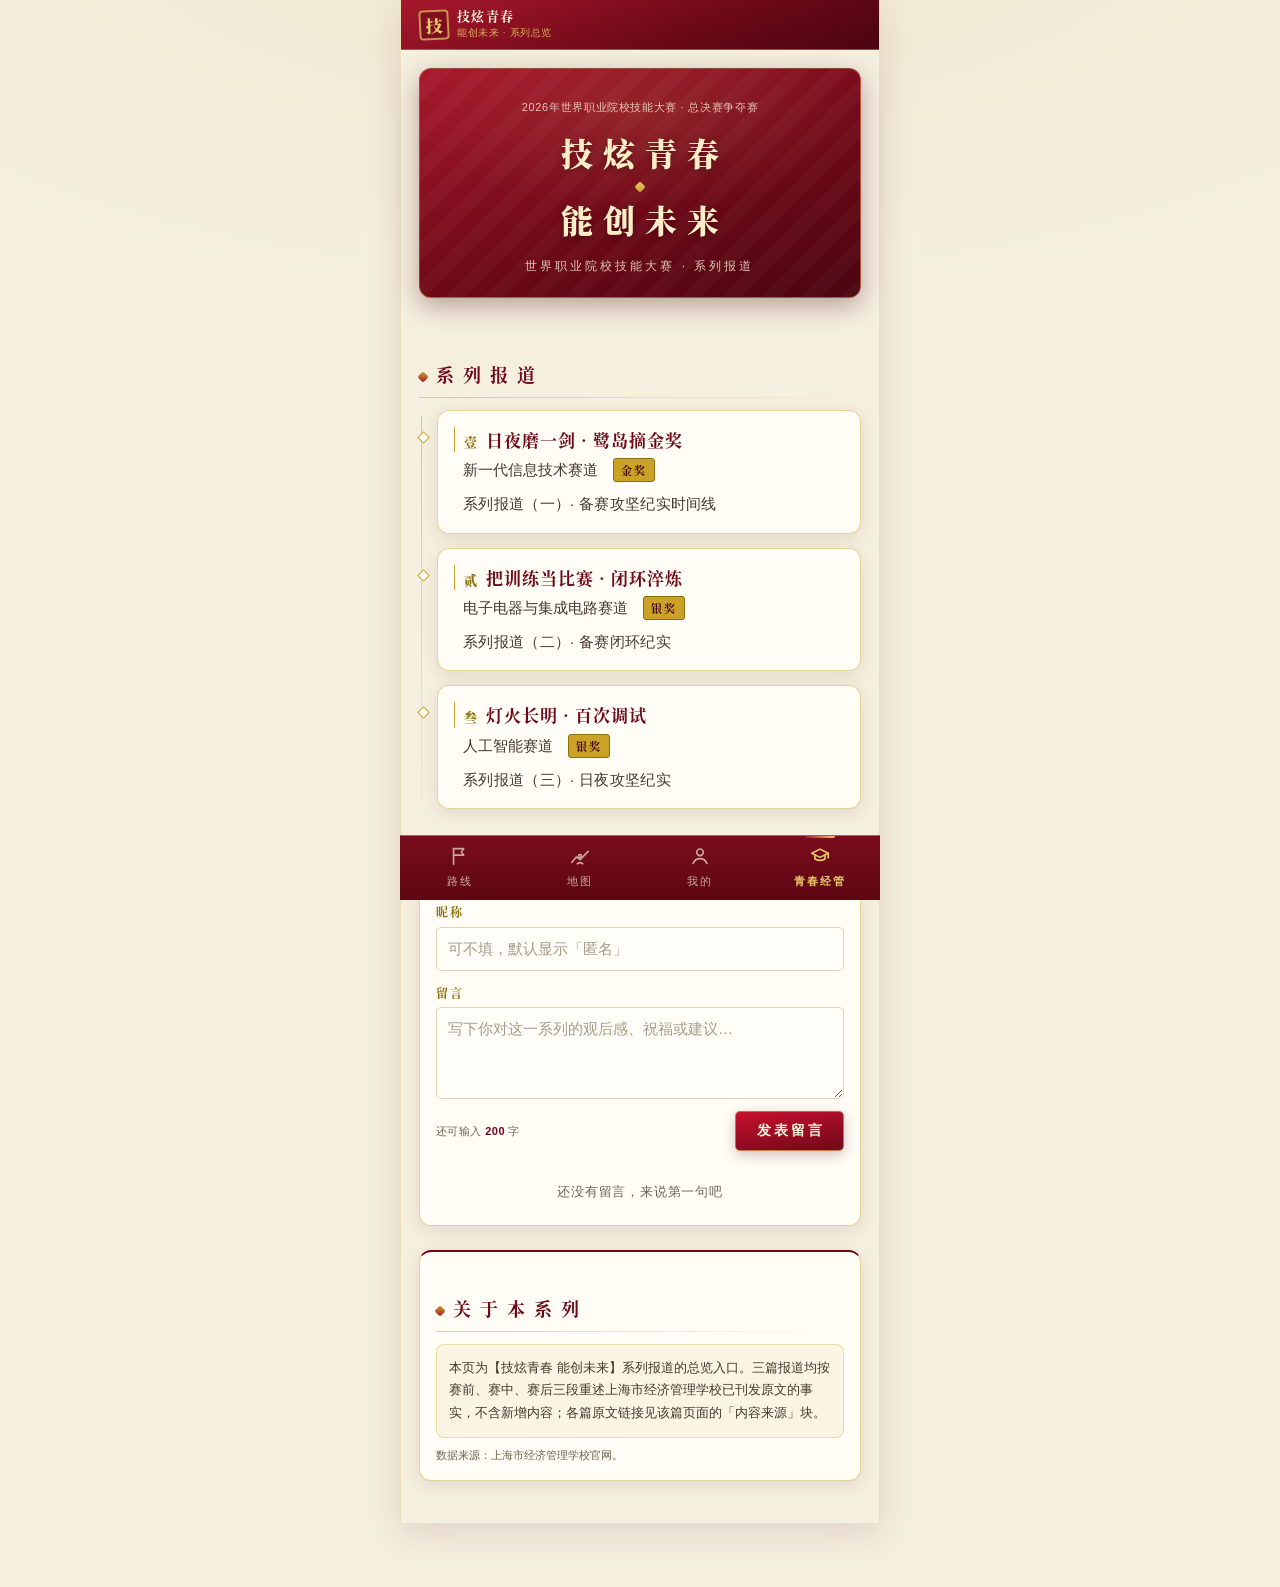
==== competition-timeline/index.html @ ea84a48a "content: 按文案组 Word 交付填充节点文案与题目，专题页补底部四栏导航 节点文案（8 个节点，按四渡赤水样例）： - 瑞金出发 / 湘江战役 / 遵义会议 / 巧渡金沙江 / 强渡大渡河 " ====
<!DOCTYPE html>
<html lang="zh-CN">
<head>
  <meta charset="UTF-8">
  <meta name="viewport" content="width=device-width, initial-scale=1, viewport-fit=cover">
  <meta name="theme-color" content="#6E0918">
  <meta name="description" content="技炫青春 能创未来 —— 世界职业院校技能大赛系列报道总览：新一代信息技术赛道金奖、电子电器与集成电路赛道银奖、人工智能赛道银奖三篇的时间线入口">
  <title>技炫青春 能创未来 · 系列报道总览（一）（二）（三）</title>
  <link rel="stylesheet" href="fonts/noto-serif-sc.css?v=4">
  <link rel="stylesheet" href="css/style.css">
  <link rel="stylesheet" href="css/series-3.css">
  <link rel="stylesheet" href="css/tabbar.css">
</head>
<body class="has-tabbar">

<div class="app">

  <!-- ============ 1. 顶部深红 shell ============ -->
  <header class="shell-bar">
    <div class="wrap shell-bar-inner">
      <a class="brand" href="#top">
        <span class="brand-seal" aria-hidden="true">技</span>
        <span class="brand-text">
          <strong>技炫青春</strong>
          <em>能创未来 · 系列总览</em>
        </span>
      </a>
    </div>
  </header>

  <!-- ============ 2. Hero ============ -->
  <section class="hero" id="top" aria-labelledby="hero-title">
    <div class="hero-glow" aria-hidden="true"></div>
    <div class="wrap hero-inner">
      <p class="hero-eyebrow">2026年世界职业院校技能大赛 · 总决赛争夺赛</p>

      <h1 class="hero-title" id="hero-title">
        <span class="hero-line">技炫青春</span>
        <span class="hero-orn" aria-hidden="true"></span>
        <span class="hero-line">能创未来</span>
      </h1>

      <p class="hero-sub">世界职业院校技能大赛 · 系列报道</p>
    </div>
  </section>

  <main class="page">
    <div class="wrap">

      <!-- ============ 3. 三篇系列报道入口 ============ -->
      <section class="series" id="list" aria-labelledby="list-title">
        <h2 class="block-title" id="list-title">系 列 报 道</h2>

        <ol class="steps series-list">
          <li>
            <a class="step series-card" href="series-1.html" id="series-1">
              <h3><span class="step-no" aria-hidden="true">壹</span>日夜磨一剑 · 鹭岛摘金奖</h3>
              <div class="step-body">
                <p>新一代信息技术赛道　<span class="badge badge-passed">金奖</span></p>
                <p class="series-note">系列报道（一）· 备赛攻坚纪实时间线</p>
              </div>
            </a>
          </li>

          <li>
            <a class="step series-card" href="series-2.html" id="series-2">
              <h3><span class="step-no" aria-hidden="true">贰</span>把训练当比赛 · 闭环淬炼</h3>
              <div class="step-body">
                <p>电子电器与集成电路赛道　<span class="badge badge-passed">银奖</span></p>
                <p class="series-note">系列报道（二）· 备赛闭环纪实</p>
              </div>
            </a>
          </li>

          <li>
            <a class="step series-card" href="series-3.html" id="series-3">
              <h3><span class="step-no" aria-hidden="true">叁</span>灯火长明 · 百次调试</h3>
              <div class="step-body">
                <p>人工智能赛道　<span class="badge badge-passed">银奖</span></p>
                <p class="series-note">系列报道（三）· 日夜攻坚纪实</p>
              </div>
            </a>
          </li>
        </ol>
      </section>

      <!-- ============ 4. 留言区（全站唯一：总览页汇总三篇的留言） ============ -->
      <section class="comments" id="comments" aria-labelledby="comments-title">
        <h2 class="block-title" id="comments-title">留 言 区</h2>

        <div class="cmt-panel">
          <form class="cmt-form" id="cmt-form" novalidate>
            <label class="field" for="cmt-name">
              <span class="field-label">昵称</span>
              <input class="cmt-input" id="cmt-name" name="name" type="text" maxlength="16"
                     placeholder="可不填，默认显示「匿名」" autocomplete="nickname">
            </label>

            <label class="field" for="cmt-text">
              <span class="field-label">留言</span>
              <textarea class="cmt-textarea" id="cmt-text" name="text" rows="3" maxlength="200"
                        placeholder="写下你对这一系列的观后感、祝福或建议…" required
                        aria-describedby="cmt-hint"></textarea>
            </label>

            <div class="cmt-actions">
              <span class="cmt-count">还可输入 <b id="cmt-left">200</b> 字</span>
              <button class="cmt-submit" type="submit">发表留言</button>
            </div>
          </form>

          <p class="cmt-hint" id="cmt-hint" role="status" aria-live="polite"></p>

          <ul class="cmt-list" id="cmt-list" aria-label="留言列表"></ul>
          <p class="cmt-empty" id="cmt-empty">还没有留言，来说第一句吧</p>
        </div>
      </section>

      <!-- ============ 5. 页脚：系列说明与数据来源 ============ -->
      <footer class="foot">
        <h2 class="block-title" id="about-title">关 于 本 系 列</h2>
        <p class="foot-note">本页为【技炫青春 能创未来】系列报道的总览入口。三篇报道均按赛前、赛中、赛后三段重述上海市经济管理学校已刊发原文的事实，不含新增内容；各篇原文链接见该篇页面的「内容来源」块。</p>
        <p class="small foot-links">数据来源：上海市经济管理学校官网。</p>
      </footer>

    </div>
  </main>

</div>

<script src="js/comments.js"></script>

  <!-- 底部四栏导航：与长征主站一致，保证随时能回到主站各栏目 -->
  <nav id="tabbar" aria-label="主导航">
    <a class="tab" href="../index.html#/">
      <svg class="ic" viewBox="0 0 24 24" aria-hidden="true"><path d="M5 21V4"/><path d="M5 4h11l-2.5 3.5L16 11H5"/></svg>
      <span class="tab-text">路线</span>
    </a>
    <a class="tab" href="../index.html#/map">
      <svg class="ic" viewBox="0 0 24 24" aria-hidden="true"><path d="M3 19l5-6 4 3 9-9"/><circle cx="12" cy="12" r="1.6"/><path d="M9 20.5l3-1.5 3 1.5"/></svg>
      <span class="tab-text">地图</span>
    </a>
    <a class="tab" href="../index.html#/profile">
      <svg class="ic" viewBox="0 0 24 24" aria-hidden="true"><circle cx="12" cy="8" r="3.6"/><path d="M4.5 20c1.5-3.6 4.4-5.2 7.5-5.2s6 1.6 7.5 5.2"/></svg>
      <span class="tab-text">我的</span>
    </a>
    <a class="tab tab-active" href="index.html" aria-current="page">
      <svg class="ic" viewBox="0 0 24 24" aria-hidden="true"><path d="M3 9l9-4.5L21 9l-9 4.5L3 9z"/><path d="M6.5 11v4.2c3.5 2 7.5 2 11 0V11"/><path d="M21 9v5"/></svg>
      <span class="tab-text">青春经管</span>
    </a>
  </nav>


  <!-- 保留查询参数（?demo=1 / ?live=1）：避免从专题页回主站时被路由守卫弹到登录页 -->
  <script>
  (function () {
    var q = location.search
    if (!q) return
    var links = document.querySelectorAll('#tabbar a[href*="index.html"]')
    for (var i = 0; i < links.length; i++) {
      var href = links[i].getAttribute('href')
      var parts = href.split('#')
      links[i].setAttribute('href', parts[0] + q + (parts[1] ? '#' + parts[1] : ''))
    }
  })()
  </script>

</body>
</html>
---- competition-timeline/fonts/noto-serif-sc.css ----
/* Noto Serif SC 子集（仅含站点实际用到的字符，fontTools 生成） */
@font-face {
  font-family: 'Noto Serif SC';
  font-style: normal;
  font-weight: 400;
  font-display: swap;
  src: url(noto-serif-sc-400.woff2?v=4) format('woff2');
}
@font-face {
  font-family: 'Noto Serif SC';
  font-style: normal;
  font-weight: 700;
  font-display: swap;
  src: url(noto-serif-sc-700.woff2?v=4) format('woff2');
}
@font-face {
  font-family: 'Noto Serif SC';
  font-style: normal;
  font-weight: 900;
  font-display: swap;
  src: url(noto-serif-sc-900.woff2?v=4) format('woff2');
}
---- competition-timeline/css/style.css ----
/* ============================================================
   日夜磨一剑 · 鹭岛摘金奖 —— 备赛攻坚纪实时间线
   严格对齐 changzheng-web-main/DESIGN.md 与 css/style.css 的尺寸体系：

   布局   #app  max-width 480px 居中；.page padding 18px；卡片间距 14px；区块间距 24px
   桌面   >520px：#app 金侧线 1px/18% + 深红落影 0 10px 36px；两侧露宣纸底
   字号   hero 32px(900/字距10px) / 页面大标 26px(900) / 区块标 18px(700/字距2px)
          正文 15px/1.65 / 辅助 12px / 微注 11px
   形状   倒角 12 / 8 / 5px；徽章 3px；印章 62px；金线 1px/45%
   签名   优秀留言 = 金印 cmt-stamp（stampIn 动画）
   ============================================================ */

:root {
  /* ---- 深红五阶 ---- */
  --red-deep: #4A0510;
  --red-dark: #6E0918;
  --red: #A8182C;
  --red-mid: #C8102E;
  --red-bright: #D43A4E;
  --red-bg: #FAEEEF;

  /* ---- 烫金三阶 ---- */
  --gold: #C9A227;
  --gold-light: #E8C86A;
  --gold-deep: #8F6E0B;
  --gold-pale: #F5E9C8;
  --gold-bg: #FAF4E2;
  --gold-border: 1px solid rgba(201, 162, 39, 0.45);

  /* ---- 宣纸与墨 ---- */
  --paper: #F5EFE0;
  --card: #FFFDF6;
  --ink: #33261A;
  --muted: #6E6350;
  --line: #E3D6B8;

  /* ---- 辅助 ---- */
  --green: #3E7C44;
  --gray-bg: #ECE7DA;

  /* ---- 字体 ---- */
  --font-title: "Noto Serif SC", "Songti SC", "SimSun", serif;
  --font-body: "PingFang SC", "Hiragino Sans GB", "Microsoft YaHei", sans-serif;

  /* ---- 形状 / 投影 ---- */
  --r-lg: 12px;
  --r-md: 8px;
  --r-sm: 5px;
  --shadow: 0 4px 18px rgba(74, 5, 16, 0.10);
  --shadow-hover: 0 6px 22px rgba(74, 5, 16, 0.14);
}

* { box-sizing: border-box; margin: 0; padding: 0; }

html {
  -webkit-text-size-adjust: 100%;
  text-size-adjust: 100%;
  scroll-behavior: smooth;
}

body {
  background: var(--paper);
  color: var(--ink);
  font-family: var(--font-body);
  font-size: 15px;
  line-height: 1.65;
  -webkit-font-smoothing: antialiased;
  overflow-x: hidden;
}

img { display: block; max-width: 100%; height: auto; }
a { color: var(--red-mid); text-decoration: none; }
a:focus-visible, button:focus-visible {
  outline: none;
  box-shadow: 0 0 0 3px rgba(201, 162, 39, 0.55);
  border-radius: 3px;
}

b, time, dd { font-variant-numeric: tabular-nums; }

.wrap { width: 100%; }

/* ============================================================
   布局骨架：480px 单列
   ============================================================ */
.app {
  max-width: 480px;
  margin: 0 auto;
  min-height: 100vh;
  background: var(--paper);
}

.page { padding: 18px 18px 28px; }

/* ============================================================
   顶部深红 shell（红底金文）
   ============================================================ */
.shell-bar {
  position: sticky;
  top: 0;
  z-index: 20;
  background: linear-gradient(160deg, var(--red) 0%, var(--red-dark) 58%, var(--red-deep) 100%);
  border-bottom: 1px solid rgba(232, 200, 106, 0.35);
  padding: 8px 18px;
}

.shell-bar-inner {
  display: flex;
  align-items: center;
  justify-content: space-between;
  gap: 8px;
}

.brand {
  display: flex;
  align-items: center;
  gap: 8px;
  min-width: 0;
  color: #FFF4DC;
}

.brand-seal {
  flex: none;
  display: grid;
  place-items: center;
  width: 30px;
  height: 30px;
  border: 2px solid rgba(232, 200, 106, 0.7);
  border-radius: 4px;
  color: var(--gold-light);
  font-family: var(--font-title);
  font-weight: 900;
  font-size: 17px;
  line-height: 1;
  background: rgba(74, 5, 16, 0.3);
  transform: rotate(-3deg);
}

.brand-text { display: flex; flex-direction: column; min-width: 0; }
.brand-text strong {
  font-family: var(--font-title);
  font-weight: 700;
  font-size: 13px;
  letter-spacing: 0.1em;
  line-height: 1.3;
  white-space: nowrap;
  overflow: hidden;
  text-overflow: ellipsis;
}
.brand-text em {
  font-style: normal;
  font-size: 10px;
  letter-spacing: 0.06em;
  color: rgba(232, 200, 106, 0.85);
}

.jump { display: flex; gap: 5px; flex: none; }
.jump a {
  display: grid;
  place-items: center;
  min-width: 44px;
  min-height: 30px;
  padding: 0 8px;
  border: 1px solid rgba(232, 200, 106, 0.4);
  border-radius: var(--r-sm);
  color: var(--gold-light);
  font-size: 12px;
  letter-spacing: 0.1em;
}
.jump a:hover, .jump a:active {
  background: rgba(245, 233, 200, 0.14);
  color: #FFF4DC;
}

/* ============================================================
   Hero：军旗式深红横幅（圆角卡片，非通栏）
   ============================================================ */
.hero {
  position: relative;
  overflow: hidden;
  background:
    repeating-linear-gradient(-45deg, rgba(255, 255, 255, 0.028) 0 14px, transparent 14px 28px),
    linear-gradient(160deg, #A8182C 0%, var(--red-dark) 58%, var(--red-deep) 100%);
  border: 1px solid rgba(232, 200, 106, 0.35);
  border-radius: var(--r-lg);
  color: #FFF4DC;
  padding: 30px 22px 20px;
  margin: 18px 18px 18px;
  text-align: center;
  box-shadow: 0 8px 26px rgba(74, 5, 16, 0.35);
}

.hero-glow {
  position: absolute;
  inset: -40% -20% auto;
  height: 120%;
  background: radial-gradient(closest-side, rgba(232, 200, 106, 0.10), transparent 72%);
  pointer-events: none;
}

.hero-inner { position: relative; }

.hero-eyebrow {
  font-size: 11px;
  line-height: 1.6;
  letter-spacing: 0.06em;
  color: rgba(255, 244, 220, 0.78);
  margin-bottom: 14px;
}

.hero-title {
  font-family: var(--font-title);
  font-weight: 900;
  font-size: 32px;
  line-height: 1.35;
  letter-spacing: 10px;
  text-indent: 10px;
  color: #FFEFC8;
  text-shadow: 0 2px 8px rgba(0, 0, 0, 0.35);
}
.hero-line { display: block; }

/* 菱形分隔（自绘几何，禁字形★）：两行主标之间的居中装饰 */
.hero-orn {
  display: block;
  width: 8px;
  height: 8px;
  margin: 9px auto 7px;
  background: linear-gradient(135deg, var(--gold-light), var(--gold));
  transform: rotate(45deg);
  border-radius: 2px;
}

/* 四格统计 */
.hero-stats {
  display: flex;
  margin-top: 20px;
  background: rgba(0, 0, 0, 0.16);
  border: 1px solid rgba(232, 200, 106, 0.22);
  border-radius: var(--r-md);
  padding: 14px 0;
}
.stat {
  flex: 1;
  text-align: center;
  min-width: 0;
}
.stat + .stat { border-left: 1px solid rgba(232, 200, 106, 0.25); }
.stat dt {
  font-size: 11px;
  letter-spacing: 2px;
  color: rgba(255, 244, 220, 0.82);
  margin-bottom: 3px;
}
.stat dd {
  font-family: var(--font-title);
  font-size: 24px;
  font-weight: 900;
  color: var(--gold-light);
  line-height: 1.2;
}
.stat dd b { font-weight: 900; }

.hero-sub {
  font-size: 12px;
  letter-spacing: 3px;
  color: rgba(255, 244, 220, 0.8);
  margin-top: 16px;
}
.hero-meta {
  font-size: 11px;
  letter-spacing: 0.04em;
  color: rgba(255, 244, 220, 0.62);
  margin-top: 8px;
}

/* ============================================================
   区块标题（铅印小节题：菱形起首 + 底部渐隐金线）
   ============================================================ */
.block-title {
  font-family: var(--font-title);
  font-size: 18px;
  font-weight: 700;
  letter-spacing: 2px;
  color: var(--red-dark);
  margin: 26px 0 12px;
  position: relative;
  padding-bottom: 8px;
}
.block-title::before {
  content: '';
  display: inline-block;
  width: 8px;
  height: 8px;
  background: linear-gradient(135deg, var(--gold), var(--red));
  transform: rotate(45deg);
  border-radius: 2px;
  margin-right: 9px;
  vertical-align: 1px;
}
.block-title::after {
  content: '';
  position: absolute;
  left: 0;
  right: 0;
  bottom: 0;
  height: 1px;
  background: linear-gradient(90deg, rgba(201, 162, 39, 0.5), transparent);
}

/* 引言 / 来源卡 */
.intro, .foot {
  background: var(--card);
  border: var(--gold-border);
  border-radius: var(--r-lg);
  box-shadow: var(--shadow);
  padding: 16px;
  margin-bottom: 14px;
}
.intro p { font-size: 15px; color: #453830; }
.intro p + p { margin-top: 10px; }
.intro strong { color: var(--red-dark); }
.intro-lead {
  border-top: 1px dashed var(--line);
  padding-top: 10px;
  color: var(--muted);
  font-size: 13px;
}

/* ============================================================
   阶段块（赛前 / 赛中 / 赛后）—— 区块间距 24px
   ============================================================ */
.phase { position: relative; margin-bottom: 24px; }

.phase::before {
  content: "";
  position: absolute;
  top: 58px;
  bottom: -12px;
  left: 3px;
  width: 1px;
  background: linear-gradient(180deg, rgba(201, 162, 39, 0.55), rgba(201, 162, 39, 0.12));
}

.phase-head {
  position: relative;
  display: flex;
  align-items: flex-start;
  gap: 10px;
  margin-bottom: 12px;
  padding-left: 18px;
  padding-bottom: 10px;
  border-bottom: 1px solid var(--line);
}

.phase-index {
  flex: none;
  display: grid;
  place-items: center;
  width: 38px;
  height: 38px;
  border-radius: var(--r-sm);
  background: linear-gradient(165deg, var(--red-mid), var(--red-dark));
  border: 1px solid rgba(232, 200, 106, 0.45);
  color: var(--gold-light);
  font-family: var(--font-title);
  font-weight: 900;
  font-size: 19px;
  line-height: 1;
  box-shadow: 0 4px 14px rgba(74, 5, 16, 0.18);
}

.phase-head::before {
  content: "";
  position: absolute;
  left: 0;
  top: 16px;
  width: 9px;
  height: 9px;
  background: linear-gradient(160deg, var(--gold-light), var(--gold-deep));
  transform: rotate(45deg);
  box-shadow: 0 0 0 3px var(--paper);
}

.phase-name {
  font-size: 11px;
  letter-spacing: 0.3em;
  color: var(--red);
  margin-bottom: 1px;
}

/* 页面大标：26px / 900 */
.phase-title {
  font-family: var(--font-title);
  font-weight: 900;
  font-size: 26px;
  line-height: 1.3;
  letter-spacing: 6px;
  text-indent: 6px;
  color: var(--red-dark);
}

.phase-sub {
  margin-top: 3px;
  font-size: 12px;
  color: var(--muted);
  letter-spacing: 0.02em;
}

/* ---- 照片 ---- */
.figure {
  margin: 0 0 14px 18px;
  background: var(--card);
  border: var(--gold-border);
  border-radius: var(--r-md);
  padding: 5px;
  box-shadow: var(--shadow);
}
.figure img { width: 100%; border-radius: 4px; background: var(--gray-bg); }
.figure figcaption {
  padding: 7px 5px 3px;
  font-size: 11px;
  line-height: 1.6;
  color: var(--muted);
  letter-spacing: 0.02em;
}

/* ============================================================
   步骤卡（时间轴子节点）
   ============================================================ */
.steps {
  list-style: none;
  margin-left: 18px;
  position: relative;
}

.step {
  position: relative;
  margin-bottom: 14px;
  background: var(--card);
  border: var(--gold-border);
  border-radius: var(--r-lg);
  box-shadow: var(--shadow);
  padding: 16px;
}

.step::before {
  content: "";
  position: absolute;
  left: -19px;
  top: 22px;
  width: 7px;
  height: 7px;
  background: var(--card);
  border: 1px solid var(--gold);
  transform: rotate(45deg);
}

.step h3 {
  font-family: var(--font-title);
  font-weight: 700;
  font-size: 17px;
  line-height: 1.5;
  letter-spacing: 1px;
  color: var(--red-dark);
  margin-bottom: 6px;
  padding-left: 9px;
  border-left: 1px solid var(--gold);
}

.step-body p { font-size: 15px; color: #453830; }
.step-body p + p { margin-top: 8px; }
.step-body strong { color: var(--red-dark); font-weight: 700; }

/* ---- 队员名册 ---- */
.roster {
  list-style: none;
  display: grid;
  grid-template-columns: repeat(2, 1fr);
  gap: 8px;
  margin: 12px 0;
}
.roster li {
  background: var(--gold-bg);
  border: 1px solid rgba(201, 162, 39, 0.3);
  border-radius: var(--r-sm);
  padding: 8px 10px;
  display: flex;
  flex-direction: column;
  gap: 1px;
}
.roster b {
  font-family: var(--font-title);
  font-weight: 700;
  font-size: 15px;
  letter-spacing: 1px;
  color: var(--red-dark);
}
.roster small { font-size: 11px; color: var(--muted); letter-spacing: 0.02em; }

.coach {
  display: block;              /* 行内排布：顿号按正常文字间距跟随姓名 */
  font-size: 12px;
  line-height: 1.9;
  color: var(--muted);
  border-top: 1px dashed var(--line);
  padding-top: 10px;
}
.coach b {
  display: inline-block;
  font-family: var(--font-title);
  font-weight: 700;
  font-size: 13px;
  letter-spacing: 1px;
  color: var(--ink);
  background: var(--gold-pale);
  border: 1px solid rgba(201, 162, 39, 0.4);
  border-radius: 3px;
  padding: 1px 7px;
  vertical-align: 1px;
}

/* 姓名之间的顿号（行内流，仅微调左右留白） */
.coach-sep {
  display: inline-block;
  margin: 0 0 0 -1px;
  color: var(--muted);
}

/* ---- 关键词（方角，非胶囊） ---- */
.tags {
  display: flex;
  flex-wrap: wrap;
  gap: 6px;
  margin-top: 12px;
}
.tags span {
  font-size: 12px;
  letter-spacing: 0.02em;
  color: var(--red-dark);
  background: var(--red-bg);
  border: 1px solid rgba(168, 24, 44, 0.28);
  border-radius: 3px;
  padding: 2px 8px;
}

/* ---- 赛中结果卡 ---- */
.step-result { background: var(--gold-bg); }

@keyframes stampIn {
  0%   { transform: scale(1.9) rotate(-14deg); opacity: 0; filter: blur(3px); }
  55%  { transform: scale(0.94) rotate(-2deg); opacity: 1; filter: blur(0); }
  75%  { transform: scale(1.05) rotate(-4deg); }
  100% { transform: scale(1) rotate(-3deg); opacity: 0.88; }
}

/* ============================================================
   时间线速览表
   ============================================================ */
.overview { margin-bottom: 14px; }

.table-box {
  background: var(--card);
  border: var(--gold-border);
  border-radius: var(--r-lg);
  box-shadow: var(--shadow);
  padding: 4px 16px;
}

/* 480px 单列内三列过窄 —— 采用堆叠式（阶段徽章 / 关键节点 / 核心内容逐行） */
table, thead, tbody, tr, th, td { display: block; }
thead { display: none; }

tbody tr {
  padding: 14px 0;
  border-top: 1px solid var(--line);
}
tbody tr:first-child { border-top: none; }

tbody th {
  padding: 0 0 8px;
  border: none;
  text-align: left;
}
tbody td {
  border: none;
  padding: 0;
  text-align: left;
  font-size: 15px;
  color: #453830;
  line-height: 1.65;
}
tbody td + td { margin-top: 8px; }

/* 列标签（替代表头） */
tbody td:nth-child(2)::before,
tbody td:nth-child(3)::before {
  display: block;
  font-family: var(--font-title);
  font-weight: 700;
  font-size: 11px;
  letter-spacing: 2px;
  color: var(--gold-deep);
  margin-bottom: 2px;
}
tbody td:nth-child(2)::before { content: '关键节点'; }
tbody td:nth-child(3)::before { content: '核心内容'; }

tbody td:nth-child(2) {
  font-size: 13px;
  color: var(--muted);
}

/* 徽章：方角 3px + 1px 同色描边 */
.badge {
  display: inline-block;
  font-family: var(--font-title);
  font-weight: 700;
  font-size: 11px;
  letter-spacing: 2px;
  padding: 2px 7px;
  border-radius: 3px;
  white-space: nowrap;
  background: #FFFFFF;
  color: var(--red);
  border: 1px solid var(--red);
}
.badge-checked {
  background: var(--red);
  color: #FFF4DC;
  border-color: var(--gold);
}
.badge-passed {
  background: var(--gold);
  color: var(--red-deep);
  border-color: var(--gold-deep);
}

/* ============================================================
   页脚来源
   ============================================================ */
.foot { border-top: 2px solid var(--red-dark); }
.foot p { font-size: 13px; color: #453830; }
.foot a { border-bottom: 1px solid rgba(201, 162, 39, 0.55); padding-bottom: 1px; }
.foot a:hover { color: var(--red-dark); background: var(--gold-pale); }
.foot .small {
  margin-top: 8px;
  font-size: 11px;
  line-height: 1.7;
  color: var(--muted);
}

/* ============================================================
   留言区
   ============================================================ */
.comments { margin-bottom: 24px; }

.cmt-panel {
  background: var(--card);
  border: var(--gold-border);
  border-radius: var(--r-lg);
  box-shadow: var(--shadow);
  padding: 16px;
}

/* ---- 表单 ---- */
.cmt-form { display: block; }

.field { display: block; margin-bottom: 12px; }

.field-label {
  display: block;
  font-family: var(--font-title);
  font-weight: 700;
  font-size: 12px;
  letter-spacing: 2px;
  color: var(--gold-deep);
  margin-bottom: 5px;
}

.cmt-input,
.cmt-textarea {
  display: block;
  width: 100%;
  font-family: var(--font-body);
  font-size: 15px;
  line-height: 1.6;
  color: var(--ink);
  background: #FFFDF8;
  border: 1px solid var(--line);
  border-radius: var(--r-sm);
  padding: 9px 11px;
  transition: border-color 0.2s ease, box-shadow 0.2s ease;
  -webkit-appearance: none;
  appearance: none;
}
.cmt-textarea { resize: vertical; min-height: 76px; }

.cmt-input::placeholder,
.cmt-textarea::placeholder { color: #A79B87; }

.cmt-input:focus,
.cmt-textarea:focus {
  outline: none;
  border-color: rgba(168, 24, 44, 0.55);
  box-shadow: 0 0 0 3px rgba(201, 162, 39, 0.22);
}

.cmt-input[aria-invalid="true"],
.cmt-textarea[aria-invalid="true"] {
  border-color: var(--red);
  box-shadow: 0 0 0 3px rgba(168, 24, 44, 0.12);
}

/* ---- 操作行 ---- */
.cmt-actions {
  display: flex;
  align-items: center;
  justify-content: space-between;
  gap: 10px;
  margin-top: 4px;
}

.cmt-count {
  font-size: 11px;
  letter-spacing: 0.04em;
  color: var(--muted);
}
.cmt-count b { font-weight: 700; color: var(--red-dark); }
.cmt-count.is-warn b { color: var(--red); }

.cmt-submit {
  flex: none;
  display: inline-flex;
  align-items: center;
  justify-content: center;
  min-width: 104px;
  min-height: 40px;
  padding: 0 18px;
  border: 1px solid rgba(232, 200, 106, 0.55);
  border-radius: var(--r-sm);
  background: linear-gradient(170deg, var(--red-mid), var(--red-dark));
  color: #FFF4DC;
  font-family: var(--font-body);
  font-size: 14px;
  font-weight: 600;
  letter-spacing: 3px;
  text-indent: 3px;
  cursor: pointer;
  box-shadow: 0 4px 14px rgba(74, 5, 16, 0.24);
  transition: filter 0.2s ease, transform 0.08s ease;
}
.cmt-submit:hover { filter: brightness(1.08); }
.cmt-submit:active { transform: scale(0.98); }
.cmt-submit:disabled { opacity: 0.5; cursor: not-allowed; filter: none; }

/* ---- 提示 / 空状态 ---- */
.cmt-hint {
  min-height: 0;
  margin-top: 10px;
  font-size: 12px;
  line-height: 1.6;
  color: var(--red);
}
.cmt-hint:empty { display: none; }
.cmt-hint.is-ok { color: var(--green); }

/* ---- 列表 ---- */
.cmt-list {
  list-style: none;
  margin: 4px 0 0;
  padding: 0;
}
.cmt-list:empty { display: none; }

.cmt-item {
  position: relative;
  border-top: 1px solid var(--line);
  padding: 14px 0 12px;
}
.cmt-item:first-child { border-top: none; }

/* 置顶（优秀留言）：金线包边 + 淡金底，留出印章位置 */
.cmt-item.is-pinned {
  margin: 0 -6px 12px;
  padding: 14px 80px 14px 10px;
  border-top: none;
  border: 1px solid rgba(201, 162, 39, 0.55);
  border-radius: var(--r-md);
  background: linear-gradient(170deg, rgba(250, 244, 226, 0.95), rgba(245, 233, 200, 0.55));
  box-shadow: 0 4px 18px rgba(74, 5, 16, 0.08);
}
.cmt-item.is-pinned + .cmt-item { border-top: none; }

/* ---- 优秀印章：严格对齐 DESIGN.md 的 .stamp / .stamp-gold 规范 ----
   方形 62px、2.5px 边框、6px 圆角、字距 3px/900、-3deg、0.88 透明度、径向斑驳噪点 */
.cmt-stamp {
  position: absolute;
  top: 14px;
  right: 10px;
  display: inline-flex;
  align-items: center;
  justify-content: center;
  width: 62px;
  height: 62px;
  border: 2.5px solid var(--gold-deep);
  border-radius: 6px;
  color: var(--gold-deep);
  font-family: var(--font-title);
  font-size: 18px;
  font-weight: 900;
  letter-spacing: 3px;
  text-indent: 3px;
  line-height: 1.25;
  text-align: center;
  transform: rotate(-3deg);
  opacity: 0.88;
  user-select: none;
  background:
    radial-gradient(circle at 20% 30%, rgba(143, 110, 11, 0.10) 0 1px, transparent 2px),
    radial-gradient(circle at 70% 65%, rgba(143, 110, 11, 0.08) 0 1px, transparent 2px),
    radial-gradient(circle at 45% 15%, rgba(143, 110, 11, 0.06) 0 1.5px, transparent 2.5px);
  background-size: 9px 9px, 11px 11px, 7px 7px;
  animation: stampIn 0.45s cubic-bezier(0.22, 1, 0.36, 1) both;
}

.cmt-head {
  display: flex;
  align-items: baseline;
  gap: 8px;
  margin-bottom: 6px;
}

.cmt-name {
  font-family: var(--font-title);
  font-weight: 700;
  font-size: 15px;
  letter-spacing: 1px;
  color: var(--red-dark);
  max-width: 12em;
  overflow: hidden;
  text-overflow: ellipsis;
  white-space: nowrap;
}

.cmt-time {
  font-size: 11px;
  letter-spacing: 0.02em;
  color: var(--muted);
  font-variant-numeric: tabular-nums;
}

.cmt-del {
  margin-left: auto;
  flex: none;
  min-width: 44px;
  min-height: 28px;
  padding: 0 8px;
  border: 1px solid rgba(168, 24, 44, 0.34);
  border-radius: 3px;
  background: transparent;
  color: var(--red);
  font-family: var(--font-body);
  font-size: 12px;
  letter-spacing: 1px;
  cursor: pointer;
  transition: background-color 0.2s ease, color 0.2s ease;
}
.cmt-del:hover {
  background: var(--red-bg);
  border-color: var(--red);
}
.cmt-del:active { transform: scale(0.97); }

.cmt-text {
  font-size: 15px;
  line-height: 1.7;
  color: #453830;
  white-space: pre-wrap;
  overflow-wrap: anywhere;
}

.cmt-empty {
  margin-top: 12px;
  padding: 18px 0 6px;
  text-align: center;
  font-size: 13px;
  letter-spacing: 0.06em;
  color: var(--muted);
}

.cmt-note {
  margin-top: 12px;
  padding-top: 10px;
  border-top: 1px dashed var(--line);
  font-size: 11px;
  line-height: 1.7;
  color: var(--muted);
}

/* ============================================================
   响应式
   ============================================================ */
@media (max-width: 380px) {
  .roster { grid-template-columns: 1fr; }
  .hero-title { font-size: 26px; letter-spacing: 6px; text-indent: 6px; }
  .hero { padding: 24px 16px 18px; }
  .jump a { min-width: 38px; padding: 0 6px; font-size: 11px; }
  .phase-title { font-size: 22px; letter-spacing: 4px; text-indent: 4px; }
  .figure { margin-left: 14px; }
  .steps { margin-left: 14px; }
  .step::before { left: -15px; }
  .phase-head { padding-left: 14px; }
  .stat dd { font-size: 20px; }
  .stat dt { letter-spacing: 1px; font-size: 10px; }
}

/* 桌面：480px 居中 + 金侧线 + 深红落影，两侧露出宣纸底 */
@media (min-width: 520px) {
  body {
    background:
      radial-gradient(1400px 600px at 50% -120px, rgba(201, 162, 39, 0.10), transparent 70%),
      var(--paper);
  }
  .app {
    border-left: 1px solid rgba(201, 162, 39, 0.18);
    border-right: 1px solid rgba(201, 162, 39, 0.18);
    box-shadow: 0 10px 36px rgba(74, 5, 16, 0.12);
  }
}

/* 减弱动效 */
@media (prefers-reduced-motion: reduce) {
  html { scroll-behavior: auto; }
  *, *::before, *::after {
    animation-duration: 0.001ms !important;
    animation-delay: 0ms !important;
    transition-duration: 0.001ms !important;
  }
}

/* 打印 */
@media print {
  .shell-bar, .jump { display: none; }
  body { background: #fff; }
  .app { max-width: none; border: none; box-shadow: none; }
  .hero { background: none; color: var(--ink); box-shadow: none; }
  .hero-title, .phase-title, .block-title { color: var(--red-dark); }
  .stat dt, .stat dd, .hero-sub, .hero-meta, .hero-eyebrow { color: var(--ink); }
  .step, .figure, .intro, .foot, .table-box { box-shadow: none; break-inside: avoid; }
}
---- competition-timeline/css/series-3.css ----
/* ============================================================
   【技炫青春 能创未来】系列报道（三）· 灯火长明 · 百次调试
   页面级样式（仅 series-3.html 使用，后置于 css/style.css）

   约定
   · 只复用 css/style.css 的既有令牌与组件（.shell-bar / .hero /
     .block-title / .phase / .step / .intro / .figure / .overview /
     .badge / .foot），不新增颜色变量，不改动 style.css；
   · 颜色只取 var(--*) 与既有令牌的 rgba 组合
     （金 201,162,39 / 亮金 232,200,106 / 深红 74,5,16 / 墨褐 110,99,80），
     本文件不出现任何十六进制色值；
   · 形状只取 3 / 4 / 6px 与 var(--r-sm) / var(--r-md) / var(--r-lg)，
     无胶囊形；投影一律带偏移并以深红 74,5,16 着色，无零偏移光晕；
   · 不写字体声明、无外部字体 / 图片 / 脚本、无 emoji、无星形字形；
   · 赛中结果卡仅保留底色与文字，不使用旋转印章等装饰性动效。
   ============================================================ */

/* ============================================================
   0. 锚点跳转：为吸顶栏留出占位，避免目标标题被深红顶栏压住
   .shell-bar 高度 = 内容行 33.4px（strong 13×1.3 = 16.9，
   em 10×1.65 = 16.5）+ 上下 padding 8 + 8 + 底边 1 = 50.4px；
   取整 51px 再加 8px 余量 → 59px，使滚动落点稳定停在顶栏下方，
   标题本身及其上沿留白都不被遮挡。
   ============================================================ */
html { scroll-padding-top: 59px; }

/* ============================================================
   1. 顶栏：只留品牌（印章 + 标题）
   原「赛前/赛中/赛后」锚点与「总览 / 系列（一）（二）」按钮
   已按用户要求删除；四页顶栏统一为品牌单行，阶段跳转改由
   页脚入口承担，相关 .shell-right / .jump-series 规则随之移除。
   ============================================================ */


/* Hero 副题：390px 下「实」字不再孤悬成行；不支持 balance 时
   退回 pretty（同样收掉短尾行），两者都不支持则保持原有的
   居中自动换行 —— 字号与对齐方式均不改动 */
.hero-sub {
  text-wrap: pretty;
  text-wrap: balance;
}

/* ============================================================
   3. 区块间距统一 24px（卡片间距仍为 14px）
   ============================================================ */
.intro,
.overview,
.sources { margin-bottom: 24px; }

/* ============================================================
   4. 图片：引言后的通栏横幅 / 阶段内的金框竖排
   ============================================================ */
.figure--full { margin-left: 0; }

/* ============================================================
   5. 步骤卡：序号 + 4 字小标题 + 单段正文
   ============================================================ */
.step-no {
  margin-right: 8px;
  font-family: var(--font-title);
  font-weight: 900;
  font-size: 13px;
  letter-spacing: 0.08em;
  color: var(--gold-deep);
  font-variant-numeric: tabular-nums;
}

/* 卡内金侧线与正文对齐 */
.step-body { padding-left: 9px; }


/* ============================================================
   7. 内容来源块
   ============================================================ */
.src-card {
  background: var(--card);
  border: var(--gold-border);
  border-radius: var(--r-lg);
  box-shadow: var(--shadow);
  padding: 16px;
}

.src-list { display: block; }

.src-row {
  display: grid;
  grid-template-columns: 60px 1fr;
  gap: 10px;
  padding: 9px 0;
  border-top: 1px dashed var(--line);
}

.src-row:first-child {
  padding-top: 0;
  border-top: 0;
}

.src-row dt {
  font-family: var(--font-title);
  font-weight: 700;
  font-size: 11px;
  line-height: 2;
  letter-spacing: 0.08em;
  color: var(--gold-deep);
}

.src-row dd {
  font-size: 13px;
  line-height: 1.7;
  color: var(--ink);
}

.src-link { overflow-wrap: anywhere; }

.src-note {
  margin-top: 12px;
  padding-top: 10px;
  border-top: 1px dashed var(--line);
  font-size: 12px;
  line-height: 1.7;
  color: var(--muted);
}

/* ============================================================
   8. 页脚系列归档说明
   ============================================================ */
.foot-note {
  padding: 12px;
  background: var(--gold-bg);
  border: 1px solid rgba(201, 162, 39, 0.3);
  border-radius: var(--r-md);
  font-size: 13px;
  line-height: 1.75;
  color: var(--ink);
}

.foot-links { margin-top: 10px; }

/* ============================================================
   9. 焦点环：统一深红（本页无 tabBar，不出现金环）
   ============================================================ */
a:focus-visible,
button:focus-visible {
  outline: 2px solid var(--red-dark);
  outline-offset: 2px;
  box-shadow: none;
  border-radius: 3px;
}

/* 深红 shell 内改为内描边，并提亮底衬保证深红环可见 */
.shell-bar a:focus-visible {
  outline-offset: -2px;
  background: rgba(245, 233, 200, 0.18);
}

/* ============================================================
   10. 响应式
   ============================================================ */
@media (max-width: 400px) {
  .src-row { grid-template-columns: 52px 1fr; }
}

@media (min-width: 520px) {
  .src-row { grid-template-columns: 68px 1fr; }
}

/* ============================================================
   11. 减弱动效
   ============================================================ */
@media (prefers-reduced-motion: reduce) {
  .step,
  .figure,
  .src-card,
  .foot-note {
    transition: none !important;
    animation: none !important;
  }

}

/* ============================================================
   12. 打印
   ============================================================ */
@media print {
  .step,
  .figure,
  .intro,
  .src-card,
  .foot,
  .table-box {
    box-shadow: none;
    break-inside: avoid;
  }


  .foot-note { background: none; }
  .src-link { color: var(--ink); }
}

/* ============================================================
   13. 系列总览页专用（仅 series.html 使用）
   卡片整体可点 + 列表左侧金线；不改动上述任何区块样式
   ============================================================ */
.series-list::before {
  content: "";
  position: absolute;
  top: 6px;
  bottom: 6px;
  left: -16px;
  width: 1px;
  background: linear-gradient(180deg, rgba(201, 162, 39, 0.55), rgba(201, 162, 39, 0.12));
}

.series-card {
  display: block;
  text-decoration: none;
}

.series-card:hover,
.series-card:active {
  border-color: rgba(201, 162, 39, 0.55);
  background: var(--gold-bg);
}

.hero-meta {
  text-wrap: pretty;
  text-wrap: balance;
}

.series-note {
  margin-top: 6px;
  font-size: 12px;
  line-height: 1.7;
  letter-spacing: 0.02em;
  color: var(--muted);
}
---- competition-timeline/css/tabbar.css ----
/* 专题页底部四栏导航：与主站 tabBar 一致，保证从「青春经管」能随时回到长征栏目 */
#tabbar {
  position: fixed;
  left: 0; right: 0; bottom: 0;
  background: linear-gradient(180deg, #7A0C1C, #5E0713);
  border-top: 1px solid rgba(232, 200, 106, 0.5);
  display: flex;
  max-width: 480px;
  margin: 0 auto;
  z-index: 100;
  padding-bottom: env(safe-area-inset-bottom, 0px);
}
#tabbar .tab {
  flex: 1;
  text-align: center;
  padding: 9px 0 7px;
  color: #C9A89E;
  display: block;
  position: relative;
  transition: color .15s;
  text-decoration: none;
}
#tabbar .tab .ic {
  width: 22px; height: 22px;
  display: block;
  margin: 0 auto 1px;
  fill: none;
  stroke: currentColor;
  stroke-width: 1.8;
  stroke-linecap: round;
  stroke-linejoin: round;
}
#tabbar .tab-text { font-size: 11px; letter-spacing: 2px; }
#tabbar .tab:active { opacity: 0.8; }
#tabbar .tab.tab-active { color: #E8C86A; font-weight: 700; }
#tabbar .tab.tab-active::before {
  content: '';
  position: absolute;
  top: 0; left: 50%;
  transform: translateX(-50%);
  width: 30px; height: 2px;
  border-radius: 0 0 2px 2px;
  background: linear-gradient(90deg, #A8182C, #E8C86A);
}
/* 焦点环：与主站一致，tabBar 内用金环 */
#tabbar .tab:focus-visible {
  outline: 2px solid #E8C86A;
  outline-offset: -3px;
  border-radius: 6px;
}
/* 给固定底栏留出空间，避免遮住页脚内容 */
body.has-tabbar { padding-bottom: calc(64px + env(safe-area-inset-bottom, 0px)); }
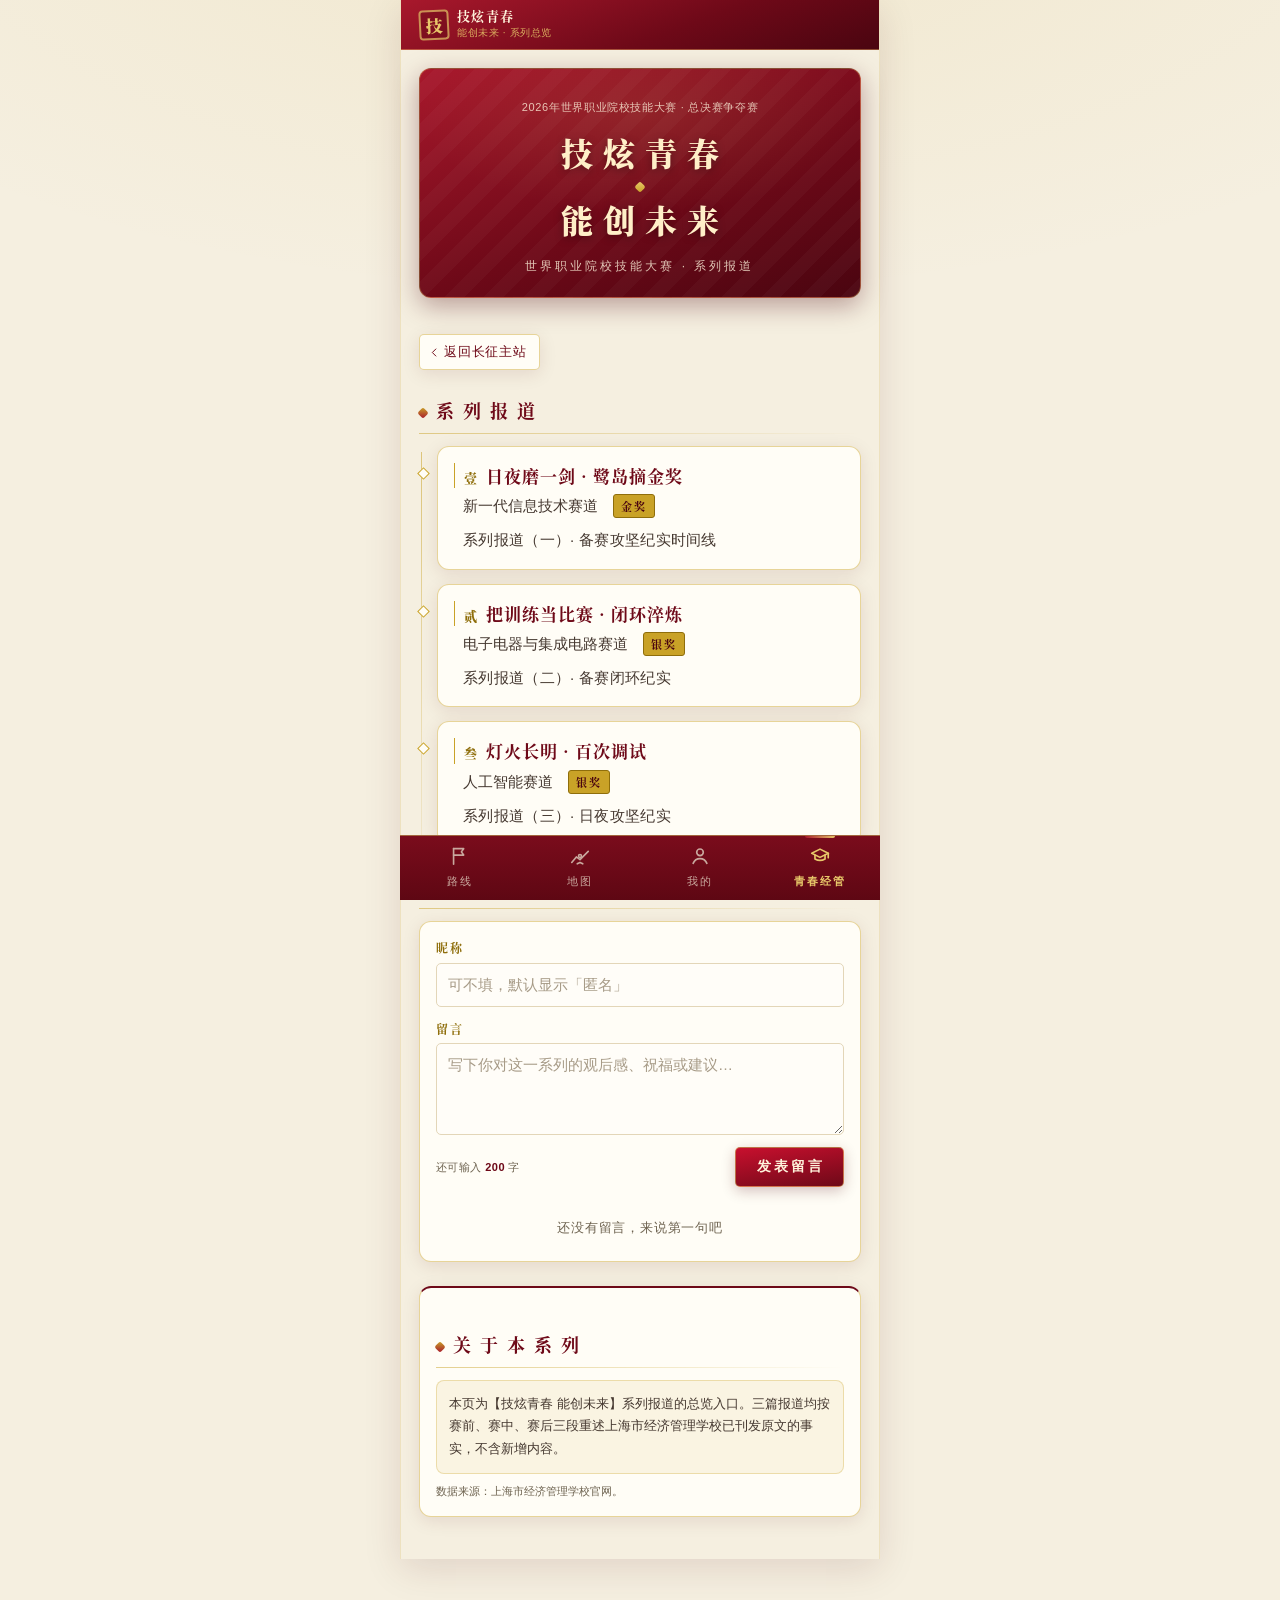
==== commit bc379b0d: "feat(competition-timeline): 专题页加页顶返回/页底下一篇导航，重建离线单文件并更新文档" ====
--- a/competition-timeline/index.html
+++ b/competition-timeline/index.html
@@ -46,6 +46,14 @@
 
   <main class="page">
     <div class="wrap">
+      <!-- 分页导航（页顶）：总览页的上一级是长征主站「路线」页；固定入口，不依赖浏览器历史栈 -->
+      <nav class="page-nav" aria-label="分页导航">
+        <a class="page-back" href="../index.html#/" data-keep-search>
+          <svg class="ic" viewBox="0 0 24 24" aria-hidden="true"><path d="M14.5 5.5 8 12l6.5 6.5"/></svg>
+          <span>返回长征主站</span>
+        </a>
+      </nav>
+
 
       <!-- ============ 3. 三篇系列报道入口 ============ -->
       <section class="series" id="list" aria-labelledby="list-title">
@@ -119,7 +127,7 @@
       <!-- ============ 5. 页脚：系列说明与数据来源 ============ -->
       <footer class="foot">
         <h2 class="block-title" id="about-title">关 于 本 系 列</h2>
-        <p class="foot-note">本页为【技炫青春 能创未来】系列报道的总览入口。三篇报道均按赛前、赛中、赛后三段重述上海市经济管理学校已刊发原文的事实，不含新增内容；各篇原文链接见该篇页面的「内容来源」块。</p>
+        <p class="foot-note">本页为【技炫青春 能创未来】系列报道的总览入口。三篇报道均按赛前、赛中、赛后三段重述上海市经济管理学校已刊发原文的事实，不含新增内容。</p>
         <p class="small foot-links">数据来源：上海市经济管理学校官网。</p>
       </footer>
 
@@ -151,17 +159,35 @@
   </nav>
 
 
-  <!-- 保留查询参数（?demo=1 / ?live=1）：避免从专题页回主站时被路由守卫弹到登录页 -->
+  <!-- 1) 保留查询参数（?demo=1 / ?live=1），避免回主站被路由守卫弹到登录页；
+        页内返回链同样带 data-keep-search，走同一段改写
+       2) 已在专题站内点「青春经管」不再重载当页（同页只滚回顶部），跨页（系列页→总览）仍照常跳转 -->
   <script>
   (function () {
     var q = location.search
-    if (!q) return
-    var links = document.querySelectorAll('#tabbar a[href*="index.html"]')
+    var links = document.querySelectorAll('#tabbar a[href*="index.html"], a[data-keep-search]')
     for (var i = 0; i < links.length; i++) {
       var href = links[i].getAttribute('href')
       var parts = href.split('#')
-      links[i].setAttribute('href', parts[0] + q + (parts[1] ? '#' + parts[1] : ''))
+      if (q) links[i].setAttribute('href', parts[0] + q + (parts[1] ? '#' + parts[1] : ''))
     }
+    // /dir/index.html 与 /dir/ 是同一页：按规范化后的路径判，避免凭写法差异漏判
+    function samePage(href) {
+      var norm = function (p) { return p.replace(/\/index\.html$/, '/') }
+      try {
+        return norm(new URL(href, location.href).pathname) === norm(location.pathname)
+      } catch (e) {
+        return false
+      }
+    }
+    var self = document.querySelector('#tabbar .tab[aria-current="page"]')
+    if (!self) return
+    self.addEventListener('click', function (e) {
+      if (!samePage(self.getAttribute('href'))) return
+      e.preventDefault()
+      var reduce = window.matchMedia && window.matchMedia('(prefers-reduced-motion: reduce)').matches
+      window.scrollTo({ top: 0, behavior: reduce ? 'auto' : 'smooth' })
+    })
   })()
   </script>
 
--- a/competition-timeline/css/style.css
+++ b/competition-timeline/css/style.css
@@ -899,6 +899,88 @@
 }
 
 /* ============================================================
+   分页导航：页内「返回」与页底「下一篇」
+   · 四个前台页（总览 + 系列一/二/三）统一，形成
+     总览 → 一 → 二 → 三 → 总览 的闭环；返回链固定在内容区顶部，
+     下一篇入口固定在页脚之后
+   · 尺寸沿用 .jump（36px 触控高度）与 .foot / .step 的卡片语言：
+     两枚入口都用浅色底，焦点环继续交给全局 a:focus-visible（深红），
+     不在深红底上放交互元素，就不需要为焦点环另开金环例外
+   ============================================================ */
+.page-nav { margin: 0 0 14px; }
+.page-nav-foot { margin: 20px 0 0; }
+
+.page-back {
+  display: inline-flex;
+  align-items: center;
+  gap: 3px;
+  min-height: 36px;
+  padding: 0 12px 0 8px;
+  border: var(--gold-border);
+  border-radius: var(--r-sm);
+  background: var(--card);
+  box-shadow: var(--shadow);
+  color: var(--red-dark);
+  font-size: 13px;
+  letter-spacing: 0.06em;
+}
+.page-back:hover { background: var(--gold-pale); }
+.page-back:active { transform: scale(0.985); }
+
+.page-next {
+  display: flex;
+  align-items: center;
+  gap: 10px;
+  padding: 14px 16px;
+  border: var(--gold-border);
+  border-radius: var(--r-lg);
+  background: var(--card);
+  box-shadow: var(--shadow);
+  color: var(--ink);
+  transition: box-shadow 0.2s ease, transform 0.08s ease;
+}
+.page-next:hover { box-shadow: var(--shadow-hover); }
+.page-next:active { transform: scale(0.995); }
+
+.page-next-body {
+  display: flex;
+  flex-direction: column;
+  gap: 2px;
+  min-width: 0;
+}
+.page-next-kicker {
+  font-size: 11px;
+  letter-spacing: 0.18em;
+  color: var(--gold-deep);
+}
+.page-next-title {
+  font-family: var(--font-title);
+  font-weight: 700;
+  font-size: 15px;
+  line-height: 1.45;
+  letter-spacing: 0.04em;
+  color: var(--red-dark);
+}
+
+/* 箭头：返回朝左、下一篇朝右，均用自绘 SVG（禁 emoji 与字形图标） */
+.page-back .ic,
+.page-next .ic {
+  flex: none;
+  fill: none;
+  stroke: currentColor;
+  stroke-width: 1.8;
+  stroke-linecap: round;
+  stroke-linejoin: round;
+}
+.page-back .ic { width: 13px; height: 13px; }
+.page-next .ic {
+  width: 16px;
+  height: 16px;
+  margin-left: auto;
+  color: var(--gold-deep);
+}
+
+/* ============================================================
    响应式
    ============================================================ */
 @media (max-width: 380px) {
@@ -941,7 +1023,7 @@
 
 /* 打印 */
 @media print {
-  .shell-bar, .jump { display: none; }
+  .shell-bar, .jump, .page-nav { display: none; }
   body { background: #fff; }
   .app { max-width: none; border: none; box-shadow: none; }
   .hero { background: none; color: var(--ink); box-shadow: none; }
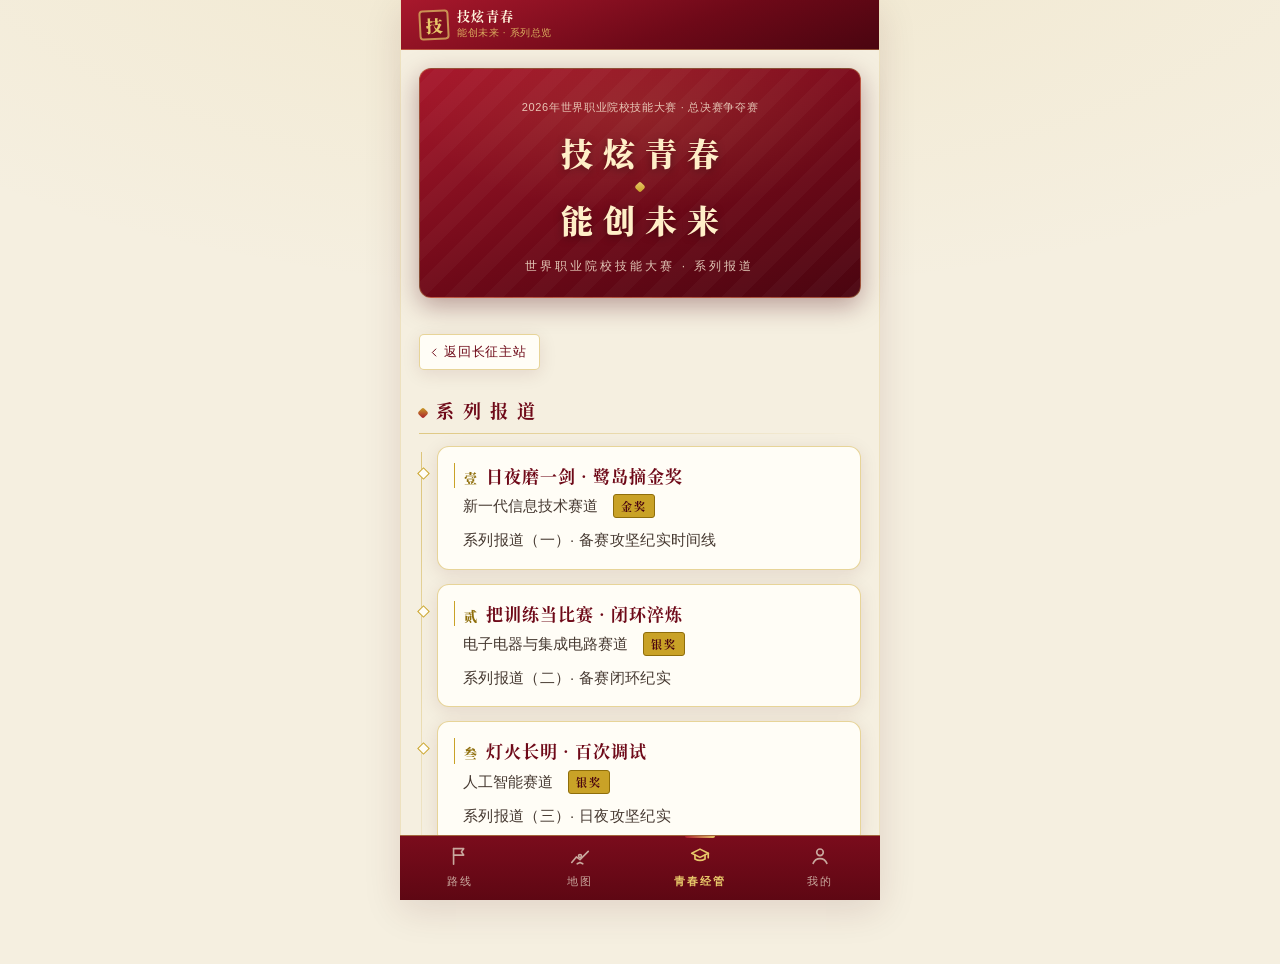
==== commit c63fd103: "feat(competition-timeline): 留言按篇隔离，总览页删掉「关于本系列」板块，tabBar 入口左移并更新文档" ====
--- a/competition-timeline/index.html
+++ b/competition-timeline/index.html
@@ -92,51 +92,10 @@
         </ol>
       </section>
 
-      <!-- ============ 4. 留言区（全站唯一：总览页汇总三篇的留言） ============ -->
-      <section class="comments" id="comments" aria-labelledby="comments-title">
-        <h2 class="block-title" id="comments-title">留 言 区</h2>
-
-        <div class="cmt-panel">
-          <form class="cmt-form" id="cmt-form" novalidate>
-            <label class="field" for="cmt-name">
-              <span class="field-label">昵称</span>
-              <input class="cmt-input" id="cmt-name" name="name" type="text" maxlength="16"
-                     placeholder="可不填，默认显示「匿名」" autocomplete="nickname">
-            </label>
-
-            <label class="field" for="cmt-text">
-              <span class="field-label">留言</span>
-              <textarea class="cmt-textarea" id="cmt-text" name="text" rows="3" maxlength="200"
-                        placeholder="写下你对这一系列的观后感、祝福或建议…" required
-                        aria-describedby="cmt-hint"></textarea>
-            </label>
-
-            <div class="cmt-actions">
-              <span class="cmt-count">还可输入 <b id="cmt-left">200</b> 字</span>
-              <button class="cmt-submit" type="submit">发表留言</button>
-            </div>
-          </form>
-
-          <p class="cmt-hint" id="cmt-hint" role="status" aria-live="polite"></p>
-
-          <ul class="cmt-list" id="cmt-list" aria-label="留言列表"></ul>
-          <p class="cmt-empty" id="cmt-empty">还没有留言，来说第一句吧</p>
-        </div>
-      </section>
-
-      <!-- ============ 5. 页脚：系列说明与数据来源 ============ -->
-      <footer class="foot">
-        <h2 class="block-title" id="about-title">关 于 本 系 列</h2>
-        <p class="foot-note">本页为【技炫青春 能创未来】系列报道的总览入口。三篇报道均按赛前、赛中、赛后三段重述上海市经济管理学校已刊发原文的事实，不含新增内容。</p>
-        <p class="small foot-links">数据来源：上海市经济管理学校官网。</p>
-      </footer>
-
     </div>
   </main>
 
 </div>
-
-<script src="js/comments.js"></script>
 
   <!-- 底部四栏导航：与长征主站一致，保证随时能回到主站各栏目 -->
   <nav id="tabbar" aria-label="主导航">
@@ -148,13 +107,13 @@
       <svg class="ic" viewBox="0 0 24 24" aria-hidden="true"><path d="M3 19l5-6 4 3 9-9"/><circle cx="12" cy="12" r="1.6"/><path d="M9 20.5l3-1.5 3 1.5"/></svg>
       <span class="tab-text">地图</span>
     </a>
+    <a class="tab tab-active" href="index.html" aria-current="page">
+      <svg class="ic" viewBox="0 0 24 24" aria-hidden="true"><path d="M3 9l9-4.5L21 9l-9 4.5L3 9z"/><path d="M6.5 11v4.2c3.5 2 7.5 2 11 0V11"/><path d="M21 9v5"/></svg>
+      <span class="tab-text">青春经管</span>
+    </a>
     <a class="tab" href="../index.html#/profile">
       <svg class="ic" viewBox="0 0 24 24" aria-hidden="true"><circle cx="12" cy="8" r="3.6"/><path d="M4.5 20c1.5-3.6 4.4-5.2 7.5-5.2s6 1.6 7.5 5.2"/></svg>
       <span class="tab-text">我的</span>
-    </a>
-    <a class="tab tab-active" href="index.html" aria-current="page">
-      <svg class="ic" viewBox="0 0 24 24" aria-hidden="true"><path d="M3 9l9-4.5L21 9l-9 4.5L3 9z"/><path d="M6.5 11v4.2c3.5 2 7.5 2 11 0V11"/><path d="M21 9v5"/></svg>
-      <span class="tab-text">青春经管</span>
     </a>
   </nav>
 
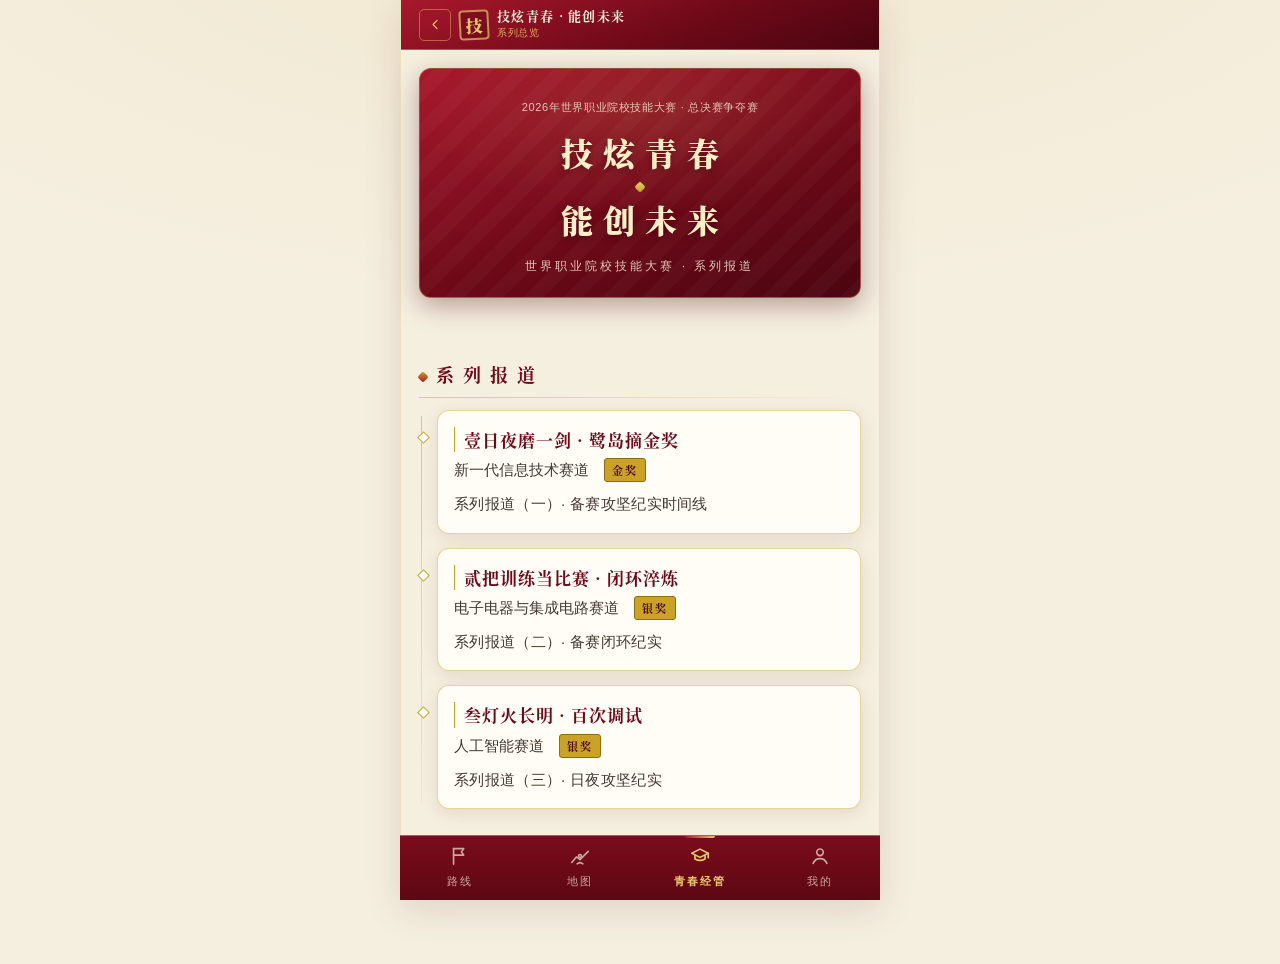
==== commit 9a1f8638: "refactor(competition-timeline): 总览页样式拆到 css/index.css，去掉 series-3.css 依赖并重建离线单文件" ====
--- a/competition-timeline/index.html
+++ b/competition-timeline/index.html
@@ -8,7 +8,7 @@
   <title>技炫青春 能创未来 · 系列报道总览（一）（二）（三）</title>
   <link rel="stylesheet" href="fonts/noto-serif-sc.css?v=4">
   <link rel="stylesheet" href="css/style.css">
-  <link rel="stylesheet" href="css/series-3.css">
+  <link rel="stylesheet" href="css/index.css">
   <link rel="stylesheet" href="css/tabbar.css">
 </head>
 <body class="has-tabbar">
@@ -18,11 +18,14 @@
   <!-- ============ 1. 顶部深红 shell ============ -->
   <header class="shell-bar">
     <div class="wrap shell-bar-inner">
+      <a class="shell-back" href="../index.html#/" data-keep-search aria-label="返回长征主站">
+        <svg class="ic" viewBox="0 0 24 24" aria-hidden="true"><path d="M14.5 5.5 8 12l6.5 6.5"/></svg>
+      </a>
       <a class="brand" href="#top">
         <span class="brand-seal" aria-hidden="true">技</span>
         <span class="brand-text">
-          <strong>技炫青春</strong>
-          <em>能创未来 · 系列总览</em>
+          <strong>技炫青春 · 能创未来</strong>
+          <em>系列总览</em>
         </span>
       </a>
     </div>
@@ -46,14 +49,6 @@
 
   <main class="page">
     <div class="wrap">
-      <!-- 分页导航（页顶）：总览页的上一级是长征主站「路线」页；固定入口，不依赖浏览器历史栈 -->
-      <nav class="page-nav" aria-label="分页导航">
-        <a class="page-back" href="../index.html#/" data-keep-search>
-          <svg class="ic" viewBox="0 0 24 24" aria-hidden="true"><path d="M14.5 5.5 8 12l6.5 6.5"/></svg>
-          <span>返回长征主站</span>
-        </a>
-      </nav>
-
 
       <!-- ============ 3. 三篇系列报道入口 ============ -->
       <section class="series" id="list" aria-labelledby="list-title">
--- a/competition-timeline/css/style.css
+++ b/competition-timeline/css/style.css
@@ -1,5 +1,5 @@
 /* ============================================================
-   日夜磨一剑 · 鹭岛摘金奖 —— 备赛攻坚纪实时间线
+   日夜磨一剑 · 鹭岛摘金奖 —— 备赛攻坚纪实
    严格对齐 changzheng-web-main/DESIGN.md 与 css/style.css 的尺寸体系：
 
    布局   #app  max-width 480px 居中；.page padding 18px；卡片间距 14px；区块间距 24px
@@ -899,33 +899,38 @@
 }
 
 /* ============================================================
-   分页导航：页内「返回」与页底「下一篇」
-   · 四个前台页（总览 + 系列一/二/三）统一，形成
-     总览 → 一 → 二 → 三 → 总览 的闭环；返回链固定在内容区顶部，
-     下一篇入口固定在页脚之后
-   · 尺寸沿用 .jump（36px 触控高度）与 .foot / .step 的卡片语言：
-     两枚入口都用浅色底，焦点环继续交给全局 a:focus-visible（深红），
-     不在深红底上放交互元素，就不需要为焦点环另开金环例外
-   ============================================================ */
-.page-nav { margin: 0 0 14px; }
+   分页导航：顶栏左上角的「返回」与留言区上方的「下一篇」
+   · 四个前台页（总览 + 系列一/二/三）统一：返回固定在吸顶顶栏最左侧，
+     滚动时始终可见；下一篇留在正文与留言区之间，形成
+     总览 → 一 → 二 → 三 → 总览 的闭环
+   · 返回只有图标（名称走 aria-label），32px 触控区沿用 .jump 的
+     金边浅描边语言，不挤压品牌（品牌本就 min-width:0 + 省略号兜底）
+   ============================================================ */
 .page-nav-foot { margin: 20px 0 0; }
 
-.page-back {
-  display: inline-flex;
-  align-items: center;
-  gap: 3px;
-  min-height: 36px;
-  padding: 0 12px 0 8px;
-  border: var(--gold-border);
+.shell-back {
+  flex: none;
+  display: grid;
+  place-items: center;
+  width: 32px;
+  height: 32px;
+  border: 1px solid rgba(232, 200, 106, 0.45);
   border-radius: var(--r-sm);
-  background: var(--card);
-  box-shadow: var(--shadow);
-  color: var(--red-dark);
-  font-size: 13px;
-  letter-spacing: 0.06em;
-}
-.page-back:hover { background: var(--gold-pale); }
-.page-back:active { transform: scale(0.985); }
+  color: var(--gold-light);
+  transition: background 0.15s ease, transform 0.08s ease;
+}
+.shell-back:hover,
+.shell-back:active { background: rgba(245, 233, 200, 0.16); color: #FFF4DC; }
+.shell-back:active { transform: scale(0.94); }
+
+/* 深红底上深红焦点环不可见：改浅纸色内描边，与顶栏既有高亮语言一致 */
+.shell-back:focus-visible {
+  outline: 2px solid rgba(245, 233, 200, 0.9);
+  outline-offset: -3px;
+}
+
+/* 顶栏是 space-between：返回占据左端后，让品牌吃掉余量，才不会把品牌推到右端 */
+.shell-back + .brand { flex: 1 1 auto; }
 
 .page-next {
   display: flex;
@@ -963,7 +968,7 @@
 }
 
 /* 箭头：返回朝左、下一篇朝右，均用自绘 SVG（禁 emoji 与字形图标） */
-.page-back .ic,
+.shell-back .ic,
 .page-next .ic {
   flex: none;
   fill: none;
@@ -972,7 +977,7 @@
   stroke-linecap: round;
   stroke-linejoin: round;
 }
-.page-back .ic { width: 13px; height: 13px; }
+.shell-back .ic { width: 15px; height: 15px; }
 .page-next .ic {
   width: 16px;
   height: 16px;
--- a/competition-timeline/css/index.css
+++ b/competition-timeline/css/index.css
@@ -0,0 +1,34 @@
+/* ============================================================
+   【技炫青春 能创未来】系列报道总览页（index.html）样式
+   页面级样式，后置于 css/style.css；总览页不再引用 css/series-3.css
+   ============================================================ */
+
+/* 系列卡片列表：整体可点 + 列表左侧金线（复用 .steps / .step 结构） */
+.series-list::before {
+  content: "";
+  position: absolute;
+  top: 6px;
+  bottom: 6px;
+  left: -16px;
+  width: 1px;
+  background: linear-gradient(180deg, rgba(201, 162, 39, 0.55), rgba(201, 162, 39, 0.12));
+}
+
+.series-card {
+  display: block;
+  text-decoration: none;
+}
+
+.series-card:hover,
+.series-card:active {
+  border-color: rgba(201, 162, 39, 0.55);
+  background: var(--gold-bg);
+}
+
+.series-note {
+  margin-top: 6px;
+  font-size: 12px;
+  line-height: 1.7;
+  letter-spacing: 0.02em;
+  color: var(--muted);
+}
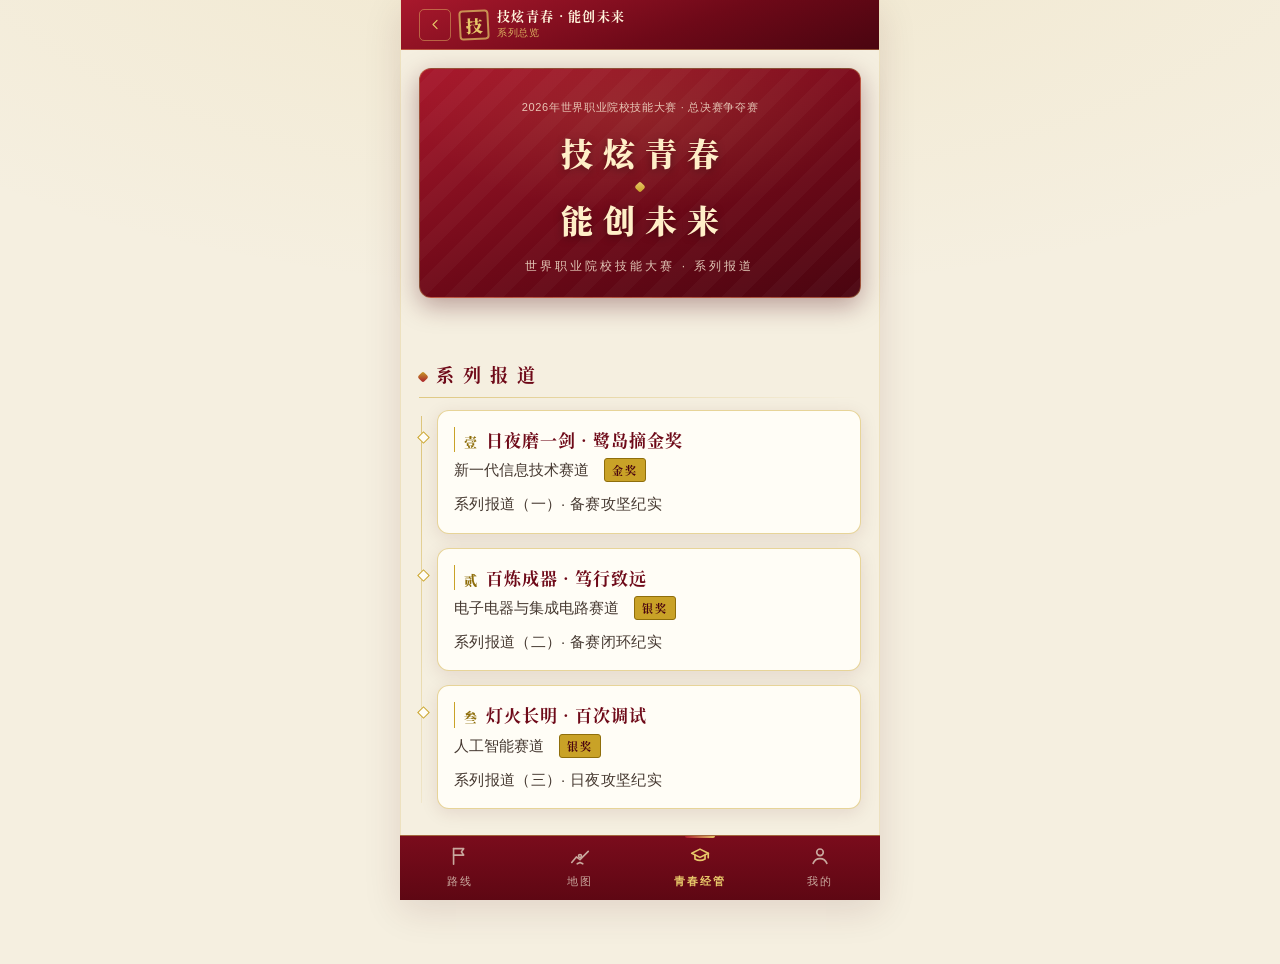
==== commit 321755df: "feat(competition-timeline): 加影像画廊（js/gallery.js + 5 张配图），字体子集重建并整篇排版调整" ====
--- a/competition-timeline/index.html
+++ b/competition-timeline/index.html
@@ -6,7 +6,7 @@
   <meta name="theme-color" content="#6E0918">
   <meta name="description" content="技炫青春 能创未来 —— 世界职业院校技能大赛系列报道总览：新一代信息技术赛道金奖、电子电器与集成电路赛道银奖、人工智能赛道银奖三篇的时间线入口">
   <title>技炫青春 能创未来 · 系列报道总览（一）（二）（三）</title>
-  <link rel="stylesheet" href="fonts/noto-serif-sc.css?v=4">
+  <link rel="stylesheet" href="fonts/noto-serif-sc.css?v=5">
   <link rel="stylesheet" href="css/style.css">
   <link rel="stylesheet" href="css/index.css">
   <link rel="stylesheet" href="css/tabbar.css">
@@ -60,14 +60,14 @@
               <h3><span class="step-no" aria-hidden="true">壹</span>日夜磨一剑 · 鹭岛摘金奖</h3>
               <div class="step-body">
                 <p>新一代信息技术赛道　<span class="badge badge-passed">金奖</span></p>
-                <p class="series-note">系列报道（一）· 备赛攻坚纪实时间线</p>
+                <p class="series-note">系列报道（一）· 备赛攻坚纪实</p>
               </div>
             </a>
           </li>
 
           <li>
             <a class="step series-card" href="series-2.html" id="series-2">
-              <h3><span class="step-no" aria-hidden="true">贰</span>把训练当比赛 · 闭环淬炼</h3>
+              <h3><span class="step-no" aria-hidden="true">贰</span>百炼成器 · 笃行致远</h3>
               <div class="step-body">
                 <p>电子电器与集成电路赛道　<span class="badge badge-passed">银奖</span></p>
                 <p class="series-note">系列报道（二）· 备赛闭环纪实</p>
--- a/competition-timeline/fonts/noto-serif-sc.css
+++ b/competition-timeline/fonts/noto-serif-sc.css
@@ -4,19 +4,19 @@
   font-style: normal;
   font-weight: 400;
   font-display: swap;
-  src: url(noto-serif-sc-400.woff2?v=4) format('woff2');
+  src: url(noto-serif-sc-400.woff2?v=5) format('woff2');
 }
 @font-face {
   font-family: 'Noto Serif SC';
   font-style: normal;
   font-weight: 700;
   font-display: swap;
-  src: url(noto-serif-sc-700.woff2?v=4) format('woff2');
+  src: url(noto-serif-sc-700.woff2?v=5) format('woff2');
 }
 @font-face {
   font-family: 'Noto Serif SC';
   font-style: normal;
   font-weight: 900;
   font-display: swap;
-  src: url(noto-serif-sc-900.woff2?v=4) format('woff2');
+  src: url(noto-serif-sc-900.woff2?v=5) format('woff2');
 }
--- a/competition-timeline/css/style.css
+++ b/competition-timeline/css/style.css
@@ -986,6 +986,188 @@
 }
 
 /* ============================================================
+   赛场图集（错落堆叠 · 悬停扶正放大）
+   —— 遵守设计系统：方形倒角、金线 1px/45%、投影一律带偏移且红调
+      （禁零偏移光晕）、不用胶囊、无 emoji。旋转仅作「相册摊开」的表达。
+   ============================================================ */
+.gallery { margin-bottom: 24px; }
+
+.gal-stage {
+  position: relative;
+  width: 100%;
+  aspect-ratio: 1 / 1.06;
+  margin-top: 20px;
+}
+
+.gal-card {
+  position: absolute;
+  margin: 0;
+  width: 46%;
+  padding: 4px;
+  background: var(--card);
+  border: 1px solid rgba(201, 162, 39, 0.45);
+  border-radius: var(--r-sm);
+  box-shadow: 0 10px 24px rgba(74, 5, 16, 0.18);
+  transform: rotate(var(--r, 0deg));
+  transform-origin: 50% 60%;
+  transition: transform 0.28s cubic-bezier(0.22, 1, 0.36, 1),
+              box-shadow 0.28s ease;
+  z-index: var(--z, 1);
+}
+
+.gal-card img {
+  display: block;
+  width: 100%;
+  height: auto;
+  border-radius: 3px;
+  background: var(--gray-bg);
+}
+
+/* 浅景深：远层轻微降清晰度与饱和，近层保持锐利 */
+.gal-stage .g1,
+.gal-stage .g2 { filter: saturate(0.94) blur(0.4px); }
+.gal-stage .g4,
+.gal-stage .g5 { filter: saturate(0.97); }
+
+/* 照片内缘暗角，模拟镜头收束（不改变页面配色令牌） */
+.gal-card::after {
+  content: "";
+  position: absolute;
+  inset: 4px;
+  border-radius: 3px;
+  background: radial-gradient(115% 95% at 50% 42%, transparent 58%, rgba(74, 5, 16, 0.16) 100%);
+  pointer-events: none;
+}
+
+/* 悬停 / 键盘聚焦：扶正并放大，置于最前 */
+.gal-card:hover,
+.gal-card:focus-visible {
+  transform: rotate(0deg) scale(1.07);
+  box-shadow: 0 16px 34px rgba(74, 5, 16, 0.26);
+  z-index: 30;
+  outline: none;
+  filter: none;
+}
+.gal-card:focus-visible {
+  box-shadow: 0 16px 34px rgba(74, 5, 16, 0.26),
+              0 0 0 3px rgba(201, 162, 39, 0.55);
+}
+
+/* 五张错落定位：上层两张、中心主图、下层两张，互相轻微叠压 */
+.g1 { left: 0;    top: 1%;   --r: -7deg;  --z: 3; width: 44%; }
+.g2 { left: 47%;  top: 4%;   --r: 6deg;   --z: 2; width: 50%; }
+.g3 { left: 21%;  top: 25%;  --r: -1.5deg; --z: 6; width: 55%; }
+.g4 { left: 1%;   top: 51%;  --r: 5deg;   --z: 4; width: 46%; }
+.g5 { left: 51%;  top: 55%;  --r: -5deg;  --z: 5; width: 47%; }
+
+/* 窄屏：整体收拢，旋转与位移减小，避免溢出 */
+@media (max-width: 420px) {
+  .gal-stage { aspect-ratio: 1 / 1.06; }
+  .g1 { --r: -6deg; width: 45%; }
+  .g2 { --r: 5deg;  width: 50%; left: 48%; }
+  .g3 { --r: -1deg; width: 56%; }
+  .g4 { --r: 4deg;  width: 47%; }
+  .g5 { --r: -4deg; width: 48%; }
+}
+
+/* 减弱动效：不位移不缩放，仅加描边提示 */
+@media (prefers-reduced-motion: reduce) {
+  .gal-card { transition: box-shadow 0.2s ease; }
+  .gal-card:hover,
+  .gal-card:focus-visible { transform: rotate(var(--r, 0deg)); }
+}
+
+/* 打印：摊平为单列，避免叠压 */
+@media print {
+  .gal-stage { aspect-ratio: auto; }
+  .gal-card {
+    position: static;
+    width: 100%;
+    margin-bottom: 10px;
+    transform: none;
+    box-shadow: none;
+    filter: none;
+  }
+}
+
+/* ---- 点击放大灯箱（层级需高于底部导航的 100） ---- */
+.gal-card { cursor: zoom-in; }
+
+.gal-modal {
+  position: fixed;
+  inset: 0;
+  z-index: 120;
+  display: none;
+}
+.gal-modal.is-open { display: block; }
+
+.gal-modal-scrim {
+  position: absolute;
+  inset: 0;
+  background: rgba(18, 5, 9, 0.88);
+  opacity: 0;
+}
+
+.gal-modal-figure {
+  position: absolute;
+  left: 50%;
+  top: 50%;
+  transform: translate(-50%, -50%);
+  margin: 0;
+}
+
+.gal-modal-img {
+  display: block;
+  width: auto;
+  height: auto;
+  max-width: 88vw;
+  max-height: 80vh;
+  border: 1px solid rgba(201, 162, 39, 0.45);
+  border-radius: 6px;
+  background: var(--card);
+  box-shadow: 0 24px 60px rgba(0, 0, 0, 0.5);
+  will-change: transform;
+  transform-origin: 50% 50%;
+  transition: border-color .28s ease, box-shadow .28s ease;
+}
+
+/* 唯一文字：关闭提示（辅助字号 12px，黑体栈，金调半透明） */
+.gal-modal-hint {
+  position: absolute;
+  left: 0;
+  right: 0;
+  bottom: calc(76px + env(safe-area-inset-bottom, 0px));
+  margin: 0;
+  padding: 0 18px;
+  text-align: center;
+  font-family: var(--font-body);
+  font-size: 12px;
+  line-height: 1.6;
+  letter-spacing: 0.08em;
+  color: rgba(232, 200, 106, 0.82);
+  opacity: 0;
+  transition: opacity 0.32s ease;
+  pointer-events: none;
+}
+.gal-modal.is-open .gal-modal-hint { opacity: 1; }
+
+/* 灯箱本身不显示焦点框（无按钮可聚焦，焦点仅用于接管键盘事件） */
+.gal-modal:focus { outline: none; }
+
+/* 收起最后阶段：淡掉金线相框与投影，与卡片画面无缝贴合 */
+.gal-modal.is-closing .gal-modal-img {
+  border-color: transparent;
+  box-shadow: none;
+}
+.gal-modal.is-closing .gal-modal-hint { opacity: 0; }
+
+/* 灯箱打开时锁住页面滚动 */
+html.gal-lock,
+html.gal-lock body { overflow: hidden; }
+
+@media print { .gal-modal { display: none !important; } }
+
+/* ============================================================
    响应式
    ============================================================ */
 @media (max-width: 380px) {
--- a/competition-timeline/css/index.css
+++ b/competition-timeline/css/index.css
@@ -32,3 +32,13 @@
   letter-spacing: 0.02em;
   color: var(--muted);
 }
+
+/* 步骤序号（壹/贰/叁）：金棕，区别于标题深红 */
+.step-no {
+  margin-right: 8px;
+  font-family: var(--font-title);
+  font-weight: 900;
+  font-size: 13px;
+  letter-spacing: 0.08em;
+  color: var(--gold-deep);
+}
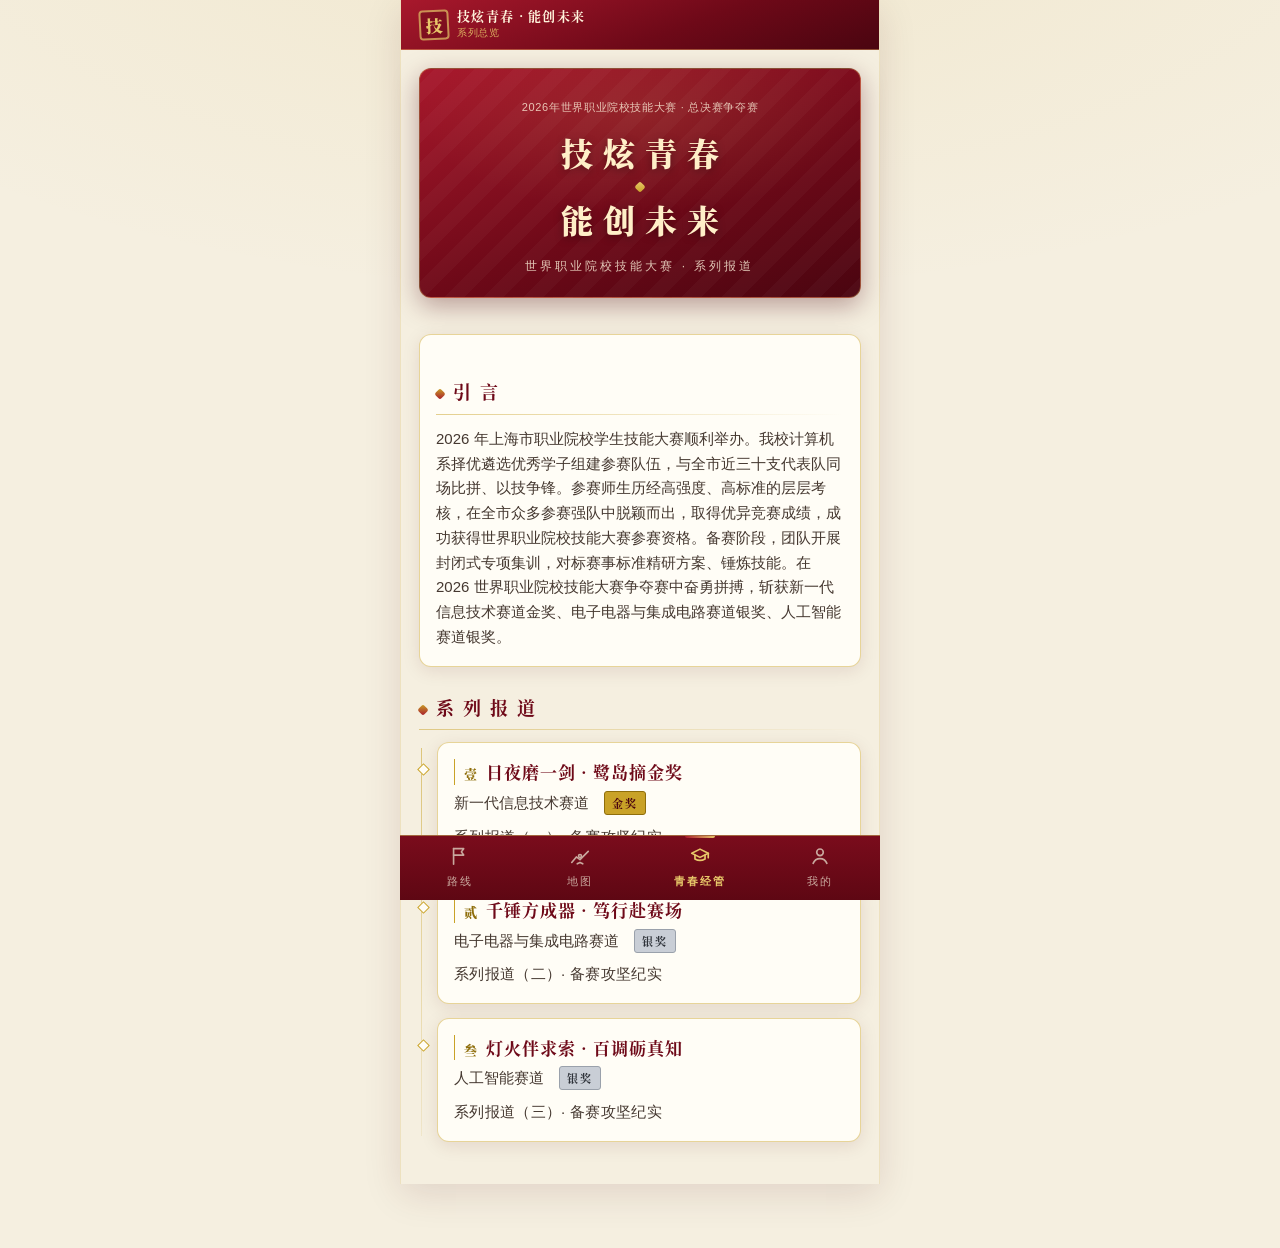
==== commit 7ddf5d9f: "feat(competition-timeline): 成员介绍与新闻配图入库，.mp4 支持 Range，字体子集重建至 ?v=14" ====
--- a/competition-timeline/index.html
+++ b/competition-timeline/index.html
@@ -6,7 +6,7 @@
   <meta name="theme-color" content="#6E0918">
   <meta name="description" content="技炫青春 能创未来 —— 世界职业院校技能大赛系列报道总览：新一代信息技术赛道金奖、电子电器与集成电路赛道银奖、人工智能赛道银奖三篇的时间线入口">
   <title>技炫青春 能创未来 · 系列报道总览（一）（二）（三）</title>
-  <link rel="stylesheet" href="fonts/noto-serif-sc.css?v=5">
+  <link rel="stylesheet" href="fonts/noto-serif-sc.css?v=14">
   <link rel="stylesheet" href="css/style.css">
   <link rel="stylesheet" href="css/index.css">
   <link rel="stylesheet" href="css/tabbar.css">
@@ -18,16 +18,14 @@
   <!-- ============ 1. 顶部深红 shell ============ -->
   <header class="shell-bar">
     <div class="wrap shell-bar-inner">
-      <a class="shell-back" href="../index.html#/" data-keep-search aria-label="返回长征主站">
-        <svg class="ic" viewBox="0 0 24 24" aria-hidden="true"><path d="M14.5 5.5 8 12l6.5 6.5"/></svg>
-      </a>
-      <a class="brand" href="#top">
+      <!-- 品牌条只做标识，不加交互：点击该区域不应触发跳转 -->
+      <div class="brand">
         <span class="brand-seal" aria-hidden="true">技</span>
         <span class="brand-text">
           <strong>技炫青春 · 能创未来</strong>
           <em>系列总览</em>
         </span>
-      </a>
+      </div>
     </div>
   </header>
 
@@ -50,6 +48,12 @@
   <main class="page">
     <div class="wrap">
 
+      <!-- ============ 2. 赛事综述（市赛 → 备赛 → 国赛，交代三篇的由来） ============ -->
+      <section class="intro" aria-labelledby="intro-title">
+        <h2 class="block-title" id="intro-title">引 言</h2>
+        <p>2026 年上海市职业院校学生技能大赛顺利举办。我校计算机系择优遴选优秀学子组建参赛队伍，与全市近三十支代表队同场比拼、以技争锋。参赛师生历经高强度、高标准的层层考核，在全市众多参赛强队中脱颖而出，取得优异竞赛成绩，成功获得世界职业院校技能大赛参赛资格。备赛阶段，团队开展封闭式专项集训，对标赛事标准精研方案、锤炼技能。在 2026 世界职业院校技能大赛争夺赛中奋勇拼搏，斩获新一代信息技术赛道金奖、电子电器与集成电路赛道银奖、人工智能赛道银奖。</p>
+      </section>
+
       <!-- ============ 3. 三篇系列报道入口 ============ -->
       <section class="series" id="list" aria-labelledby="list-title">
         <h2 class="block-title" id="list-title">系 列 报 道</h2>
@@ -67,20 +71,20 @@
 
           <li>
             <a class="step series-card" href="series-2.html" id="series-2">
-              <h3><span class="step-no" aria-hidden="true">贰</span>百炼成器 · 笃行致远</h3>
+              <h3><span class="step-no" aria-hidden="true">贰</span>千锤方成器 · 笃行赴赛场</h3>
               <div class="step-body">
-                <p>电子电器与集成电路赛道　<span class="badge badge-passed">银奖</span></p>
-                <p class="series-note">系列报道（二）· 备赛闭环纪实</p>
+                <p>电子电器与集成电路赛道　<span class="badge badge-silver">银奖</span></p>
+                <p class="series-note">系列报道（二）· 备赛攻坚纪实</p>
               </div>
             </a>
           </li>
 
           <li>
             <a class="step series-card" href="series-3.html" id="series-3">
-              <h3><span class="step-no" aria-hidden="true">叁</span>灯火长明 · 百次调试</h3>
+              <h3><span class="step-no" aria-hidden="true">叁</span>灯火伴求索 · 百调砺真知</h3>
               <div class="step-body">
-                <p>人工智能赛道　<span class="badge badge-passed">银奖</span></p>
-                <p class="series-note">系列报道（三）· 日夜攻坚纪实</p>
+                <p>人工智能赛道　<span class="badge badge-silver">银奖</span></p>
+                <p class="series-note">系列报道（三）· 备赛攻坚纪实</p>
               </div>
             </a>
           </li>
@@ -115,7 +119,7 @@
 
   <!-- 1) 保留查询参数（?demo=1 / ?live=1），避免回主站被路由守卫弹到登录页；
         页内返回链同样带 data-keep-search，走同一段改写
-       2) 已在专题站内点「青春经管」不再重载当页（同页只滚回顶部），跨页（系列页→总览）仍照常跳转 -->
+       2) 专题站内点「青春经管」一律不跳转：首页与系列页均原地不动 -->
   <script>
   (function () {
     var q = location.search
@@ -125,22 +129,10 @@
       var parts = href.split('#')
       if (q) links[i].setAttribute('href', parts[0] + q + (parts[1] ? '#' + parts[1] : ''))
     }
-    // /dir/index.html 与 /dir/ 是同一页：按规范化后的路径判，避免凭写法差异漏判
-    function samePage(href) {
-      var norm = function (p) { return p.replace(/\/index\.html$/, '/') }
-      try {
-        return norm(new URL(href, location.href).pathname) === norm(location.pathname)
-      } catch (e) {
-        return false
-      }
-    }
     var self = document.querySelector('#tabbar .tab[aria-current="page"]')
     if (!self) return
     self.addEventListener('click', function (e) {
-      if (!samePage(self.getAttribute('href'))) return
       e.preventDefault()
-      var reduce = window.matchMedia && window.matchMedia('(prefers-reduced-motion: reduce)').matches
-      window.scrollTo({ top: 0, behavior: reduce ? 'auto' : 'smooth' })
     })
   })()
   </script>
--- a/competition-timeline/fonts/noto-serif-sc.css
+++ b/competition-timeline/fonts/noto-serif-sc.css
@@ -4,19 +4,19 @@
   font-style: normal;
   font-weight: 400;
   font-display: swap;
-  src: url(noto-serif-sc-400.woff2?v=5) format('woff2');
+  src: url(noto-serif-sc-400.woff2?v=14) format('woff2');
 }
 @font-face {
   font-family: 'Noto Serif SC';
   font-style: normal;
   font-weight: 700;
   font-display: swap;
-  src: url(noto-serif-sc-700.woff2?v=5) format('woff2');
+  src: url(noto-serif-sc-700.woff2?v=14) format('woff2');
 }
 @font-face {
   font-family: 'Noto Serif SC';
   font-style: normal;
   font-weight: 900;
   font-display: swap;
-  src: url(noto-serif-sc-900.woff2?v=5) format('woff2');
+  src: url(noto-serif-sc-900.woff2?v=14) format('woff2');
 }
--- a/competition-timeline/css/style.css
+++ b/competition-timeline/css/style.css
@@ -370,6 +370,17 @@
   box-shadow: 0 4px 14px rgba(74, 5, 16, 0.18);
 }
 
+/* 只有一个大标题的分区头：序号与标题同一行居中，副标另起一行贴在标题下 */
+.phase-head--single {
+  display: grid;
+  grid-template-columns: auto 1fr;
+  align-items: center;
+  gap: 0 10px;
+}
+
+.phase-head--single .phase-index { grid-column: 1; grid-row: 1; }
+.phase-head--single .phase-title { grid-column: 2; grid-row: 1; }
+
 .phase-head::before {
   content: "";
   position: absolute;
@@ -469,6 +480,16 @@
 }
 
 .step-body p { font-size: 15px; color: #453830; }
+
+/* 步骤列表中夹带的图片项：不加卡片样式，只保留图片本身的相框 */
+.steps > .step-plain {
+  list-style: none;
+  margin-bottom: 14px;
+}
+
+.step-plain .figure { margin: 0; }
+
+
 .step-body p + p { margin-top: 8px; }
 .step-body strong { color: var(--red-dark); font-weight: 700; }
 
@@ -489,6 +510,33 @@
   flex-direction: column;
   gap: 1px;
 }
+
+/* 带证件照的名单（目前仅系列一）：左图右文 */
+.roster--photo li {
+  flex-direction: row;
+  align-items: center;
+  gap: 9px;
+  padding: 7px 8px;
+}
+
+/* 队员证件照：3:4 竖版，与卡片同高、贴左 */
+.roster-photo {
+  flex: 0 0 auto;
+  width: 42px;
+  height: 56px;
+  object-fit: cover;
+  object-position: 50% 25%;   /* 偏上取景，保证脸部完整 */
+  border: 1px solid rgba(201, 162, 39, 0.45);
+  border-radius: 3px;
+  background: var(--card);
+}
+
+.roster-text {
+  display: flex;
+  flex-direction: column;
+  gap: 1px;
+  min-width: 0;
+}
 .roster b {
   font-family: var(--font-title);
   font-weight: 700;
@@ -496,7 +544,27 @@
   letter-spacing: 1px;
   color: var(--red-dark);
 }
-.roster small { font-size: 11px; color: var(--muted); letter-spacing: 0.02em; }
+/* 「班主任 某某」整段不拆行 */
+.roster small .rt { white-space: nowrap; }
+
+/* 照片版名单的小字：班级与班主任各占一行 */
+.roster--photo small {
+  display: flex;
+  flex-direction: column;
+  font-size: 10px;
+  line-height: 1.5;
+  letter-spacing: 0;
+}
+
+/* 岗位介绍：名字下方一行，红色小字，最多两行 */
+.roster-role {
+  font-style: normal;
+  font-size: 10px;
+  line-height: 1.35;
+  letter-spacing: 0.01em;
+  color: var(--red);
+  margin-bottom: 1px;
+}
 
 .coach {
   display: block;              /* 行内排布：顿号按正常文字间距跟随姓名 */
--- a/competition-timeline/css/index.css
+++ b/competition-timeline/css/index.css
@@ -42,3 +42,10 @@
   letter-spacing: 0.08em;
   color: var(--gold-deep);
 }
+
+/* 银奖徽章：银灰底 + 深色字（金奖保持 badge-passed 金底原样） */
+.badge-silver {
+  background: #C9CED6;
+  color: #2F333A;
+  border-color: #9AA1AB;
+}
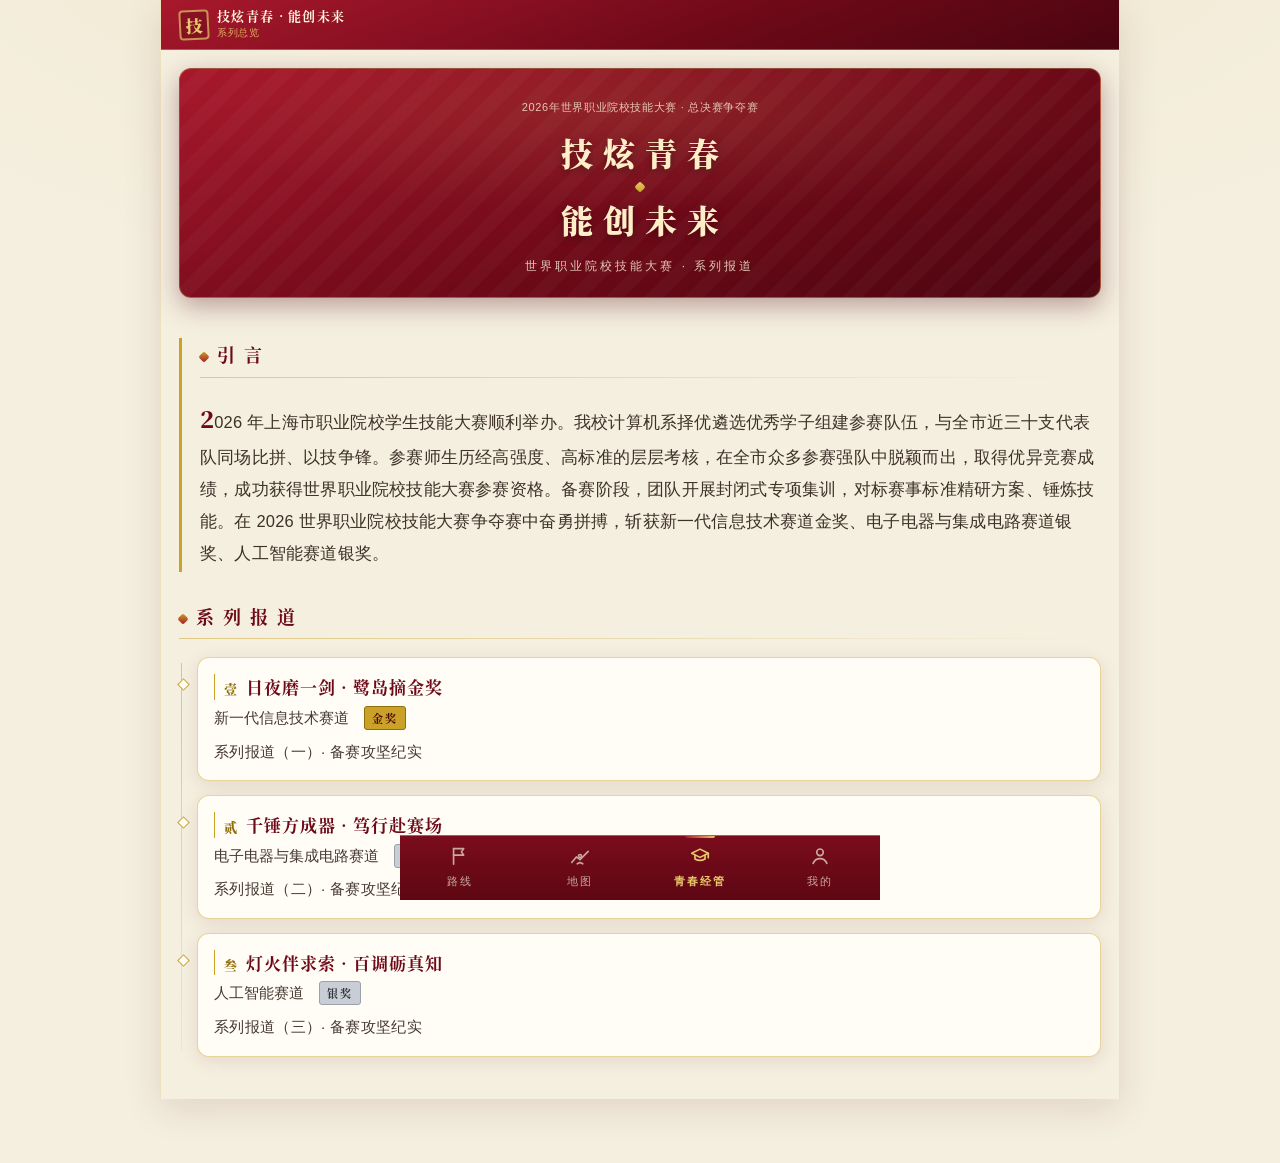
==== commit dfb8fe3a: "feat(competition-timeline): 三篇报道版式改造 + 侧边目录 + 留言区可收放 版式 - 引言去掉卡片，改成正文流：左侧金线、16.5px、行距 1.95、首字下沉 - 三篇" ====
--- a/competition-timeline/index.html
+++ b/competition-timeline/index.html
@@ -1,141 +1,141 @@
-<!DOCTYPE html>
-<html lang="zh-CN">
-<head>
-  <meta charset="UTF-8">
-  <meta name="viewport" content="width=device-width, initial-scale=1, viewport-fit=cover">
-  <meta name="theme-color" content="#6E0918">
-  <meta name="description" content="技炫青春 能创未来 —— 世界职业院校技能大赛系列报道总览：新一代信息技术赛道金奖、电子电器与集成电路赛道银奖、人工智能赛道银奖三篇的时间线入口">
-  <title>技炫青春 能创未来 · 系列报道总览（一）（二）（三）</title>
-  <link rel="stylesheet" href="fonts/noto-serif-sc.css?v=14">
-  <link rel="stylesheet" href="css/style.css">
-  <link rel="stylesheet" href="css/index.css">
-  <link rel="stylesheet" href="css/tabbar.css">
-</head>
-<body class="has-tabbar">
-
-<div class="app">
-
-  <!-- ============ 1. 顶部深红 shell ============ -->
-  <header class="shell-bar">
-    <div class="wrap shell-bar-inner">
-      <!-- 品牌条只做标识，不加交互：点击该区域不应触发跳转 -->
-      <div class="brand">
-        <span class="brand-seal" aria-hidden="true">技</span>
-        <span class="brand-text">
-          <strong>技炫青春 · 能创未来</strong>
-          <em>系列总览</em>
-        </span>
-      </div>
-    </div>
-  </header>
-
-  <!-- ============ 2. Hero ============ -->
-  <section class="hero" id="top" aria-labelledby="hero-title">
-    <div class="hero-glow" aria-hidden="true"></div>
-    <div class="wrap hero-inner">
-      <p class="hero-eyebrow">2026年世界职业院校技能大赛 · 总决赛争夺赛</p>
-
-      <h1 class="hero-title" id="hero-title">
-        <span class="hero-line">技炫青春</span>
-        <span class="hero-orn" aria-hidden="true"></span>
-        <span class="hero-line">能创未来</span>
-      </h1>
-
-      <p class="hero-sub">世界职业院校技能大赛 · 系列报道</p>
-    </div>
-  </section>
-
-  <main class="page">
-    <div class="wrap">
-
-      <!-- ============ 2. 赛事综述（市赛 → 备赛 → 国赛，交代三篇的由来） ============ -->
-      <section class="intro" aria-labelledby="intro-title">
-        <h2 class="block-title" id="intro-title">引 言</h2>
-        <p>2026 年上海市职业院校学生技能大赛顺利举办。我校计算机系择优遴选优秀学子组建参赛队伍，与全市近三十支代表队同场比拼、以技争锋。参赛师生历经高强度、高标准的层层考核，在全市众多参赛强队中脱颖而出，取得优异竞赛成绩，成功获得世界职业院校技能大赛参赛资格。备赛阶段，团队开展封闭式专项集训，对标赛事标准精研方案、锤炼技能。在 2026 世界职业院校技能大赛争夺赛中奋勇拼搏，斩获新一代信息技术赛道金奖、电子电器与集成电路赛道银奖、人工智能赛道银奖。</p>
-      </section>
-
-      <!-- ============ 3. 三篇系列报道入口 ============ -->
-      <section class="series" id="list" aria-labelledby="list-title">
-        <h2 class="block-title" id="list-title">系 列 报 道</h2>
-
-        <ol class="steps series-list">
-          <li>
-            <a class="step series-card" href="series-1.html" id="series-1">
-              <h3><span class="step-no" aria-hidden="true">壹</span>日夜磨一剑 · 鹭岛摘金奖</h3>
-              <div class="step-body">
-                <p>新一代信息技术赛道　<span class="badge badge-passed">金奖</span></p>
-                <p class="series-note">系列报道（一）· 备赛攻坚纪实</p>
-              </div>
-            </a>
-          </li>
-
-          <li>
-            <a class="step series-card" href="series-2.html" id="series-2">
-              <h3><span class="step-no" aria-hidden="true">贰</span>千锤方成器 · 笃行赴赛场</h3>
-              <div class="step-body">
-                <p>电子电器与集成电路赛道　<span class="badge badge-silver">银奖</span></p>
-                <p class="series-note">系列报道（二）· 备赛攻坚纪实</p>
-              </div>
-            </a>
-          </li>
-
-          <li>
-            <a class="step series-card" href="series-3.html" id="series-3">
-              <h3><span class="step-no" aria-hidden="true">叁</span>灯火伴求索 · 百调砺真知</h3>
-              <div class="step-body">
-                <p>人工智能赛道　<span class="badge badge-silver">银奖</span></p>
-                <p class="series-note">系列报道（三）· 备赛攻坚纪实</p>
-              </div>
-            </a>
-          </li>
-        </ol>
-      </section>
-
-    </div>
-  </main>
-
-</div>
-
-  <!-- 底部四栏导航：与长征主站一致，保证随时能回到主站各栏目 -->
-  <nav id="tabbar" aria-label="主导航">
-    <a class="tab" href="../index.html#/">
-      <svg class="ic" viewBox="0 0 24 24" aria-hidden="true"><path d="M5 21V4"/><path d="M5 4h11l-2.5 3.5L16 11H5"/></svg>
-      <span class="tab-text">路线</span>
-    </a>
-    <a class="tab" href="../index.html#/map">
-      <svg class="ic" viewBox="0 0 24 24" aria-hidden="true"><path d="M3 19l5-6 4 3 9-9"/><circle cx="12" cy="12" r="1.6"/><path d="M9 20.5l3-1.5 3 1.5"/></svg>
-      <span class="tab-text">地图</span>
-    </a>
-    <a class="tab tab-active" href="index.html" aria-current="page">
-      <svg class="ic" viewBox="0 0 24 24" aria-hidden="true"><path d="M3 9l9-4.5L21 9l-9 4.5L3 9z"/><path d="M6.5 11v4.2c3.5 2 7.5 2 11 0V11"/><path d="M21 9v5"/></svg>
-      <span class="tab-text">青春经管</span>
-    </a>
-    <a class="tab" href="../index.html#/profile">
-      <svg class="ic" viewBox="0 0 24 24" aria-hidden="true"><circle cx="12" cy="8" r="3.6"/><path d="M4.5 20c1.5-3.6 4.4-5.2 7.5-5.2s6 1.6 7.5 5.2"/></svg>
-      <span class="tab-text">我的</span>
-    </a>
-  </nav>
-
-
-  <!-- 1) 保留查询参数（?demo=1 / ?live=1），避免回主站被路由守卫弹到登录页；
-        页内返回链同样带 data-keep-search，走同一段改写
-       2) 专题站内点「青春经管」一律不跳转：首页与系列页均原地不动 -->
-  <script>
-  (function () {
-    var q = location.search
-    var links = document.querySelectorAll('#tabbar a[href*="index.html"], a[data-keep-search]')
-    for (var i = 0; i < links.length; i++) {
-      var href = links[i].getAttribute('href')
-      var parts = href.split('#')
-      if (q) links[i].setAttribute('href', parts[0] + q + (parts[1] ? '#' + parts[1] : ''))
-    }
-    var self = document.querySelector('#tabbar .tab[aria-current="page"]')
-    if (!self) return
-    self.addEventListener('click', function (e) {
-      e.preventDefault()
-    })
-  })()
-  </script>
-
-</body>
-</html>
+<!DOCTYPE html>
+<html lang="zh-CN">
+<head>
+  <meta charset="UTF-8">
+  <meta name="viewport" content="width=device-width, initial-scale=1, viewport-fit=cover">
+  <meta name="theme-color" content="#6E0918">
+  <meta name="description" content="技炫青春 能创未来 —— 世界职业院校技能大赛系列报道总览：新一代信息技术赛道金奖、电子电器与集成电路赛道银奖、人工智能赛道银奖三篇的时间线入口">
+  <title>技炫青春 能创未来 · 系列报道总览（一）（二）（三）</title>
+  <link rel="stylesheet" href="fonts/noto-serif-sc.css?v=15">
+  <link rel="stylesheet" href="css/style.css">
+  <link rel="stylesheet" href="css/index.css">
+  <link rel="stylesheet" href="css/tabbar.css">
+</head>
+<body class="has-tabbar">
+
+<div class="app">
+
+  <!-- ============ 1. 顶部深红 shell ============ -->
+  <header class="shell-bar">
+    <div class="wrap shell-bar-inner">
+      <!-- 品牌条只做标识，不加交互：点击该区域不应触发跳转 -->
+      <div class="brand">
+        <span class="brand-seal" aria-hidden="true">技</span>
+        <span class="brand-text">
+          <strong>技炫青春 · 能创未来</strong>
+          <em>系列总览</em>
+        </span>
+      </div>
+    </div>
+  </header>
+
+  <!-- ============ 2. Hero ============ -->
+  <section class="hero" id="top" aria-labelledby="hero-title">
+    <div class="hero-glow" aria-hidden="true"></div>
+    <div class="wrap hero-inner">
+      <p class="hero-eyebrow">2026年世界职业院校技能大赛 · 总决赛争夺赛</p>
+
+      <h1 class="hero-title" id="hero-title">
+        <span class="hero-line">技炫青春</span>
+        <span class="hero-orn" aria-hidden="true"></span>
+        <span class="hero-line">能创未来</span>
+      </h1>
+
+      <p class="hero-sub">世界职业院校技能大赛 · 系列报道</p>
+    </div>
+  </section>
+
+  <main class="page">
+    <div class="wrap">
+
+      <!-- ============ 2. 赛事综述（市赛 → 备赛 → 国赛，交代三篇的由来） ============ -->
+      <section class="intro" aria-labelledby="intro-title">
+        <h2 class="block-title" id="intro-title">引 言</h2>
+        <p>2026 年上海市职业院校学生技能大赛顺利举办。我校计算机系择优遴选优秀学子组建参赛队伍，与全市近三十支代表队同场比拼、以技争锋。参赛师生历经高强度、高标准的层层考核，在全市众多参赛强队中脱颖而出，取得优异竞赛成绩，成功获得世界职业院校技能大赛参赛资格。备赛阶段，团队开展封闭式专项集训，对标赛事标准精研方案、锤炼技能。在 2026 世界职业院校技能大赛争夺赛中奋勇拼搏，斩获新一代信息技术赛道金奖、电子电器与集成电路赛道银奖、人工智能赛道银奖。</p>
+      </section>
+
+      <!-- ============ 3. 三篇系列报道入口 ============ -->
+      <section class="series" id="list" aria-labelledby="list-title">
+        <h2 class="block-title" id="list-title">系 列 报 道</h2>
+
+        <ol class="steps series-list">
+          <li>
+            <a class="step series-card" href="series-1.html" id="series-1">
+              <h3><span class="step-no" aria-hidden="true">壹</span>日夜磨一剑 · 鹭岛摘金奖</h3>
+              <div class="step-body">
+                <p>新一代信息技术赛道　<span class="badge badge-passed">金奖</span></p>
+                <p class="series-note">系列报道（一）· 备赛攻坚纪实</p>
+              </div>
+            </a>
+          </li>
+
+          <li>
+            <a class="step series-card" href="series-2.html" id="series-2">
+              <h3><span class="step-no" aria-hidden="true">贰</span>千锤方成器 · 笃行赴赛场</h3>
+              <div class="step-body">
+                <p>电子电器与集成电路赛道　<span class="badge badge-silver">银奖</span></p>
+                <p class="series-note">系列报道（二）· 备赛攻坚纪实</p>
+              </div>
+            </a>
+          </li>
+
+          <li>
+            <a class="step series-card" href="series-3.html" id="series-3">
+              <h3><span class="step-no" aria-hidden="true">叁</span>灯火伴求索 · 百调砺真知</h3>
+              <div class="step-body">
+                <p>人工智能赛道　<span class="badge badge-silver">银奖</span></p>
+                <p class="series-note">系列报道（三）· 备赛攻坚纪实</p>
+              </div>
+            </a>
+          </li>
+        </ol>
+      </section>
+
+    </div>
+  </main>
+
+</div>
+
+  <!-- 底部四栏导航：与长征主站一致，保证随时能回到主站各栏目 -->
+  <nav id="tabbar" aria-label="主导航">
+    <a class="tab" href="../index.html#/">
+      <svg class="ic" viewBox="0 0 24 24" aria-hidden="true"><path d="M5 21V4"/><path d="M5 4h11l-2.5 3.5L16 11H5"/></svg>
+      <span class="tab-text">路线</span>
+    </a>
+    <a class="tab" href="../index.html#/map">
+      <svg class="ic" viewBox="0 0 24 24" aria-hidden="true"><path d="M3 19l5-6 4 3 9-9"/><circle cx="12" cy="12" r="1.6"/><path d="M9 20.5l3-1.5 3 1.5"/></svg>
+      <span class="tab-text">地图</span>
+    </a>
+    <a class="tab tab-active" href="index.html" aria-current="page">
+      <svg class="ic" viewBox="0 0 24 24" aria-hidden="true"><path d="M3 9l9-4.5L21 9l-9 4.5L3 9z"/><path d="M6.5 11v4.2c3.5 2 7.5 2 11 0V11"/><path d="M21 9v5"/></svg>
+      <span class="tab-text">青春经管</span>
+    </a>
+    <a class="tab" href="../index.html#/profile">
+      <svg class="ic" viewBox="0 0 24 24" aria-hidden="true"><circle cx="12" cy="8" r="3.6"/><path d="M4.5 20c1.5-3.6 4.4-5.2 7.5-5.2s6 1.6 7.5 5.2"/></svg>
+      <span class="tab-text">我的</span>
+    </a>
+  </nav>
+
+
+  <!-- 1) 保留查询参数（?demo=1 / ?live=1），避免回主站被路由守卫弹到登录页；
+        页内返回链同样带 data-keep-search，走同一段改写
+       2) 专题站内点「青春经管」一律不跳转：首页与系列页均原地不动 -->
+  <script>
+  (function () {
+    var q = location.search
+    var links = document.querySelectorAll('#tabbar a[href*="index.html"], a[data-keep-search]')
+    for (var i = 0; i < links.length; i++) {
+      var href = links[i].getAttribute('href')
+      var parts = href.split('#')
+      if (q) links[i].setAttribute('href', parts[0] + q + (parts[1] ? '#' + parts[1] : ''))
+    }
+    var self = document.querySelector('#tabbar .tab[aria-current="page"]')
+    if (!self) return
+    self.addEventListener('click', function (e) {
+      e.preventDefault()
+    })
+  })()
+  </script>
+
+</body>
+</html>
--- a/competition-timeline/fonts/noto-serif-sc.css
+++ b/competition-timeline/fonts/noto-serif-sc.css
@@ -1,22 +1,22 @@
-/* Noto Serif SC 子集（仅含站点实际用到的字符，fontTools 生成） */
-@font-face {
-  font-family: 'Noto Serif SC';
-  font-style: normal;
-  font-weight: 400;
-  font-display: swap;
-  src: url(noto-serif-sc-400.woff2?v=14) format('woff2');
-}
-@font-face {
-  font-family: 'Noto Serif SC';
-  font-style: normal;
-  font-weight: 700;
-  font-display: swap;
-  src: url(noto-serif-sc-700.woff2?v=14) format('woff2');
-}
-@font-face {
-  font-family: 'Noto Serif SC';
-  font-style: normal;
-  font-weight: 900;
-  font-display: swap;
-  src: url(noto-serif-sc-900.woff2?v=14) format('woff2');
-}
+/* Noto Serif SC 子集（仅含站点实际用到的字符，fontTools 生成） */
+@font-face {
+  font-family: 'Noto Serif SC';
+  font-style: normal;
+  font-weight: 400;
+  font-display: swap;
+  src: url(noto-serif-sc-400.woff2?v=15) format('woff2');
+}
+@font-face {
+  font-family: 'Noto Serif SC';
+  font-style: normal;
+  font-weight: 700;
+  font-display: swap;
+  src: url(noto-serif-sc-700.woff2?v=15) format('woff2');
+}
+@font-face {
+  font-family: 'Noto Serif SC';
+  font-style: normal;
+  font-weight: 900;
+  font-display: swap;
+  src: url(noto-serif-sc-900.woff2?v=15) format('woff2');
+}
--- a/competition-timeline/css/style.css
+++ b/competition-timeline/css/style.css
@@ -1,1288 +1,1635 @@
-/* ============================================================
-   日夜磨一剑 · 鹭岛摘金奖 —— 备赛攻坚纪实
-   严格对齐 changzheng-web-main/DESIGN.md 与 css/style.css 的尺寸体系：
-
-   布局   #app  max-width 480px 居中；.page padding 18px；卡片间距 14px；区块间距 24px
-   桌面   >520px：#app 金侧线 1px/18% + 深红落影 0 10px 36px；两侧露宣纸底
-   字号   hero 32px(900/字距10px) / 页面大标 26px(900) / 区块标 18px(700/字距2px)
-          正文 15px/1.65 / 辅助 12px / 微注 11px
-   形状   倒角 12 / 8 / 5px；徽章 3px；印章 62px；金线 1px/45%
-   签名   优秀留言 = 金印 cmt-stamp（stampIn 动画）
-   ============================================================ */
-
-:root {
-  /* ---- 深红五阶 ---- */
-  --red-deep: #4A0510;
-  --red-dark: #6E0918;
-  --red: #A8182C;
-  --red-mid: #C8102E;
-  --red-bright: #D43A4E;
-  --red-bg: #FAEEEF;
-
-  /* ---- 烫金三阶 ---- */
-  --gold: #C9A227;
-  --gold-light: #E8C86A;
-  --gold-deep: #8F6E0B;
-  --gold-pale: #F5E9C8;
-  --gold-bg: #FAF4E2;
-  --gold-border: 1px solid rgba(201, 162, 39, 0.45);
-
-  /* ---- 宣纸与墨 ---- */
-  --paper: #F5EFE0;
-  --card: #FFFDF6;
-  --ink: #33261A;
-  --muted: #6E6350;
-  --line: #E3D6B8;
-
-  /* ---- 辅助 ---- */
-  --green: #3E7C44;
-  --gray-bg: #ECE7DA;
-
-  /* ---- 字体 ---- */
-  --font-title: "Noto Serif SC", "Songti SC", "SimSun", serif;
-  --font-body: "PingFang SC", "Hiragino Sans GB", "Microsoft YaHei", sans-serif;
-
-  /* ---- 形状 / 投影 ---- */
-  --r-lg: 12px;
-  --r-md: 8px;
-  --r-sm: 5px;
-  --shadow: 0 4px 18px rgba(74, 5, 16, 0.10);
-  --shadow-hover: 0 6px 22px rgba(74, 5, 16, 0.14);
-}
-
-* { box-sizing: border-box; margin: 0; padding: 0; }
-
-html {
-  -webkit-text-size-adjust: 100%;
-  text-size-adjust: 100%;
-  scroll-behavior: smooth;
-}
-
-body {
-  background: var(--paper);
-  color: var(--ink);
-  font-family: var(--font-body);
-  font-size: 15px;
-  line-height: 1.65;
-  -webkit-font-smoothing: antialiased;
-  overflow-x: hidden;
-}
-
-img { display: block; max-width: 100%; height: auto; }
-a { color: var(--red-mid); text-decoration: none; }
-a:focus-visible, button:focus-visible {
-  outline: none;
-  box-shadow: 0 0 0 3px rgba(201, 162, 39, 0.55);
-  border-radius: 3px;
-}
-
-b, time, dd { font-variant-numeric: tabular-nums; }
-
-.wrap { width: 100%; }
-
-/* ============================================================
-   布局骨架：480px 单列
-   ============================================================ */
-.app {
-  max-width: 480px;
-  margin: 0 auto;
-  min-height: 100vh;
-  background: var(--paper);
-}
-
-.page { padding: 18px 18px 28px; }
-
-/* ============================================================
-   顶部深红 shell（红底金文）
-   ============================================================ */
-.shell-bar {
-  position: sticky;
-  top: 0;
-  z-index: 20;
-  background: linear-gradient(160deg, var(--red) 0%, var(--red-dark) 58%, var(--red-deep) 100%);
-  border-bottom: 1px solid rgba(232, 200, 106, 0.35);
-  padding: 8px 18px;
-}
-
-.shell-bar-inner {
-  display: flex;
-  align-items: center;
-  justify-content: space-between;
-  gap: 8px;
-}
-
-.brand {
-  display: flex;
-  align-items: center;
-  gap: 8px;
-  min-width: 0;
-  color: #FFF4DC;
-}
-
-.brand-seal {
-  flex: none;
-  display: grid;
-  place-items: center;
-  width: 30px;
-  height: 30px;
-  border: 2px solid rgba(232, 200, 106, 0.7);
-  border-radius: 4px;
-  color: var(--gold-light);
-  font-family: var(--font-title);
-  font-weight: 900;
-  font-size: 17px;
-  line-height: 1;
-  background: rgba(74, 5, 16, 0.3);
-  transform: rotate(-3deg);
-}
-
-.brand-text { display: flex; flex-direction: column; min-width: 0; }
-.brand-text strong {
-  font-family: var(--font-title);
-  font-weight: 700;
-  font-size: 13px;
-  letter-spacing: 0.1em;
-  line-height: 1.3;
-  white-space: nowrap;
-  overflow: hidden;
-  text-overflow: ellipsis;
-}
-.brand-text em {
-  font-style: normal;
-  font-size: 10px;
-  letter-spacing: 0.06em;
-  color: rgba(232, 200, 106, 0.85);
-}
-
-.jump { display: flex; gap: 5px; flex: none; }
-.jump a {
-  display: grid;
-  place-items: center;
-  min-width: 44px;
-  min-height: 30px;
-  padding: 0 8px;
-  border: 1px solid rgba(232, 200, 106, 0.4);
-  border-radius: var(--r-sm);
-  color: var(--gold-light);
-  font-size: 12px;
-  letter-spacing: 0.1em;
-}
-.jump a:hover, .jump a:active {
-  background: rgba(245, 233, 200, 0.14);
-  color: #FFF4DC;
-}
-
-/* ============================================================
-   Hero：军旗式深红横幅（圆角卡片，非通栏）
-   ============================================================ */
-.hero {
-  position: relative;
-  overflow: hidden;
-  background:
-    repeating-linear-gradient(-45deg, rgba(255, 255, 255, 0.028) 0 14px, transparent 14px 28px),
-    linear-gradient(160deg, #A8182C 0%, var(--red-dark) 58%, var(--red-deep) 100%);
-  border: 1px solid rgba(232, 200, 106, 0.35);
-  border-radius: var(--r-lg);
-  color: #FFF4DC;
-  padding: 30px 22px 20px;
-  margin: 18px 18px 18px;
-  text-align: center;
-  box-shadow: 0 8px 26px rgba(74, 5, 16, 0.35);
-}
-
-.hero-glow {
-  position: absolute;
-  inset: -40% -20% auto;
-  height: 120%;
-  background: radial-gradient(closest-side, rgba(232, 200, 106, 0.10), transparent 72%);
-  pointer-events: none;
-}
-
-.hero-inner { position: relative; }
-
-.hero-eyebrow {
-  font-size: 11px;
-  line-height: 1.6;
-  letter-spacing: 0.06em;
-  color: rgba(255, 244, 220, 0.78);
-  margin-bottom: 14px;
-}
-
-.hero-title {
-  font-family: var(--font-title);
-  font-weight: 900;
-  font-size: 32px;
-  line-height: 1.35;
-  letter-spacing: 10px;
-  text-indent: 10px;
-  color: #FFEFC8;
-  text-shadow: 0 2px 8px rgba(0, 0, 0, 0.35);
-}
-.hero-line { display: block; }
-
-/* 菱形分隔（自绘几何，禁字形★）：两行主标之间的居中装饰 */
-.hero-orn {
-  display: block;
-  width: 8px;
-  height: 8px;
-  margin: 9px auto 7px;
-  background: linear-gradient(135deg, var(--gold-light), var(--gold));
-  transform: rotate(45deg);
-  border-radius: 2px;
-}
-
-/* 四格统计 */
-.hero-stats {
-  display: flex;
-  margin-top: 20px;
-  background: rgba(0, 0, 0, 0.16);
-  border: 1px solid rgba(232, 200, 106, 0.22);
-  border-radius: var(--r-md);
-  padding: 14px 0;
-}
-.stat {
-  flex: 1;
-  text-align: center;
-  min-width: 0;
-}
-.stat + .stat { border-left: 1px solid rgba(232, 200, 106, 0.25); }
-.stat dt {
-  font-size: 11px;
-  letter-spacing: 2px;
-  color: rgba(255, 244, 220, 0.82);
-  margin-bottom: 3px;
-}
-.stat dd {
-  font-family: var(--font-title);
-  font-size: 24px;
-  font-weight: 900;
-  color: var(--gold-light);
-  line-height: 1.2;
-}
-.stat dd b { font-weight: 900; }
-
-.hero-sub {
-  font-size: 12px;
-  letter-spacing: 3px;
-  color: rgba(255, 244, 220, 0.8);
-  margin-top: 16px;
-}
-.hero-meta {
-  font-size: 11px;
-  letter-spacing: 0.04em;
-  color: rgba(255, 244, 220, 0.62);
-  margin-top: 8px;
-}
-
-/* ============================================================
-   区块标题（铅印小节题：菱形起首 + 底部渐隐金线）
-   ============================================================ */
-.block-title {
-  font-family: var(--font-title);
-  font-size: 18px;
-  font-weight: 700;
-  letter-spacing: 2px;
-  color: var(--red-dark);
-  margin: 26px 0 12px;
-  position: relative;
-  padding-bottom: 8px;
-}
-.block-title::before {
-  content: '';
-  display: inline-block;
-  width: 8px;
-  height: 8px;
-  background: linear-gradient(135deg, var(--gold), var(--red));
-  transform: rotate(45deg);
-  border-radius: 2px;
-  margin-right: 9px;
-  vertical-align: 1px;
-}
-.block-title::after {
-  content: '';
-  position: absolute;
-  left: 0;
-  right: 0;
-  bottom: 0;
-  height: 1px;
-  background: linear-gradient(90deg, rgba(201, 162, 39, 0.5), transparent);
-}
-
-/* 引言 / 来源卡 */
-.intro, .foot {
-  background: var(--card);
-  border: var(--gold-border);
-  border-radius: var(--r-lg);
-  box-shadow: var(--shadow);
-  padding: 16px;
-  margin-bottom: 14px;
-}
-.intro p { font-size: 15px; color: #453830; }
-.intro p + p { margin-top: 10px; }
-.intro strong { color: var(--red-dark); }
-.intro-lead {
-  border-top: 1px dashed var(--line);
-  padding-top: 10px;
-  color: var(--muted);
-  font-size: 13px;
-}
-
-/* ============================================================
-   阶段块（赛前 / 赛中 / 赛后）—— 区块间距 24px
-   ============================================================ */
-.phase { position: relative; margin-bottom: 24px; }
-
-.phase::before {
-  content: "";
-  position: absolute;
-  top: 58px;
-  bottom: -12px;
-  left: 3px;
-  width: 1px;
-  background: linear-gradient(180deg, rgba(201, 162, 39, 0.55), rgba(201, 162, 39, 0.12));
-}
-
-.phase-head {
-  position: relative;
-  display: flex;
-  align-items: flex-start;
-  gap: 10px;
-  margin-bottom: 12px;
-  padding-left: 18px;
-  padding-bottom: 10px;
-  border-bottom: 1px solid var(--line);
-}
-
-.phase-index {
-  flex: none;
-  display: grid;
-  place-items: center;
-  width: 38px;
-  height: 38px;
-  border-radius: var(--r-sm);
-  background: linear-gradient(165deg, var(--red-mid), var(--red-dark));
-  border: 1px solid rgba(232, 200, 106, 0.45);
-  color: var(--gold-light);
-  font-family: var(--font-title);
-  font-weight: 900;
-  font-size: 19px;
-  line-height: 1;
-  box-shadow: 0 4px 14px rgba(74, 5, 16, 0.18);
-}
-
-/* 只有一个大标题的分区头：序号与标题同一行居中，副标另起一行贴在标题下 */
-.phase-head--single {
-  display: grid;
-  grid-template-columns: auto 1fr;
-  align-items: center;
-  gap: 0 10px;
-}
-
-.phase-head--single .phase-index { grid-column: 1; grid-row: 1; }
-.phase-head--single .phase-title { grid-column: 2; grid-row: 1; }
-
-.phase-head::before {
-  content: "";
-  position: absolute;
-  left: 0;
-  top: 16px;
-  width: 9px;
-  height: 9px;
-  background: linear-gradient(160deg, var(--gold-light), var(--gold-deep));
-  transform: rotate(45deg);
-  box-shadow: 0 0 0 3px var(--paper);
-}
-
-.phase-name {
-  font-size: 11px;
-  letter-spacing: 0.3em;
-  color: var(--red);
-  margin-bottom: 1px;
-}
-
-/* 页面大标：26px / 900 */
-.phase-title {
-  font-family: var(--font-title);
-  font-weight: 900;
-  font-size: 26px;
-  line-height: 1.3;
-  letter-spacing: 6px;
-  text-indent: 6px;
-  color: var(--red-dark);
-}
-
-.phase-sub {
-  margin-top: 3px;
-  font-size: 12px;
-  color: var(--muted);
-  letter-spacing: 0.02em;
-}
-
-/* ---- 照片 ---- */
-.figure {
-  margin: 0 0 14px 18px;
-  background: var(--card);
-  border: var(--gold-border);
-  border-radius: var(--r-md);
-  padding: 5px;
-  box-shadow: var(--shadow);
-}
-.figure img { width: 100%; border-radius: 4px; background: var(--gray-bg); }
-.figure figcaption {
-  padding: 7px 5px 3px;
-  font-size: 11px;
-  line-height: 1.6;
-  color: var(--muted);
-  letter-spacing: 0.02em;
-}
-
-/* ============================================================
-   步骤卡（时间轴子节点）
-   ============================================================ */
-.steps {
-  list-style: none;
-  margin-left: 18px;
-  position: relative;
-}
-
-.step {
-  position: relative;
-  margin-bottom: 14px;
-  background: var(--card);
-  border: var(--gold-border);
-  border-radius: var(--r-lg);
-  box-shadow: var(--shadow);
-  padding: 16px;
-}
-
-.step::before {
-  content: "";
-  position: absolute;
-  left: -19px;
-  top: 22px;
-  width: 7px;
-  height: 7px;
-  background: var(--card);
-  border: 1px solid var(--gold);
-  transform: rotate(45deg);
-}
-
-.step h3 {
-  font-family: var(--font-title);
-  font-weight: 700;
-  font-size: 17px;
-  line-height: 1.5;
-  letter-spacing: 1px;
-  color: var(--red-dark);
-  margin-bottom: 6px;
-  padding-left: 9px;
-  border-left: 1px solid var(--gold);
-}
-
-.step-body p { font-size: 15px; color: #453830; }
-
-/* 步骤列表中夹带的图片项：不加卡片样式，只保留图片本身的相框 */
-.steps > .step-plain {
-  list-style: none;
-  margin-bottom: 14px;
-}
-
-.step-plain .figure { margin: 0; }
-
-
-.step-body p + p { margin-top: 8px; }
-.step-body strong { color: var(--red-dark); font-weight: 700; }
-
-/* ---- 队员名册 ---- */
-.roster {
-  list-style: none;
-  display: grid;
-  grid-template-columns: repeat(2, 1fr);
-  gap: 8px;
-  margin: 12px 0;
-}
-.roster li {
-  background: var(--gold-bg);
-  border: 1px solid rgba(201, 162, 39, 0.3);
-  border-radius: var(--r-sm);
-  padding: 8px 10px;
-  display: flex;
-  flex-direction: column;
-  gap: 1px;
-}
-
-/* 带证件照的名单（目前仅系列一）：左图右文 */
-.roster--photo li {
-  flex-direction: row;
-  align-items: center;
-  gap: 9px;
-  padding: 7px 8px;
-}
-
-/* 队员证件照：3:4 竖版，与卡片同高、贴左 */
-.roster-photo {
-  flex: 0 0 auto;
-  width: 42px;
-  height: 56px;
-  object-fit: cover;
-  object-position: 50% 25%;   /* 偏上取景，保证脸部完整 */
-  border: 1px solid rgba(201, 162, 39, 0.45);
-  border-radius: 3px;
-  background: var(--card);
-}
-
-.roster-text {
-  display: flex;
-  flex-direction: column;
-  gap: 1px;
-  min-width: 0;
-}
-.roster b {
-  font-family: var(--font-title);
-  font-weight: 700;
-  font-size: 15px;
-  letter-spacing: 1px;
-  color: var(--red-dark);
-}
-/* 「班主任 某某」整段不拆行 */
-.roster small .rt { white-space: nowrap; }
-
-/* 照片版名单的小字：班级与班主任各占一行 */
-.roster--photo small {
-  display: flex;
-  flex-direction: column;
-  font-size: 10px;
-  line-height: 1.5;
-  letter-spacing: 0;
-}
-
-/* 岗位介绍：名字下方一行，红色小字，最多两行 */
-.roster-role {
-  font-style: normal;
-  font-size: 10px;
-  line-height: 1.35;
-  letter-spacing: 0.01em;
-  color: var(--red);
-  margin-bottom: 1px;
-}
-
-.coach {
-  display: block;              /* 行内排布：顿号按正常文字间距跟随姓名 */
-  font-size: 12px;
-  line-height: 1.9;
-  color: var(--muted);
-  border-top: 1px dashed var(--line);
-  padding-top: 10px;
-}
-.coach b {
-  display: inline-block;
-  font-family: var(--font-title);
-  font-weight: 700;
-  font-size: 13px;
-  letter-spacing: 1px;
-  color: var(--ink);
-  background: var(--gold-pale);
-  border: 1px solid rgba(201, 162, 39, 0.4);
-  border-radius: 3px;
-  padding: 1px 7px;
-  vertical-align: 1px;
-}
-
-/* 姓名之间的顿号（行内流，仅微调左右留白） */
-.coach-sep {
-  display: inline-block;
-  margin: 0 0 0 -1px;
-  color: var(--muted);
-}
-
-/* ---- 关键词（方角，非胶囊） ---- */
-.tags {
-  display: flex;
-  flex-wrap: wrap;
-  gap: 6px;
-  margin-top: 12px;
-}
-.tags span {
-  font-size: 12px;
-  letter-spacing: 0.02em;
-  color: var(--red-dark);
-  background: var(--red-bg);
-  border: 1px solid rgba(168, 24, 44, 0.28);
-  border-radius: 3px;
-  padding: 2px 8px;
-}
-
-/* ---- 赛中结果卡 ---- */
-.step-result { background: var(--gold-bg); }
-
-@keyframes stampIn {
-  0%   { transform: scale(1.9) rotate(-14deg); opacity: 0; filter: blur(3px); }
-  55%  { transform: scale(0.94) rotate(-2deg); opacity: 1; filter: blur(0); }
-  75%  { transform: scale(1.05) rotate(-4deg); }
-  100% { transform: scale(1) rotate(-3deg); opacity: 0.88; }
-}
-
-/* ============================================================
-   时间线速览表
-   ============================================================ */
-.overview { margin-bottom: 14px; }
-
-.table-box {
-  background: var(--card);
-  border: var(--gold-border);
-  border-radius: var(--r-lg);
-  box-shadow: var(--shadow);
-  padding: 4px 16px;
-}
-
-/* 480px 单列内三列过窄 —— 采用堆叠式（阶段徽章 / 关键节点 / 核心内容逐行） */
-table, thead, tbody, tr, th, td { display: block; }
-thead { display: none; }
-
-tbody tr {
-  padding: 14px 0;
-  border-top: 1px solid var(--line);
-}
-tbody tr:first-child { border-top: none; }
-
-tbody th {
-  padding: 0 0 8px;
-  border: none;
-  text-align: left;
-}
-tbody td {
-  border: none;
-  padding: 0;
-  text-align: left;
-  font-size: 15px;
-  color: #453830;
-  line-height: 1.65;
-}
-tbody td + td { margin-top: 8px; }
-
-/* 列标签（替代表头） */
-tbody td:nth-child(2)::before,
-tbody td:nth-child(3)::before {
-  display: block;
-  font-family: var(--font-title);
-  font-weight: 700;
-  font-size: 11px;
-  letter-spacing: 2px;
-  color: var(--gold-deep);
-  margin-bottom: 2px;
-}
-tbody td:nth-child(2)::before { content: '关键节点'; }
-tbody td:nth-child(3)::before { content: '核心内容'; }
-
-tbody td:nth-child(2) {
-  font-size: 13px;
-  color: var(--muted);
-}
-
-/* 徽章：方角 3px + 1px 同色描边 */
-.badge {
-  display: inline-block;
-  font-family: var(--font-title);
-  font-weight: 700;
-  font-size: 11px;
-  letter-spacing: 2px;
-  padding: 2px 7px;
-  border-radius: 3px;
-  white-space: nowrap;
-  background: #FFFFFF;
-  color: var(--red);
-  border: 1px solid var(--red);
-}
-.badge-checked {
-  background: var(--red);
-  color: #FFF4DC;
-  border-color: var(--gold);
-}
-.badge-passed {
-  background: var(--gold);
-  color: var(--red-deep);
-  border-color: var(--gold-deep);
-}
-
-/* ============================================================
-   页脚来源
-   ============================================================ */
-.foot { border-top: 2px solid var(--red-dark); }
-.foot p { font-size: 13px; color: #453830; }
-.foot a { border-bottom: 1px solid rgba(201, 162, 39, 0.55); padding-bottom: 1px; }
-.foot a:hover { color: var(--red-dark); background: var(--gold-pale); }
-.foot .small {
-  margin-top: 8px;
-  font-size: 11px;
-  line-height: 1.7;
-  color: var(--muted);
-}
-
-/* ============================================================
-   留言区
-   ============================================================ */
-.comments { margin-bottom: 24px; }
-
-.cmt-panel {
-  background: var(--card);
-  border: var(--gold-border);
-  border-radius: var(--r-lg);
-  box-shadow: var(--shadow);
-  padding: 16px;
-}
-
-/* ---- 表单 ---- */
-.cmt-form { display: block; }
-
-.field { display: block; margin-bottom: 12px; }
-
-.field-label {
-  display: block;
-  font-family: var(--font-title);
-  font-weight: 700;
-  font-size: 12px;
-  letter-spacing: 2px;
-  color: var(--gold-deep);
-  margin-bottom: 5px;
-}
-
-.cmt-input,
-.cmt-textarea {
-  display: block;
-  width: 100%;
-  font-family: var(--font-body);
-  font-size: 15px;
-  line-height: 1.6;
-  color: var(--ink);
-  background: #FFFDF8;
-  border: 1px solid var(--line);
-  border-radius: var(--r-sm);
-  padding: 9px 11px;
-  transition: border-color 0.2s ease, box-shadow 0.2s ease;
-  -webkit-appearance: none;
-  appearance: none;
-}
-.cmt-textarea { resize: vertical; min-height: 76px; }
-
-.cmt-input::placeholder,
-.cmt-textarea::placeholder { color: #A79B87; }
-
-.cmt-input:focus,
-.cmt-textarea:focus {
-  outline: none;
-  border-color: rgba(168, 24, 44, 0.55);
-  box-shadow: 0 0 0 3px rgba(201, 162, 39, 0.22);
-}
-
-.cmt-input[aria-invalid="true"],
-.cmt-textarea[aria-invalid="true"] {
-  border-color: var(--red);
-  box-shadow: 0 0 0 3px rgba(168, 24, 44, 0.12);
-}
-
-/* ---- 操作行 ---- */
-.cmt-actions {
-  display: flex;
-  align-items: center;
-  justify-content: space-between;
-  gap: 10px;
-  margin-top: 4px;
-}
-
-.cmt-count {
-  font-size: 11px;
-  letter-spacing: 0.04em;
-  color: var(--muted);
-}
-.cmt-count b { font-weight: 700; color: var(--red-dark); }
-.cmt-count.is-warn b { color: var(--red); }
-
-.cmt-submit {
-  flex: none;
-  display: inline-flex;
-  align-items: center;
-  justify-content: center;
-  min-width: 104px;
-  min-height: 40px;
-  padding: 0 18px;
-  border: 1px solid rgba(232, 200, 106, 0.55);
-  border-radius: var(--r-sm);
-  background: linear-gradient(170deg, var(--red-mid), var(--red-dark));
-  color: #FFF4DC;
-  font-family: var(--font-body);
-  font-size: 14px;
-  font-weight: 600;
-  letter-spacing: 3px;
-  text-indent: 3px;
-  cursor: pointer;
-  box-shadow: 0 4px 14px rgba(74, 5, 16, 0.24);
-  transition: filter 0.2s ease, transform 0.08s ease;
-}
-.cmt-submit:hover { filter: brightness(1.08); }
-.cmt-submit:active { transform: scale(0.98); }
-.cmt-submit:disabled { opacity: 0.5; cursor: not-allowed; filter: none; }
-
-/* ---- 提示 / 空状态 ---- */
-.cmt-hint {
-  min-height: 0;
-  margin-top: 10px;
-  font-size: 12px;
-  line-height: 1.6;
-  color: var(--red);
-}
-.cmt-hint:empty { display: none; }
-.cmt-hint.is-ok { color: var(--green); }
-
-/* ---- 列表 ---- */
-.cmt-list {
-  list-style: none;
-  margin: 4px 0 0;
-  padding: 0;
-}
-.cmt-list:empty { display: none; }
-
-.cmt-item {
-  position: relative;
-  border-top: 1px solid var(--line);
-  padding: 14px 0 12px;
-}
-.cmt-item:first-child { border-top: none; }
-
-/* 置顶（优秀留言）：金线包边 + 淡金底，留出印章位置 */
-.cmt-item.is-pinned {
-  margin: 0 -6px 12px;
-  padding: 14px 80px 14px 10px;
-  border-top: none;
-  border: 1px solid rgba(201, 162, 39, 0.55);
-  border-radius: var(--r-md);
-  background: linear-gradient(170deg, rgba(250, 244, 226, 0.95), rgba(245, 233, 200, 0.55));
-  box-shadow: 0 4px 18px rgba(74, 5, 16, 0.08);
-}
-.cmt-item.is-pinned + .cmt-item { border-top: none; }
-
-/* ---- 优秀印章：严格对齐 DESIGN.md 的 .stamp / .stamp-gold 规范 ----
-   方形 62px、2.5px 边框、6px 圆角、字距 3px/900、-3deg、0.88 透明度、径向斑驳噪点 */
-.cmt-stamp {
-  position: absolute;
-  top: 14px;
-  right: 10px;
-  display: inline-flex;
-  align-items: center;
-  justify-content: center;
-  width: 62px;
-  height: 62px;
-  border: 2.5px solid var(--gold-deep);
-  border-radius: 6px;
-  color: var(--gold-deep);
-  font-family: var(--font-title);
-  font-size: 18px;
-  font-weight: 900;
-  letter-spacing: 3px;
-  text-indent: 3px;
-  line-height: 1.25;
-  text-align: center;
-  transform: rotate(-3deg);
-  opacity: 0.88;
-  user-select: none;
-  background:
-    radial-gradient(circle at 20% 30%, rgba(143, 110, 11, 0.10) 0 1px, transparent 2px),
-    radial-gradient(circle at 70% 65%, rgba(143, 110, 11, 0.08) 0 1px, transparent 2px),
-    radial-gradient(circle at 45% 15%, rgba(143, 110, 11, 0.06) 0 1.5px, transparent 2.5px);
-  background-size: 9px 9px, 11px 11px, 7px 7px;
-  animation: stampIn 0.45s cubic-bezier(0.22, 1, 0.36, 1) both;
-}
-
-.cmt-head {
-  display: flex;
-  align-items: baseline;
-  gap: 8px;
-  margin-bottom: 6px;
-}
-
-.cmt-name {
-  font-family: var(--font-title);
-  font-weight: 700;
-  font-size: 15px;
-  letter-spacing: 1px;
-  color: var(--red-dark);
-  max-width: 12em;
-  overflow: hidden;
-  text-overflow: ellipsis;
-  white-space: nowrap;
-}
-
-.cmt-time {
-  font-size: 11px;
-  letter-spacing: 0.02em;
-  color: var(--muted);
-  font-variant-numeric: tabular-nums;
-}
-
-.cmt-del {
-  margin-left: auto;
-  flex: none;
-  min-width: 44px;
-  min-height: 28px;
-  padding: 0 8px;
-  border: 1px solid rgba(168, 24, 44, 0.34);
-  border-radius: 3px;
-  background: transparent;
-  color: var(--red);
-  font-family: var(--font-body);
-  font-size: 12px;
-  letter-spacing: 1px;
-  cursor: pointer;
-  transition: background-color 0.2s ease, color 0.2s ease;
-}
-.cmt-del:hover {
-  background: var(--red-bg);
-  border-color: var(--red);
-}
-.cmt-del:active { transform: scale(0.97); }
-
-.cmt-text {
-  font-size: 15px;
-  line-height: 1.7;
-  color: #453830;
-  white-space: pre-wrap;
-  overflow-wrap: anywhere;
-}
-
-.cmt-empty {
-  margin-top: 12px;
-  padding: 18px 0 6px;
-  text-align: center;
-  font-size: 13px;
-  letter-spacing: 0.06em;
-  color: var(--muted);
-}
-
-.cmt-note {
-  margin-top: 12px;
-  padding-top: 10px;
-  border-top: 1px dashed var(--line);
-  font-size: 11px;
-  line-height: 1.7;
-  color: var(--muted);
-}
-
-/* ============================================================
-   分页导航：顶栏左上角的「返回」与留言区上方的「下一篇」
-   · 四个前台页（总览 + 系列一/二/三）统一：返回固定在吸顶顶栏最左侧，
-     滚动时始终可见；下一篇留在正文与留言区之间，形成
-     总览 → 一 → 二 → 三 → 总览 的闭环
-   · 返回只有图标（名称走 aria-label），32px 触控区沿用 .jump 的
-     金边浅描边语言，不挤压品牌（品牌本就 min-width:0 + 省略号兜底）
-   ============================================================ */
-.page-nav-foot { margin: 20px 0 0; }
-
-.shell-back {
-  flex: none;
-  display: grid;
-  place-items: center;
-  width: 32px;
-  height: 32px;
-  border: 1px solid rgba(232, 200, 106, 0.45);
-  border-radius: var(--r-sm);
-  color: var(--gold-light);
-  transition: background 0.15s ease, transform 0.08s ease;
-}
-.shell-back:hover,
-.shell-back:active { background: rgba(245, 233, 200, 0.16); color: #FFF4DC; }
-.shell-back:active { transform: scale(0.94); }
-
-/* 深红底上深红焦点环不可见：改浅纸色内描边，与顶栏既有高亮语言一致 */
-.shell-back:focus-visible {
-  outline: 2px solid rgba(245, 233, 200, 0.9);
-  outline-offset: -3px;
-}
-
-/* 顶栏是 space-between：返回占据左端后，让品牌吃掉余量，才不会把品牌推到右端 */
-.shell-back + .brand { flex: 1 1 auto; }
-
-.page-next {
-  display: flex;
-  align-items: center;
-  gap: 10px;
-  padding: 14px 16px;
-  border: var(--gold-border);
-  border-radius: var(--r-lg);
-  background: var(--card);
-  box-shadow: var(--shadow);
-  color: var(--ink);
-  transition: box-shadow 0.2s ease, transform 0.08s ease;
-}
-.page-next:hover { box-shadow: var(--shadow-hover); }
-.page-next:active { transform: scale(0.995); }
-
-.page-next-body {
-  display: flex;
-  flex-direction: column;
-  gap: 2px;
-  min-width: 0;
-}
-.page-next-kicker {
-  font-size: 11px;
-  letter-spacing: 0.18em;
-  color: var(--gold-deep);
-}
-.page-next-title {
-  font-family: var(--font-title);
-  font-weight: 700;
-  font-size: 15px;
-  line-height: 1.45;
-  letter-spacing: 0.04em;
-  color: var(--red-dark);
-}
-
-/* 箭头：返回朝左、下一篇朝右，均用自绘 SVG（禁 emoji 与字形图标） */
-.shell-back .ic,
-.page-next .ic {
-  flex: none;
-  fill: none;
-  stroke: currentColor;
-  stroke-width: 1.8;
-  stroke-linecap: round;
-  stroke-linejoin: round;
-}
-.shell-back .ic { width: 15px; height: 15px; }
-.page-next .ic {
-  width: 16px;
-  height: 16px;
-  margin-left: auto;
-  color: var(--gold-deep);
-}
-
-/* ============================================================
-   赛场图集（错落堆叠 · 悬停扶正放大）
-   —— 遵守设计系统：方形倒角、金线 1px/45%、投影一律带偏移且红调
-      （禁零偏移光晕）、不用胶囊、无 emoji。旋转仅作「相册摊开」的表达。
-   ============================================================ */
-.gallery { margin-bottom: 24px; }
-
-.gal-stage {
-  position: relative;
-  width: 100%;
-  aspect-ratio: 1 / 1.06;
-  margin-top: 20px;
-}
-
-.gal-card {
-  position: absolute;
-  margin: 0;
-  width: 46%;
-  padding: 4px;
-  background: var(--card);
-  border: 1px solid rgba(201, 162, 39, 0.45);
-  border-radius: var(--r-sm);
-  box-shadow: 0 10px 24px rgba(74, 5, 16, 0.18);
-  transform: rotate(var(--r, 0deg));
-  transform-origin: 50% 60%;
-  transition: transform 0.28s cubic-bezier(0.22, 1, 0.36, 1),
-              box-shadow 0.28s ease;
-  z-index: var(--z, 1);
-}
-
-.gal-card img {
-  display: block;
-  width: 100%;
-  height: auto;
-  border-radius: 3px;
-  background: var(--gray-bg);
-}
-
-/* 浅景深：远层轻微降清晰度与饱和，近层保持锐利 */
-.gal-stage .g1,
-.gal-stage .g2 { filter: saturate(0.94) blur(0.4px); }
-.gal-stage .g4,
-.gal-stage .g5 { filter: saturate(0.97); }
-
-/* 照片内缘暗角，模拟镜头收束（不改变页面配色令牌） */
-.gal-card::after {
-  content: "";
-  position: absolute;
-  inset: 4px;
-  border-radius: 3px;
-  background: radial-gradient(115% 95% at 50% 42%, transparent 58%, rgba(74, 5, 16, 0.16) 100%);
-  pointer-events: none;
-}
-
-/* 悬停 / 键盘聚焦：扶正并放大，置于最前 */
-.gal-card:hover,
-.gal-card:focus-visible {
-  transform: rotate(0deg) scale(1.07);
-  box-shadow: 0 16px 34px rgba(74, 5, 16, 0.26);
-  z-index: 30;
-  outline: none;
-  filter: none;
-}
-.gal-card:focus-visible {
-  box-shadow: 0 16px 34px rgba(74, 5, 16, 0.26),
-              0 0 0 3px rgba(201, 162, 39, 0.55);
-}
-
-/* 五张错落定位：上层两张、中心主图、下层两张，互相轻微叠压 */
-.g1 { left: 0;    top: 1%;   --r: -7deg;  --z: 3; width: 44%; }
-.g2 { left: 47%;  top: 4%;   --r: 6deg;   --z: 2; width: 50%; }
-.g3 { left: 21%;  top: 25%;  --r: -1.5deg; --z: 6; width: 55%; }
-.g4 { left: 1%;   top: 51%;  --r: 5deg;   --z: 4; width: 46%; }
-.g5 { left: 51%;  top: 55%;  --r: -5deg;  --z: 5; width: 47%; }
-
-/* 窄屏：整体收拢，旋转与位移减小，避免溢出 */
-@media (max-width: 420px) {
-  .gal-stage { aspect-ratio: 1 / 1.06; }
-  .g1 { --r: -6deg; width: 45%; }
-  .g2 { --r: 5deg;  width: 50%; left: 48%; }
-  .g3 { --r: -1deg; width: 56%; }
-  .g4 { --r: 4deg;  width: 47%; }
-  .g5 { --r: -4deg; width: 48%; }
-}
-
-/* 减弱动效：不位移不缩放，仅加描边提示 */
-@media (prefers-reduced-motion: reduce) {
-  .gal-card { transition: box-shadow 0.2s ease; }
-  .gal-card:hover,
-  .gal-card:focus-visible { transform: rotate(var(--r, 0deg)); }
-}
-
-/* 打印：摊平为单列，避免叠压 */
-@media print {
-  .gal-stage { aspect-ratio: auto; }
-  .gal-card {
-    position: static;
-    width: 100%;
-    margin-bottom: 10px;
-    transform: none;
-    box-shadow: none;
-    filter: none;
-  }
-}
-
-/* ---- 点击放大灯箱（层级需高于底部导航的 100） ---- */
-.gal-card { cursor: zoom-in; }
-
-.gal-modal {
-  position: fixed;
-  inset: 0;
-  z-index: 120;
-  display: none;
-}
-.gal-modal.is-open { display: block; }
-
-.gal-modal-scrim {
-  position: absolute;
-  inset: 0;
-  background: rgba(18, 5, 9, 0.88);
-  opacity: 0;
-}
-
-.gal-modal-figure {
-  position: absolute;
-  left: 50%;
-  top: 50%;
-  transform: translate(-50%, -50%);
-  margin: 0;
-}
-
-.gal-modal-img {
-  display: block;
-  width: auto;
-  height: auto;
-  max-width: 88vw;
-  max-height: 80vh;
-  border: 1px solid rgba(201, 162, 39, 0.45);
-  border-radius: 6px;
-  background: var(--card);
-  box-shadow: 0 24px 60px rgba(0, 0, 0, 0.5);
-  will-change: transform;
-  transform-origin: 50% 50%;
-  transition: border-color .28s ease, box-shadow .28s ease;
-}
-
-/* 唯一文字：关闭提示（辅助字号 12px，黑体栈，金调半透明） */
-.gal-modal-hint {
-  position: absolute;
-  left: 0;
-  right: 0;
-  bottom: calc(76px + env(safe-area-inset-bottom, 0px));
-  margin: 0;
-  padding: 0 18px;
-  text-align: center;
-  font-family: var(--font-body);
-  font-size: 12px;
-  line-height: 1.6;
-  letter-spacing: 0.08em;
-  color: rgba(232, 200, 106, 0.82);
-  opacity: 0;
-  transition: opacity 0.32s ease;
-  pointer-events: none;
-}
-.gal-modal.is-open .gal-modal-hint { opacity: 1; }
-
-/* 灯箱本身不显示焦点框（无按钮可聚焦，焦点仅用于接管键盘事件） */
-.gal-modal:focus { outline: none; }
-
-/* 收起最后阶段：淡掉金线相框与投影，与卡片画面无缝贴合 */
-.gal-modal.is-closing .gal-modal-img {
-  border-color: transparent;
-  box-shadow: none;
-}
-.gal-modal.is-closing .gal-modal-hint { opacity: 0; }
-
-/* 灯箱打开时锁住页面滚动 */
-html.gal-lock,
-html.gal-lock body { overflow: hidden; }
-
-@media print { .gal-modal { display: none !important; } }
-
-/* ============================================================
-   响应式
-   ============================================================ */
-@media (max-width: 380px) {
-  .roster { grid-template-columns: 1fr; }
-  .hero-title { font-size: 26px; letter-spacing: 6px; text-indent: 6px; }
-  .hero { padding: 24px 16px 18px; }
-  .jump a { min-width: 38px; padding: 0 6px; font-size: 11px; }
-  .phase-title { font-size: 22px; letter-spacing: 4px; text-indent: 4px; }
-  .figure { margin-left: 14px; }
-  .steps { margin-left: 14px; }
-  .step::before { left: -15px; }
-  .phase-head { padding-left: 14px; }
-  .stat dd { font-size: 20px; }
-  .stat dt { letter-spacing: 1px; font-size: 10px; }
-}
-
-/* 桌面：480px 居中 + 金侧线 + 深红落影，两侧露出宣纸底 */
-@media (min-width: 520px) {
-  body {
-    background:
-      radial-gradient(1400px 600px at 50% -120px, rgba(201, 162, 39, 0.10), transparent 70%),
-      var(--paper);
-  }
-  .app {
-    border-left: 1px solid rgba(201, 162, 39, 0.18);
-    border-right: 1px solid rgba(201, 162, 39, 0.18);
-    box-shadow: 0 10px 36px rgba(74, 5, 16, 0.12);
-  }
-}
-
-/* 减弱动效 */
-@media (prefers-reduced-motion: reduce) {
-  html { scroll-behavior: auto; }
-  *, *::before, *::after {
-    animation-duration: 0.001ms !important;
-    animation-delay: 0ms !important;
-    transition-duration: 0.001ms !important;
-  }
-}
-
-/* 打印 */
-@media print {
-  .shell-bar, .jump, .page-nav { display: none; }
-  body { background: #fff; }
-  .app { max-width: none; border: none; box-shadow: none; }
-  .hero { background: none; color: var(--ink); box-shadow: none; }
-  .hero-title, .phase-title, .block-title { color: var(--red-dark); }
-  .stat dt, .stat dd, .hero-sub, .hero-meta, .hero-eyebrow { color: var(--ink); }
-  .step, .figure, .intro, .foot, .table-box { box-shadow: none; break-inside: avoid; }
-}
+/* ============================================================
+   日夜磨一剑 · 鹭岛摘金奖 —— 备赛攻坚纪实
+   严格对齐 changzheng-web-main/DESIGN.md 与 css/style.css 的尺寸体系：
+
+   布局   #app  max-width 480px 居中；.page padding 18px；卡片间距 14px；区块间距 24px
+   桌面   >520px：#app 金侧线 1px/18% + 深红落影 0 10px 36px；两侧露宣纸底
+   字号   hero 32px(900/字距10px) / 页面大标 26px(900) / 区块标 18px(700/字距2px)
+          正文 15px/1.65 / 辅助 12px / 微注 11px
+   形状   倒角 12 / 8 / 5px；徽章 3px；印章 62px；金线 1px/45%
+   签名   优秀留言 = 金印 cmt-stamp（stampIn 动画）
+   ============================================================ */
+
+:root {
+  /* ---- 深红五阶 ---- */
+  --red-deep: #4A0510;
+  --red-dark: #6E0918;
+  --red: #A8182C;
+  --red-mid: #C8102E;
+  --red-bright: #D43A4E;
+  --red-bg: #FAEEEF;
+
+  /* ---- 烫金三阶 ---- */
+  --gold: #C9A227;
+  --gold-light: #E8C86A;
+  --gold-deep: #8F6E0B;
+  --gold-pale: #F5E9C8;
+  --gold-bg: #FAF4E2;
+  --gold-border: 1px solid rgba(201, 162, 39, 0.45);
+
+  /* ---- 宣纸与墨 ---- */
+  --paper: #F5EFE0;
+  --card: #FFFDF6;
+  --ink: #33261A;
+  --muted: #6E6350;
+  --line: #E3D6B8;
+
+  /* ---- 辅助 ---- */
+  --green: #3E7C44;
+  --gray-bg: #ECE7DA;
+
+  /* ---- 字体 ---- */
+  --font-title: "Noto Serif SC", "Songti SC", "SimSun", serif;
+  --font-body: "PingFang SC", "Hiragino Sans GB", "Microsoft YaHei", sans-serif;
+
+  /* ---- 形状 / 投影 ---- */
+  --r-lg: 12px;
+  --r-md: 8px;
+  --r-sm: 5px;
+  --shadow: 0 4px 18px rgba(74, 5, 16, 0.10);
+  --shadow-hover: 0 6px 22px rgba(74, 5, 16, 0.14);
+}
+
+* { box-sizing: border-box; margin: 0; padding: 0; }
+
+html {
+  -webkit-text-size-adjust: 100%;
+  text-size-adjust: 100%;
+  scroll-behavior: smooth;
+}
+
+body {
+  background: var(--paper);
+  color: var(--ink);
+  font-family: var(--font-body);
+  font-size: 15px;
+  line-height: 1.65;
+  -webkit-font-smoothing: antialiased;
+  overflow-x: hidden;
+}
+
+img { display: block; max-width: 100%; height: auto; }
+a { color: var(--red-mid); text-decoration: none; }
+a:focus-visible, button:focus-visible {
+  outline: none;
+  box-shadow: 0 0 0 3px rgba(201, 162, 39, 0.55);
+  border-radius: 3px;
+}
+
+b, time, dd { font-variant-numeric: tabular-nums; }
+
+.wrap { width: 100%; }
+
+/* ============================================================
+   布局骨架：480px 单列
+   ============================================================ */
+.app {
+  max-width: 480px;
+  margin: 0 auto;
+  min-height: 100vh;
+  background: var(--paper);
+}
+
+.page { padding: 18px 18px 28px; }
+
+/* ============================================================
+   顶部深红 shell（红底金文）
+   ============================================================ */
+.shell-bar {
+  position: sticky;
+  top: 0;
+  z-index: 20;
+  background: linear-gradient(160deg, var(--red) 0%, var(--red-dark) 58%, var(--red-deep) 100%);
+  border-bottom: 1px solid rgba(232, 200, 106, 0.35);
+  padding: 8px 18px;
+}
+
+.shell-bar-inner {
+  display: flex;
+  align-items: center;
+  justify-content: space-between;
+  gap: 8px;
+}
+
+.brand {
+  display: flex;
+  align-items: center;
+  gap: 8px;
+  min-width: 0;
+  color: #FFF4DC;
+}
+
+.brand-seal {
+  flex: none;
+  display: grid;
+  place-items: center;
+  width: 30px;
+  height: 30px;
+  border: 2px solid rgba(232, 200, 106, 0.7);
+  border-radius: 4px;
+  color: var(--gold-light);
+  font-family: var(--font-title);
+  font-weight: 900;
+  font-size: 17px;
+  line-height: 1;
+  background: rgba(74, 5, 16, 0.3);
+  transform: rotate(-3deg);
+}
+
+.brand-text { display: flex; flex-direction: column; min-width: 0; }
+.brand-text strong {
+  font-family: var(--font-title);
+  font-weight: 700;
+  font-size: 13px;
+  letter-spacing: 0.1em;
+  line-height: 1.3;
+  white-space: nowrap;
+  overflow: hidden;
+  text-overflow: ellipsis;
+}
+.brand-text em {
+  font-style: normal;
+  font-size: 10px;
+  letter-spacing: 0.06em;
+  color: rgba(232, 200, 106, 0.85);
+}
+
+.jump { display: flex; gap: 5px; flex: none; }
+.jump a {
+  display: grid;
+  place-items: center;
+  min-width: 44px;
+  min-height: 30px;
+  padding: 0 8px;
+  border: 1px solid rgba(232, 200, 106, 0.4);
+  border-radius: var(--r-sm);
+  color: var(--gold-light);
+  font-size: 12px;
+  letter-spacing: 0.1em;
+}
+.jump a:hover, .jump a:active {
+  background: rgba(245, 233, 200, 0.14);
+  color: #FFF4DC;
+}
+
+/* ============================================================
+   Hero：军旗式深红横幅（圆角卡片，非通栏）
+   ============================================================ */
+.hero {
+  position: relative;
+  overflow: hidden;
+  background:
+    repeating-linear-gradient(-45deg, rgba(255, 255, 255, 0.028) 0 14px, transparent 14px 28px),
+    linear-gradient(160deg, #A8182C 0%, var(--red-dark) 58%, var(--red-deep) 100%);
+  border: 1px solid rgba(232, 200, 106, 0.35);
+  border-radius: var(--r-lg);
+  color: #FFF4DC;
+  padding: 30px 22px 20px;
+  margin: 18px 18px 18px;
+  text-align: center;
+  box-shadow: 0 8px 26px rgba(74, 5, 16, 0.35);
+}
+
+.hero-glow {
+  position: absolute;
+  inset: -40% -20% auto;
+  height: 120%;
+  background: radial-gradient(closest-side, rgba(232, 200, 106, 0.10), transparent 72%);
+  pointer-events: none;
+}
+
+.hero-inner { position: relative; }
+
+.hero-eyebrow {
+  font-size: 11px;
+  line-height: 1.6;
+  letter-spacing: 0.06em;
+  color: rgba(255, 244, 220, 0.78);
+  margin-bottom: 14px;
+}
+
+.hero-title {
+  font-family: var(--font-title);
+  font-weight: 900;
+  font-size: 32px;
+  line-height: 1.35;
+  letter-spacing: 10px;
+  text-indent: 10px;
+  color: #FFEFC8;
+  text-shadow: 0 2px 8px rgba(0, 0, 0, 0.35);
+}
+.hero-line { display: block; }
+
+/* 菱形分隔（自绘几何，禁字形★）：两行主标之间的居中装饰 */
+.hero-orn {
+  display: block;
+  width: 8px;
+  height: 8px;
+  margin: 9px auto 7px;
+  background: linear-gradient(135deg, var(--gold-light), var(--gold));
+  transform: rotate(45deg);
+  border-radius: 2px;
+}
+
+/* 四格统计 */
+.hero-stats {
+  display: flex;
+  margin-top: 20px;
+  background: rgba(0, 0, 0, 0.16);
+  border: 1px solid rgba(232, 200, 106, 0.22);
+  border-radius: var(--r-md);
+  padding: 14px 0;
+}
+.stat {
+  flex: 1;
+  text-align: center;
+  min-width: 0;
+}
+.stat + .stat { border-left: 1px solid rgba(232, 200, 106, 0.25); }
+.stat dt {
+  font-size: 11px;
+  letter-spacing: 2px;
+  color: rgba(255, 244, 220, 0.82);
+  margin-bottom: 3px;
+}
+.stat dd {
+  font-family: var(--font-title);
+  font-size: 24px;
+  font-weight: 900;
+  color: var(--gold-light);
+  line-height: 1.2;
+}
+.stat dd b { font-weight: 900; }
+
+.hero-sub {
+  font-size: 12px;
+  letter-spacing: 3px;
+  color: rgba(255, 244, 220, 0.8);
+  margin-top: 16px;
+}
+.hero-meta {
+  font-size: 11px;
+  letter-spacing: 0.04em;
+  color: rgba(255, 244, 220, 0.62);
+  margin-top: 8px;
+}
+
+/* ============================================================
+   区块标题（铅印小节题：菱形起首 + 底部渐隐金线）
+   ============================================================ */
+.block-title {
+  font-family: var(--font-title);
+  font-size: 18px;
+  font-weight: 700;
+  letter-spacing: 2px;
+  color: var(--red-dark);
+  margin: 26px 0 12px;
+  position: relative;
+  padding-bottom: 8px;
+}
+.block-title::before {
+  content: '';
+  display: inline-block;
+  width: 8px;
+  height: 8px;
+  background: linear-gradient(135deg, var(--gold), var(--red));
+  transform: rotate(45deg);
+  border-radius: 2px;
+  margin-right: 9px;
+  vertical-align: 1px;
+}
+.block-title::after {
+  content: '';
+  position: absolute;
+  left: 0;
+  right: 0;
+  bottom: 0;
+  height: 1px;
+  background: linear-gradient(90deg, rgba(201, 162, 39, 0.5), transparent);
+}
+
+/* 引言 / 来源卡 */
+/* 页脚仍保留卡片样式 */
+.foot {
+  background: var(--card);
+  border: var(--gold-border);
+  border-radius: var(--r-lg);
+  box-shadow: var(--shadow);
+  padding: 16px;
+  margin-bottom: 14px;
+}
+
+/* 引言：去掉卡片，做成正文流（红色 hero 之下的留白区） */
+.intro {
+  position: relative;
+  margin: 4px 0 34px;
+  padding: 2px 0 2px 18px;
+  border-left: 3px solid var(--gold);
+}
+.intro .block-title { margin-top: 0; }
+.intro p {
+  font-size: 16.5px;
+  line-height: 1.95;
+  color: #3E3128;
+  letter-spacing: 0.2px;
+}
+.intro p + p { margin-top: 14px; }
+.intro p:first-of-type::first-letter {
+  font-family: var(--font-title);
+  font-size: 1.4em;
+  font-weight: 900;
+  color: var(--red-dark);
+}
+.intro strong { color: var(--red-dark); }
+.intro-lead {
+  border-top: 1px dashed var(--line);
+  padding-top: 10px;
+  color: var(--muted);
+  font-size: 13px;
+}
+
+/* ============================================================
+   阶段块（赛前 / 赛中 / 赛后）—— 区块间距 24px
+   ============================================================ */
+.phase { position: relative; margin-bottom: 24px; }
+
+.phase::before {
+  content: "";
+  position: absolute;
+  top: 58px;
+  bottom: -12px;
+  left: 3px;
+  width: 1px;
+  background: linear-gradient(180deg, rgba(201, 162, 39, 0.55), rgba(201, 162, 39, 0.12));
+}
+
+.phase-head {
+  position: relative;
+  display: flex;
+  align-items: flex-start;
+  gap: 10px;
+  margin-bottom: 12px;
+  padding-left: 18px;
+  padding-bottom: 10px;
+  border-bottom: 1px solid var(--line);
+}
+
+.phase-index {
+  flex: none;
+  display: grid;
+  place-items: center;
+  width: 38px;
+  height: 38px;
+  border-radius: var(--r-sm);
+  background: linear-gradient(165deg, var(--red-mid), var(--red-dark));
+  border: 1px solid rgba(232, 200, 106, 0.45);
+  color: var(--gold-light);
+  font-family: var(--font-title);
+  font-weight: 900;
+  font-size: 19px;
+  line-height: 1;
+  box-shadow: 0 4px 14px rgba(74, 5, 16, 0.18);
+}
+
+/* 只有一个大标题的分区头：序号与标题同一行居中，副标另起一行贴在标题下 */
+.phase-head--single {
+  display: grid;
+  grid-template-columns: auto 1fr;
+  align-items: center;
+  gap: 0 10px;
+}
+
+.phase-head--single .phase-index { grid-column: 1; grid-row: 1; }
+.phase-head--single .phase-title { grid-column: 2; grid-row: 1; }
+
+.phase-head::before {
+  content: "";
+  position: absolute;
+  left: 0;
+  top: 16px;
+  width: 9px;
+  height: 9px;
+  background: linear-gradient(160deg, var(--gold-light), var(--gold-deep));
+  transform: rotate(45deg);
+  box-shadow: 0 0 0 3px var(--paper);
+}
+
+.phase-name {
+  font-size: 11px;
+  letter-spacing: 0.3em;
+  color: var(--red);
+  margin-bottom: 1px;
+}
+
+/* 页面大标：26px / 900 */
+.phase-title {
+  font-family: var(--font-title);
+  font-weight: 900;
+  font-size: 26px;
+  line-height: 1.3;
+  letter-spacing: 6px;
+  text-indent: 6px;
+  color: var(--red-dark);
+}
+
+.phase-sub {
+  margin-top: 3px;
+  font-size: 12px;
+  color: var(--muted);
+  letter-spacing: 0.02em;
+}
+
+/* ---- 照片 ---- */
+.figure {
+  margin: 0 0 14px 18px;
+  background: var(--card);
+  border: var(--gold-border);
+  border-radius: var(--r-md);
+  padding: 5px;
+  box-shadow: var(--shadow);
+}
+.figure img { width: 100%; border-radius: 4px; background: var(--gray-bg); }
+.figure figcaption {
+  padding: 7px 5px 3px;
+  font-size: 11px;
+  line-height: 1.6;
+  color: var(--muted);
+  letter-spacing: 0.02em;
+}
+
+/* ============================================================
+   步骤卡（时间轴子节点）
+   ============================================================ */
+.steps {
+  list-style: none;
+  margin-left: 18px;
+  position: relative;
+}
+
+.step {
+  position: relative;
+  margin-bottom: 14px;
+  background: var(--card);
+  border: var(--gold-border);
+  border-radius: var(--r-lg);
+  box-shadow: var(--shadow);
+  padding: 16px;
+}
+
+.step::before {
+  content: "";
+  position: absolute;
+  left: -19px;
+  top: 22px;
+  width: 7px;
+  height: 7px;
+  background: var(--card);
+  border: 1px solid var(--gold);
+  transform: rotate(45deg);
+}
+
+.step h3 {
+  font-family: var(--font-title);
+  font-weight: 700;
+  font-size: 17px;
+  line-height: 1.5;
+  letter-spacing: 1px;
+  color: var(--red-dark);
+  margin-bottom: 6px;
+  padding-left: 9px;
+  border-left: 1px solid var(--gold);
+}
+
+.step-body p { font-size: 15px; color: #453830; }
+
+/* 步骤列表中夹带的图片项：不加卡片样式，只保留图片本身的相框 */
+.steps > .step-plain {
+  list-style: none;
+  margin-bottom: 14px;
+}
+
+.step-plain .figure { margin: 0; }
+
+
+.step-body p + p { margin-top: 8px; }
+.step-body strong { color: var(--red-dark); font-weight: 700; }
+
+/* ---- 队员名册 ---- */
+.roster {
+  list-style: none;
+  display: grid;
+  grid-template-columns: repeat(2, 1fr);
+  gap: 8px;
+  margin: 12px 0;
+}
+.roster li {
+  background: var(--gold-bg);
+  border: 1px solid rgba(201, 162, 39, 0.3);
+  border-radius: var(--r-sm);
+  padding: 8px 10px;
+  display: flex;
+  flex-direction: column;
+  gap: 1px;
+}
+
+/* 带证件照的名单（目前仅系列一）：左图右文 */
+.roster--photo li {
+  flex-direction: row;
+  align-items: center;
+  gap: 9px;
+  padding: 7px 8px;
+}
+
+/* 队员证件照：3:4 竖版，与卡片同高、贴左 */
+.roster-photo {
+  flex: 0 0 auto;
+  width: 42px;
+  height: 56px;
+  object-fit: cover;
+  object-position: 50% 25%;   /* 偏上取景，保证脸部完整 */
+  border: 1px solid rgba(201, 162, 39, 0.45);
+  border-radius: 3px;
+  background: var(--card);
+}
+
+.roster-text {
+  display: flex;
+  flex-direction: column;
+  gap: 1px;
+  min-width: 0;
+}
+.roster b {
+  font-family: var(--font-title);
+  font-weight: 700;
+  font-size: 15px;
+  letter-spacing: 1px;
+  color: var(--red-dark);
+}
+/* 「班主任 某某」整段不拆行 */
+.roster small .rt { white-space: nowrap; }
+
+/* 照片版名单的小字：班级与班主任各占一行 */
+.roster--photo small {
+  display: flex;
+  flex-direction: column;
+  font-size: 10px;
+  line-height: 1.5;
+  letter-spacing: 0;
+}
+
+/* 岗位介绍：名字下方一行，红色小字，最多两行 */
+.roster-role {
+  font-style: normal;
+  font-size: 10px;
+  line-height: 1.35;
+  letter-spacing: 0.01em;
+  color: var(--red);
+  margin-bottom: 1px;
+}
+
+.coach {
+  display: block;              /* 行内排布：顿号按正常文字间距跟随姓名 */
+  font-size: 12px;
+  line-height: 1.9;
+  color: var(--muted);
+  border-top: 1px dashed var(--line);
+  padding-top: 10px;
+}
+.coach b {
+  display: inline-block;
+  font-family: var(--font-title);
+  font-weight: 700;
+  font-size: 13px;
+  letter-spacing: 1px;
+  color: var(--ink);
+  background: var(--gold-pale);
+  border: 1px solid rgba(201, 162, 39, 0.4);
+  border-radius: 3px;
+  padding: 1px 7px;
+  vertical-align: 1px;
+}
+
+/* 姓名之间的顿号（行内流，仅微调左右留白） */
+.coach-sep {
+  display: inline-block;
+  margin: 0 0 0 -1px;
+  color: var(--muted);
+}
+
+/* ---- 关键词（方角，非胶囊） ---- */
+.tags {
+  display: flex;
+  flex-wrap: wrap;
+  gap: 6px;
+  margin-top: 12px;
+}
+.tags span {
+  font-size: 12px;
+  letter-spacing: 0.02em;
+  color: var(--red-dark);
+  background: var(--red-bg);
+  border: 1px solid rgba(168, 24, 44, 0.28);
+  border-radius: 3px;
+  padding: 2px 8px;
+}
+
+/* ---- 赛中结果卡 ---- */
+.step-result { background: var(--gold-bg); }
+
+@keyframes stampIn {
+  0%   { transform: scale(1.9) rotate(-14deg); opacity: 0; filter: blur(3px); }
+  55%  { transform: scale(0.94) rotate(-2deg); opacity: 1; filter: blur(0); }
+  75%  { transform: scale(1.05) rotate(-4deg); }
+  100% { transform: scale(1) rotate(-3deg); opacity: 0.88; }
+}
+
+/* ============================================================
+   时间线速览表
+   ============================================================ */
+.overview { margin-bottom: 14px; }
+
+.table-box {
+  background: var(--card);
+  border: var(--gold-border);
+  border-radius: var(--r-lg);
+  box-shadow: var(--shadow);
+  padding: 4px 16px;
+}
+
+/* 480px 单列内三列过窄 —— 采用堆叠式（阶段徽章 / 关键节点 / 核心内容逐行） */
+table, thead, tbody, tr, th, td { display: block; }
+thead { display: none; }
+
+tbody tr {
+  padding: 14px 0;
+  border-top: 1px solid var(--line);
+}
+tbody tr:first-child { border-top: none; }
+
+tbody th {
+  padding: 0 0 8px;
+  border: none;
+  text-align: left;
+}
+tbody td {
+  border: none;
+  padding: 0;
+  text-align: left;
+  font-size: 15px;
+  color: #453830;
+  line-height: 1.65;
+}
+tbody td + td { margin-top: 8px; }
+
+/* 列标签（替代表头） */
+tbody td:nth-child(2)::before,
+tbody td:nth-child(3)::before {
+  display: block;
+  font-family: var(--font-title);
+  font-weight: 700;
+  font-size: 11px;
+  letter-spacing: 2px;
+  color: var(--gold-deep);
+  margin-bottom: 2px;
+}
+tbody td:nth-child(2)::before { content: '关键节点'; }
+tbody td:nth-child(3)::before { content: '核心内容'; }
+
+tbody td:nth-child(2) {
+  font-size: 13px;
+  color: var(--muted);
+}
+
+/* 徽章：方角 3px + 1px 同色描边 */
+.badge {
+  display: inline-block;
+  font-family: var(--font-title);
+  font-weight: 700;
+  font-size: 11px;
+  letter-spacing: 2px;
+  padding: 2px 7px;
+  border-radius: 3px;
+  white-space: nowrap;
+  background: #FFFFFF;
+  color: var(--red);
+  border: 1px solid var(--red);
+}
+.badge-checked {
+  background: var(--red);
+  color: #FFF4DC;
+  border-color: var(--gold);
+}
+.badge-passed {
+  background: var(--gold);
+  color: var(--red-deep);
+  border-color: var(--gold-deep);
+}
+
+/* ============================================================
+   页脚来源
+   ============================================================ */
+.foot { border-top: 2px solid var(--red-dark); }
+.foot p { font-size: 13px; color: #453830; }
+.foot a { border-bottom: 1px solid rgba(201, 162, 39, 0.55); padding-bottom: 1px; }
+.foot a:hover { color: var(--red-dark); background: var(--gold-pale); }
+.foot .small {
+  margin-top: 8px;
+  font-size: 11px;
+  line-height: 1.7;
+  color: var(--muted);
+}
+
+/* ============================================================
+   留言区
+   ============================================================ */
+.comments { margin-bottom: 24px; }
+
+.cmt-panel {
+  background: var(--card);
+  border: var(--gold-border);
+  border-radius: var(--r-lg);
+  box-shadow: var(--shadow);
+  padding: 16px;
+}
+
+/* ---- 表单 ---- */
+.cmt-form { display: block; }
+
+.field { display: block; margin-bottom: 12px; }
+
+.field-label {
+  display: block;
+  font-family: var(--font-title);
+  font-weight: 700;
+  font-size: 12px;
+  letter-spacing: 2px;
+  color: var(--gold-deep);
+  margin-bottom: 5px;
+}
+
+.cmt-input,
+.cmt-textarea {
+  display: block;
+  width: 100%;
+  font-family: var(--font-body);
+  font-size: 15px;
+  line-height: 1.6;
+  color: var(--ink);
+  background: #FFFDF8;
+  border: 1px solid var(--line);
+  border-radius: var(--r-sm);
+  padding: 9px 11px;
+  transition: border-color 0.2s ease, box-shadow 0.2s ease;
+  -webkit-appearance: none;
+  appearance: none;
+}
+.cmt-textarea { resize: vertical; min-height: 76px; }
+
+.cmt-input::placeholder,
+.cmt-textarea::placeholder { color: #A79B87; }
+
+.cmt-input:focus,
+.cmt-textarea:focus {
+  outline: none;
+  border-color: rgba(168, 24, 44, 0.55);
+  box-shadow: 0 0 0 3px rgba(201, 162, 39, 0.22);
+}
+
+.cmt-input[aria-invalid="true"],
+.cmt-textarea[aria-invalid="true"] {
+  border-color: var(--red);
+  box-shadow: 0 0 0 3px rgba(168, 24, 44, 0.12);
+}
+
+/* ---- 操作行 ---- */
+.cmt-actions {
+  display: flex;
+  align-items: center;
+  justify-content: space-between;
+  gap: 10px;
+  margin-top: 4px;
+}
+
+.cmt-count {
+  font-size: 11px;
+  letter-spacing: 0.04em;
+  color: var(--muted);
+}
+.cmt-count b { font-weight: 700; color: var(--red-dark); }
+.cmt-count.is-warn b { color: var(--red); }
+
+.cmt-submit {
+  flex: none;
+  display: inline-flex;
+  align-items: center;
+  justify-content: center;
+  min-width: 104px;
+  min-height: 40px;
+  padding: 0 18px;
+  border: 1px solid rgba(232, 200, 106, 0.55);
+  border-radius: var(--r-sm);
+  background: linear-gradient(170deg, var(--red-mid), var(--red-dark));
+  color: #FFF4DC;
+  font-family: var(--font-body);
+  font-size: 14px;
+  font-weight: 600;
+  letter-spacing: 3px;
+  text-indent: 3px;
+  cursor: pointer;
+  box-shadow: 0 4px 14px rgba(74, 5, 16, 0.24);
+  transition: filter 0.2s ease, transform 0.08s ease;
+}
+.cmt-submit:hover { filter: brightness(1.08); }
+.cmt-submit:active { transform: scale(0.98); }
+.cmt-submit:disabled { opacity: 0.5; cursor: not-allowed; filter: none; }
+
+/* ---- 提示 / 空状态 ---- */
+.cmt-hint {
+  min-height: 0;
+  margin-top: 10px;
+  font-size: 12px;
+  line-height: 1.6;
+  color: var(--red);
+}
+.cmt-hint:empty { display: none; }
+.cmt-hint.is-ok { color: var(--green); }
+
+/* ---- 列表 ---- */
+.cmt-list {
+  list-style: none;
+  margin: 4px 0 0;
+  padding: 0;
+}
+.cmt-list:empty { display: none; }
+
+.cmt-item {
+  position: relative;
+  border-top: 1px solid var(--line);
+  padding: 14px 0 12px;
+}
+.cmt-item:first-child { border-top: none; }
+
+/* 置顶（优秀留言）：金线包边 + 淡金底，留出印章位置 */
+.cmt-item.is-pinned {
+  margin: 0 -6px 12px;
+  padding: 14px 80px 14px 10px;
+  border-top: none;
+  border: 1px solid rgba(201, 162, 39, 0.55);
+  border-radius: var(--r-md);
+  background: linear-gradient(170deg, rgba(250, 244, 226, 0.95), rgba(245, 233, 200, 0.55));
+  box-shadow: 0 4px 18px rgba(74, 5, 16, 0.08);
+}
+.cmt-item.is-pinned + .cmt-item { border-top: none; }
+
+/* ---- 优秀印章：严格对齐 DESIGN.md 的 .stamp / .stamp-gold 规范 ----
+   方形 62px、2.5px 边框、6px 圆角、字距 3px/900、-3deg、0.88 透明度、径向斑驳噪点 */
+.cmt-stamp {
+  position: absolute;
+  top: 14px;
+  right: 10px;
+  display: inline-flex;
+  align-items: center;
+  justify-content: center;
+  width: 62px;
+  height: 62px;
+  border: 2.5px solid var(--gold-deep);
+  border-radius: 6px;
+  color: var(--gold-deep);
+  font-family: var(--font-title);
+  font-size: 18px;
+  font-weight: 900;
+  letter-spacing: 3px;
+  text-indent: 3px;
+  line-height: 1.25;
+  text-align: center;
+  transform: rotate(-3deg);
+  opacity: 0.88;
+  user-select: none;
+  background:
+    radial-gradient(circle at 20% 30%, rgba(143, 110, 11, 0.10) 0 1px, transparent 2px),
+    radial-gradient(circle at 70% 65%, rgba(143, 110, 11, 0.08) 0 1px, transparent 2px),
+    radial-gradient(circle at 45% 15%, rgba(143, 110, 11, 0.06) 0 1.5px, transparent 2.5px);
+  background-size: 9px 9px, 11px 11px, 7px 7px;
+  animation: stampIn 0.45s cubic-bezier(0.22, 1, 0.36, 1) both;
+}
+
+.cmt-head {
+  display: flex;
+  align-items: baseline;
+  gap: 8px;
+  margin-bottom: 6px;
+}
+
+.cmt-name {
+  font-family: var(--font-title);
+  font-weight: 700;
+  font-size: 15px;
+  letter-spacing: 1px;
+  color: var(--red-dark);
+  max-width: 12em;
+  overflow: hidden;
+  text-overflow: ellipsis;
+  white-space: nowrap;
+}
+
+.cmt-time {
+  font-size: 11px;
+  letter-spacing: 0.02em;
+  color: var(--muted);
+  font-variant-numeric: tabular-nums;
+}
+
+.cmt-del {
+  margin-left: auto;
+  flex: none;
+  min-width: 44px;
+  min-height: 28px;
+  padding: 0 8px;
+  border: 1px solid rgba(168, 24, 44, 0.34);
+  border-radius: 3px;
+  background: transparent;
+  color: var(--red);
+  font-family: var(--font-body);
+  font-size: 12px;
+  letter-spacing: 1px;
+  cursor: pointer;
+  transition: background-color 0.2s ease, color 0.2s ease;
+}
+.cmt-del:hover {
+  background: var(--red-bg);
+  border-color: var(--red);
+}
+.cmt-del:active { transform: scale(0.97); }
+
+.cmt-text {
+  font-size: 15px;
+  line-height: 1.7;
+  color: #453830;
+  white-space: pre-wrap;
+  overflow-wrap: anywhere;
+}
+
+.cmt-empty {
+  margin-top: 12px;
+  padding: 18px 0 6px;
+  text-align: center;
+  font-size: 13px;
+  letter-spacing: 0.06em;
+  color: var(--muted);
+}
+
+.cmt-note {
+  margin-top: 12px;
+  padding-top: 10px;
+  border-top: 1px dashed var(--line);
+  font-size: 11px;
+  line-height: 1.7;
+  color: var(--muted);
+}
+
+/* ============================================================
+   分页导航：顶栏左上角的「返回」与留言区上方的「下一篇」
+   · 四个前台页（总览 + 系列一/二/三）统一：返回固定在吸顶顶栏最左侧，
+     滚动时始终可见；下一篇留在正文与留言区之间，形成
+     总览 → 一 → 二 → 三 → 总览 的闭环
+   · 返回只有图标（名称走 aria-label），32px 触控区沿用 .jump 的
+     金边浅描边语言，不挤压品牌（品牌本就 min-width:0 + 省略号兜底）
+   ============================================================ */
+.page-nav-foot { margin: 20px 0 0; }
+
+.shell-back {
+  flex: none;
+  display: grid;
+  place-items: center;
+  width: 32px;
+  height: 32px;
+  border: 1px solid rgba(232, 200, 106, 0.45);
+  border-radius: var(--r-sm);
+  color: var(--gold-light);
+  transition: background 0.15s ease, transform 0.08s ease;
+}
+.shell-back:hover,
+.shell-back:active { background: rgba(245, 233, 200, 0.16); color: #FFF4DC; }
+.shell-back:active { transform: scale(0.94); }
+
+/* 深红底上深红焦点环不可见：改浅纸色内描边，与顶栏既有高亮语言一致 */
+.shell-back:focus-visible {
+  outline: 2px solid rgba(245, 233, 200, 0.9);
+  outline-offset: -3px;
+}
+
+/* 顶栏是 space-between：返回占据左端后，让品牌吃掉余量，才不会把品牌推到右端 */
+.shell-back + .brand { flex: 1 1 auto; }
+
+.page-next {
+  display: flex;
+  align-items: center;
+  gap: 10px;
+  padding: 14px 16px;
+  border: var(--gold-border);
+  border-radius: var(--r-lg);
+  background: var(--card);
+  box-shadow: var(--shadow);
+  color: var(--ink);
+  transition: box-shadow 0.2s ease, transform 0.08s ease;
+}
+.page-next:hover { box-shadow: var(--shadow-hover); }
+.page-next:active { transform: scale(0.995); }
+
+.page-next-body {
+  display: flex;
+  flex-direction: column;
+  gap: 2px;
+  min-width: 0;
+}
+.page-next-kicker {
+  font-size: 11px;
+  letter-spacing: 0.18em;
+  color: var(--gold-deep);
+}
+.page-next-title {
+  font-family: var(--font-title);
+  font-weight: 700;
+  font-size: 15px;
+  line-height: 1.45;
+  letter-spacing: 0.04em;
+  color: var(--red-dark);
+}
+
+/* 箭头：返回朝左、下一篇朝右，均用自绘 SVG（禁 emoji 与字形图标） */
+.shell-back .ic,
+.page-next .ic {
+  flex: none;
+  fill: none;
+  stroke: currentColor;
+  stroke-width: 1.8;
+  stroke-linecap: round;
+  stroke-linejoin: round;
+}
+.shell-back .ic { width: 15px; height: 15px; }
+.page-next .ic {
+  width: 16px;
+  height: 16px;
+  margin-left: auto;
+  color: var(--gold-deep);
+}
+
+/* ============================================================
+   赛场图集（错落堆叠 · 悬停扶正放大）
+   —— 遵守设计系统：方形倒角、金线 1px/45%、投影一律带偏移且红调
+      （禁零偏移光晕）、不用胶囊、无 emoji。旋转仅作「相册摊开」的表达。
+   ============================================================ */
+.gallery { margin-bottom: 24px; }
+
+.gal-stage {
+  position: relative;
+  width: 100%;
+  aspect-ratio: 1 / 1.06;
+  margin-top: 20px;
+}
+
+.gal-card {
+  position: absolute;
+  margin: 0;
+  width: 46%;
+  padding: 4px;
+  background: var(--card);
+  border: 1px solid rgba(201, 162, 39, 0.45);
+  border-radius: var(--r-sm);
+  box-shadow: 0 10px 24px rgba(74, 5, 16, 0.18);
+  transform: rotate(var(--r, 0deg));
+  transform-origin: 50% 60%;
+  transition: transform 0.28s cubic-bezier(0.22, 1, 0.36, 1),
+              box-shadow 0.28s ease;
+  z-index: var(--z, 1);
+}
+
+.gal-card img {
+  display: block;
+  width: 100%;
+  height: auto;
+  border-radius: 3px;
+  background: var(--gray-bg);
+}
+
+/* 浅景深：远层轻微降清晰度与饱和，近层保持锐利 */
+.gal-stage .g1,
+.gal-stage .g2 { filter: saturate(0.94) blur(0.4px); }
+.gal-stage .g4,
+.gal-stage .g5 { filter: saturate(0.97); }
+
+/* 照片内缘暗角，模拟镜头收束（不改变页面配色令牌） */
+.gal-card::after {
+  content: "";
+  position: absolute;
+  inset: 4px;
+  border-radius: 3px;
+  background: radial-gradient(115% 95% at 50% 42%, transparent 58%, rgba(74, 5, 16, 0.16) 100%);
+  pointer-events: none;
+}
+
+/* 悬停 / 键盘聚焦：扶正并放大，置于最前 */
+.gal-card:hover,
+.gal-card:focus-visible {
+  transform: rotate(0deg) scale(1.07);
+  box-shadow: 0 16px 34px rgba(74, 5, 16, 0.26);
+  z-index: 30;
+  outline: none;
+  filter: none;
+}
+.gal-card:focus-visible {
+  box-shadow: 0 16px 34px rgba(74, 5, 16, 0.26),
+              0 0 0 3px rgba(201, 162, 39, 0.55);
+}
+
+/* 五张错落定位：上层两张、中心主图、下层两张，互相轻微叠压 */
+.g1 { left: 0;    top: 1%;   --r: -7deg;  --z: 3; width: 44%; }
+.g2 { left: 47%;  top: 4%;   --r: 6deg;   --z: 2; width: 50%; }
+.g3 { left: 21%;  top: 25%;  --r: -1.5deg; --z: 6; width: 55%; }
+.g4 { left: 1%;   top: 51%;  --r: 5deg;   --z: 4; width: 46%; }
+.g5 { left: 51%;  top: 55%;  --r: -5deg;  --z: 5; width: 47%; }
+
+/* 窄屏：整体收拢，旋转与位移减小，避免溢出 */
+@media (max-width: 420px) {
+  .gal-stage { aspect-ratio: 1 / 1.06; }
+  .g1 { --r: -6deg; width: 45%; }
+  .g2 { --r: 5deg;  width: 50%; left: 48%; }
+  .g3 { --r: -1deg; width: 56%; }
+  .g4 { --r: 4deg;  width: 47%; }
+  .g5 { --r: -4deg; width: 48%; }
+}
+
+/* 减弱动效：不位移不缩放，仅加描边提示 */
+@media (prefers-reduced-motion: reduce) {
+  .gal-card { transition: box-shadow 0.2s ease; }
+  .gal-card:hover,
+  .gal-card:focus-visible { transform: rotate(var(--r, 0deg)); }
+}
+
+/* 打印：摊平为单列，避免叠压 */
+@media print {
+  .gal-stage { aspect-ratio: auto; }
+  .gal-card {
+    position: static;
+    width: 100%;
+    margin-bottom: 10px;
+    transform: none;
+    box-shadow: none;
+    filter: none;
+  }
+}
+
+/* ---- 点击放大灯箱（层级需高于底部导航的 100） ---- */
+.gal-card { cursor: zoom-in; }
+
+.gal-modal {
+  position: fixed;
+  inset: 0;
+  z-index: 120;
+  display: none;
+}
+.gal-modal.is-open { display: block; }
+
+.gal-modal-scrim {
+  position: absolute;
+  inset: 0;
+  background: rgba(18, 5, 9, 0.88);
+  opacity: 0;
+}
+
+.gal-modal-figure {
+  position: absolute;
+  left: 50%;
+  top: 50%;
+  transform: translate(-50%, -50%);
+  margin: 0;
+}
+
+.gal-modal-img {
+  display: block;
+  width: auto;
+  height: auto;
+  max-width: 88vw;
+  max-height: 80vh;
+  border: 1px solid rgba(201, 162, 39, 0.45);
+  border-radius: 6px;
+  background: var(--card);
+  box-shadow: 0 24px 60px rgba(0, 0, 0, 0.5);
+  will-change: transform;
+  transform-origin: 50% 50%;
+  transition: border-color .28s ease, box-shadow .28s ease;
+}
+
+/* 唯一文字：关闭提示（辅助字号 12px，黑体栈，金调半透明） */
+.gal-modal-hint {
+  position: absolute;
+  left: 0;
+  right: 0;
+  bottom: calc(76px + env(safe-area-inset-bottom, 0px));
+  margin: 0;
+  padding: 0 18px;
+  text-align: center;
+  font-family: var(--font-body);
+  font-size: 12px;
+  line-height: 1.6;
+  letter-spacing: 0.08em;
+  color: rgba(232, 200, 106, 0.82);
+  opacity: 0;
+  transition: opacity 0.32s ease;
+  pointer-events: none;
+}
+.gal-modal.is-open .gal-modal-hint { opacity: 1; }
+
+/* 灯箱本身不显示焦点框（无按钮可聚焦，焦点仅用于接管键盘事件） */
+.gal-modal:focus { outline: none; }
+
+/* 收起最后阶段：淡掉金线相框与投影，与卡片画面无缝贴合 */
+.gal-modal.is-closing .gal-modal-img {
+  border-color: transparent;
+  box-shadow: none;
+}
+.gal-modal.is-closing .gal-modal-hint { opacity: 0; }
+
+/* 灯箱打开时锁住页面滚动 */
+html.gal-lock,
+html.gal-lock body { overflow: hidden; }
+
+@media print { .gal-modal { display: none !important; } }
+
+/* ============================================================
+   响应式
+   ============================================================ */
+@media (max-width: 380px) {
+  .roster { grid-template-columns: 1fr; }
+  .hero-title { font-size: 26px; letter-spacing: 6px; text-indent: 6px; }
+  .hero { padding: 24px 16px 18px; }
+  .jump a { min-width: 38px; padding: 0 6px; font-size: 11px; }
+  .phase-title { font-size: 22px; letter-spacing: 4px; text-indent: 4px; }
+  .figure { margin-left: 14px; }
+  .steps { margin-left: 14px; }
+  .step::before { left: -15px; }
+  .phase-head { padding-left: 14px; }
+  .stat dd { font-size: 20px; }
+  .stat dt { letter-spacing: 1px; font-size: 10px; }
+}
+
+/* 桌面：480px 居中 + 金侧线 + 深红落影，两侧露出宣纸底 */
+@media (min-width: 520px) {
+  body {
+    background:
+      radial-gradient(1400px 600px at 50% -120px, rgba(201, 162, 39, 0.10), transparent 70%),
+      var(--paper);
+  }
+  .app {
+    border-left: 1px solid rgba(201, 162, 39, 0.18);
+    border-right: 1px solid rgba(201, 162, 39, 0.18);
+    box-shadow: 0 10px 36px rgba(74, 5, 16, 0.12);
+  }
+}
+
+/* 减弱动效 */
+@media (prefers-reduced-motion: reduce) {
+  html { scroll-behavior: auto; }
+  *, *::before, *::after {
+    animation-duration: 0.001ms !important;
+    animation-delay: 0ms !important;
+    transition-duration: 0.001ms !important;
+  }
+}
+
+/* 打印 */
+@media print {
+  .shell-bar, .jump, .page-nav { display: none; }
+  body { background: #fff; }
+  .app { max-width: none; border: none; box-shadow: none; }
+  .hero { background: none; color: var(--ink); box-shadow: none; }
+  .hero-title, .phase-title, .block-title { color: var(--red-dark); }
+  .stat dt, .stat dd, .hero-sub, .hero-meta, .hero-eyebrow { color: var(--ink); }
+  .step, .figure, .intro, .foot, .table-box { box-shadow: none; break-inside: avoid; }
+}
+
+/* ---- 留言区新版：列表常驻 + 写留言浮层 ---- */
+.cmt-panel { position: relative; }
+
+.cmt-view-head {
+  display: flex;
+  align-items: baseline;
+  justify-content: space-between;
+  gap: 10px;
+  padding-bottom: 8px;
+  border-bottom: 1px solid var(--line);
+  margin-bottom: 4px;
+}
+.cmt-view-title {
+  font-family: var(--font-title);
+  font-weight: 700;
+  font-size: 13px;
+  letter-spacing: 2px;
+  color: var(--gold-deep);
+}
+.cmt-view-count {
+  font-size: 11px;
+  color: var(--muted);
+  letter-spacing: 1px;
+}
+
+/* 写留言浮层：绝对定位盖住列表区 */
+.cmt-compose {
+  position: absolute;
+  inset: 0;
+  z-index: 6;
+  min-height: 100%;
+  background: var(--card);
+  border-radius: var(--r-lg);
+  padding: 16px;
+  box-shadow: 0 12px 40px rgba(60, 40, 20, 0.22);
+  overflow-y: auto;
+}
+.cmt-compose[hidden] { display: none; }
+.cmt-compose-head {
+  display: flex;
+  align-items: center;
+  justify-content: space-between;
+  margin-bottom: 12px;
+}
+.cmt-compose-title {
+  font-family: var(--font-title);
+  font-weight: 700;
+  font-size: 14px;
+  letter-spacing: 3px;
+  color: var(--gold-deep);
+}
+.cmt-compose-close {
+  width: 36px;
+  height: 36px;
+  display: inline-flex;
+  align-items: center;
+  justify-content: center;
+  border: none;
+  background: transparent;
+  color: var(--muted);
+  font-size: 20px;
+  line-height: 1;
+  cursor: pointer;
+  border-radius: var(--r-sm);
+}
+.cmt-compose-close:hover { background: rgba(201, 162, 39, 0.12); color: var(--gold-deep); }
+
+/* 底部触发条 */
+.cmt-open {
+  display: flex;
+  align-items: center;
+  justify-content: center;
+  gap: 8px;
+  width: 100%;
+  min-height: 48px;
+  margin-top: 14px;
+  border: 1px dashed var(--gold);
+  border-radius: var(--r-md);
+  background: rgba(255, 253, 246, 0.9);
+  color: var(--red-dark);
+  font-family: var(--font-title);
+  font-size: 14px;
+  font-weight: 700;
+  letter-spacing: 2px;
+  cursor: pointer;
+  transition: background .18s, border-color .18s;
+}
+.cmt-open:hover { background: rgba(201, 162, 39, 0.12); border-color: var(--gold-deep); }
+.cmt-open[hidden] { display: none; }
+.cmt-open-ic { font-size: 15px; }
+
+.cmt-panel.is-composing { min-height: 380px; }
+.cmt-compose { min-height: 340px; }
+
+/* ---------- hero 序号角标（01/02/03）+ 奖牌色 ---------- */
+.hero { position: relative; }
+
+.hero-index {
+  position: absolute;
+  top: 10px;
+  right: 18px;
+  font-family: var(--font-title);
+  font-weight: 900;
+  font-size: 26px;
+  line-height: 1;
+  letter-spacing: 1px;
+  color: rgba(232, 200, 106, 0.55);
+  font-variant-numeric: tabular-nums;
+  pointer-events: none;
+  user-select: none;
+}
+
+/* 金奖：金色系；银奖：冷银灰系 —— 只做色调区分，不改任何文字 */
+.hero[data-medal="金奖"] .hero-index { color: rgba(232, 200, 106, 0.62); }
+.hero[data-medal="银奖"] .hero-index { color: rgba(214, 220, 228, 0.5); }
+.hero[data-medal="银奖"] .hero-stats { border-color: rgba(214, 220, 228, 0.34); }
+
+/* 区块之间的呼吸 */
+.intro, .figure, .phase, .overview, .sources, .roster { margin-bottom: 30px; }
+.block-title { margin-bottom: 18px; }
+
+/* ============================================================
+   报道页专属：大赛蓝（与主站的红金形成区分，只用在导航与数据）
+   ============================================================ */
+:root { --tech: #1E4A78; --tech-soft: rgba(30, 74, 120, 0.1); }
+
+/* ---- 文章目录：宽屏做右侧栏，手机做侧边抽屉 ---- */
+.toc {
+  border: 1px solid rgba(30, 74, 120, 0.22);
+  border-left: 3px solid var(--tech);
+  border-radius: var(--r-md);
+  background: rgba(255, 253, 246, 0.96);
+  padding: 12px 14px;
+  /* 手机：从右侧滑出的抽屉 */
+  position: fixed;
+  top: 0;
+  right: 0;
+  bottom: 0;
+  width: min(78vw, 300px);
+  z-index: 70;
+  margin: 0;
+  border-radius: 0;
+  border-right: none;
+  overflow-y: auto;
+  transform: translateX(102%);
+  transition: transform .24s ease;
+  box-shadow: -8px 0 28px rgba(40, 30, 20, 0.2);
+}
+.toc.is-open { transform: none; }
+.toc-scrim {
+  position: fixed;
+  inset: 0;
+  z-index: 65;
+  background: rgba(31, 8, 6, 0.45);
+  opacity: 0;
+  pointer-events: none;
+  transition: opacity .24s ease;
+}
+.toc-scrim.is-on { opacity: 1; pointer-events: auto; }
+
+/* 宽屏：目录变成正文右侧的固定栏 */
+@media (min-width: 900px) {
+  .toc {
+    position: sticky;
+    top: 84px;
+    right: auto;
+    bottom: auto;
+    width: 240px;
+    transform: none;
+    margin: 0 0 0 24px;
+    border-radius: var(--r-md);
+    border-right: 1px solid rgba(30, 74, 120, 0.22);
+    box-shadow: none;
+  }
+  .toc-scrim { display: none; }
+  .toc-fab { display: none; }
+}
+.toc-head {
+  display: flex;
+  align-items: center;
+  justify-content: space-between;
+  margin-bottom: 8px;
+}
+.toc-title {
+  font-family: var(--font-title);
+  font-weight: 700;
+  font-size: 12px;
+  letter-spacing: 3px;
+  color: var(--tech);
+}
+.toc-toggle {
+  min-height: 32px;
+  padding: 0 10px;
+  border: none;
+  background: transparent;
+  color: var(--muted);
+  font-size: 11px;
+  letter-spacing: 1px;
+  cursor: pointer;
+}
+.toc-list {
+  list-style: none;
+  margin: 0;
+  padding: 0;
+  display: grid;
+  grid-template-columns: 1fr;
+  gap: 2px;
+}
+.toc-list.is-hidden { display: none; }
+.toc-list a {
+  display: flex;
+  align-items: baseline;
+  gap: 7px;
+  min-height: 34px;
+  padding: 6px 2px;
+  color: var(--ink);
+  text-decoration: none;
+  font-size: 13.5px;
+  border-bottom: 1px dashed rgba(30, 74, 120, 0.16);
+}
+.toc-list a:active { color: var(--tech); }
+.toc-list i {
+  flex: 0 0 auto;
+  font-style: normal;
+  font-family: var(--font-title);
+  font-weight: 900;
+  font-size: 11px;
+  color: var(--tech);
+  opacity: 0.85;
+}
+
+/* 岗位分工：保持原来的 2 列卡片结构（不做紧凑化） */
+
+/* ---- 阅读进度条 ---- */
+.read-progress {
+  position: fixed;
+  top: 0;
+  left: 0;
+  right: 0;
+  height: 2px;
+  z-index: 60;
+  background: transparent;
+  pointer-events: none;
+}
+.read-progress i {
+  display: block;
+  height: 100%;
+  width: 0;
+  background: linear-gradient(90deg, var(--tech), var(--gold));
+  transition: width .1s linear;
+}
+
+/* ---- 回到顶部 ---- */
+.to-top {
+  position: fixed;
+  right: 14px;
+  bottom: 84px;
+  width: 42px;
+  height: 42px;
+  display: flex;
+  align-items: center;
+  justify-content: center;
+  border: 1px solid rgba(30, 74, 120, 0.32);
+  border-radius: 50%;
+  background: rgba(255, 253, 246, 0.94);
+  color: var(--tech);
+  font-size: 17px;
+  line-height: 1;
+  box-shadow: 0 6px 18px rgba(40, 30, 20, 0.16);
+  cursor: pointer;
+  opacity: 0;
+  transform: translateY(8px);
+  pointer-events: none;
+  transition: opacity .2s, transform .2s;
+  z-index: 55;
+}
+.to-top.is-on { opacity: 1; transform: none; pointer-events: auto; }
+
+/* ---- 宽屏：正文与目录并排（目录常驻右侧） ---- */
+@media (min-width: 900px) {
+  .app { max-width: 960px; }
+  .wrap.has-toc {
+    display: grid;
+    grid-template-columns: minmax(0, 1fr) 238px;
+    gap: 30px;
+    align-items: start;
+  }
+  .wrap.has-toc .article-body { min-width: 0; }
+  .wrap.has-toc .toc {
+    position: sticky;
+    top: 84px;
+    width: auto;
+    margin: 0;
+    padding: 14px 12px;
+    transform: none;
+    border-radius: var(--r-md);
+    border-right: 1px solid rgba(30, 74, 120, 0.22);
+    box-shadow: none;
+    max-height: calc(100vh - 120px);
+    overflow-y: auto;
+  }
+}
+
+/* 手机端目录按钮（固定贴右侧中部，不挡 tabBar） */
+.toc-fab { /* toc-fab-fixed */
+  position: fixed;
+  right: 0;
+  top: 46%;
+  z-index: 68;
+  display: flex;
+  align-items: center;
+  gap: 5px;
+  padding: 10px 9px 10px 11px;
+  border: 1px solid rgba(30, 74, 120, 0.3);
+  border-right: none;
+  border-radius: 10px 0 0 10px;
+  background: rgba(255, 253, 246, 0.96);
+  color: var(--tech);
+  font-size: 12px;
+  letter-spacing: 1px;
+  font-family: var(--font-body);
+  box-shadow: -4px 2px 14px rgba(40, 30, 20, 0.14);
+  cursor: pointer;
+}
+.toc-fab:hover { background: #fff; }
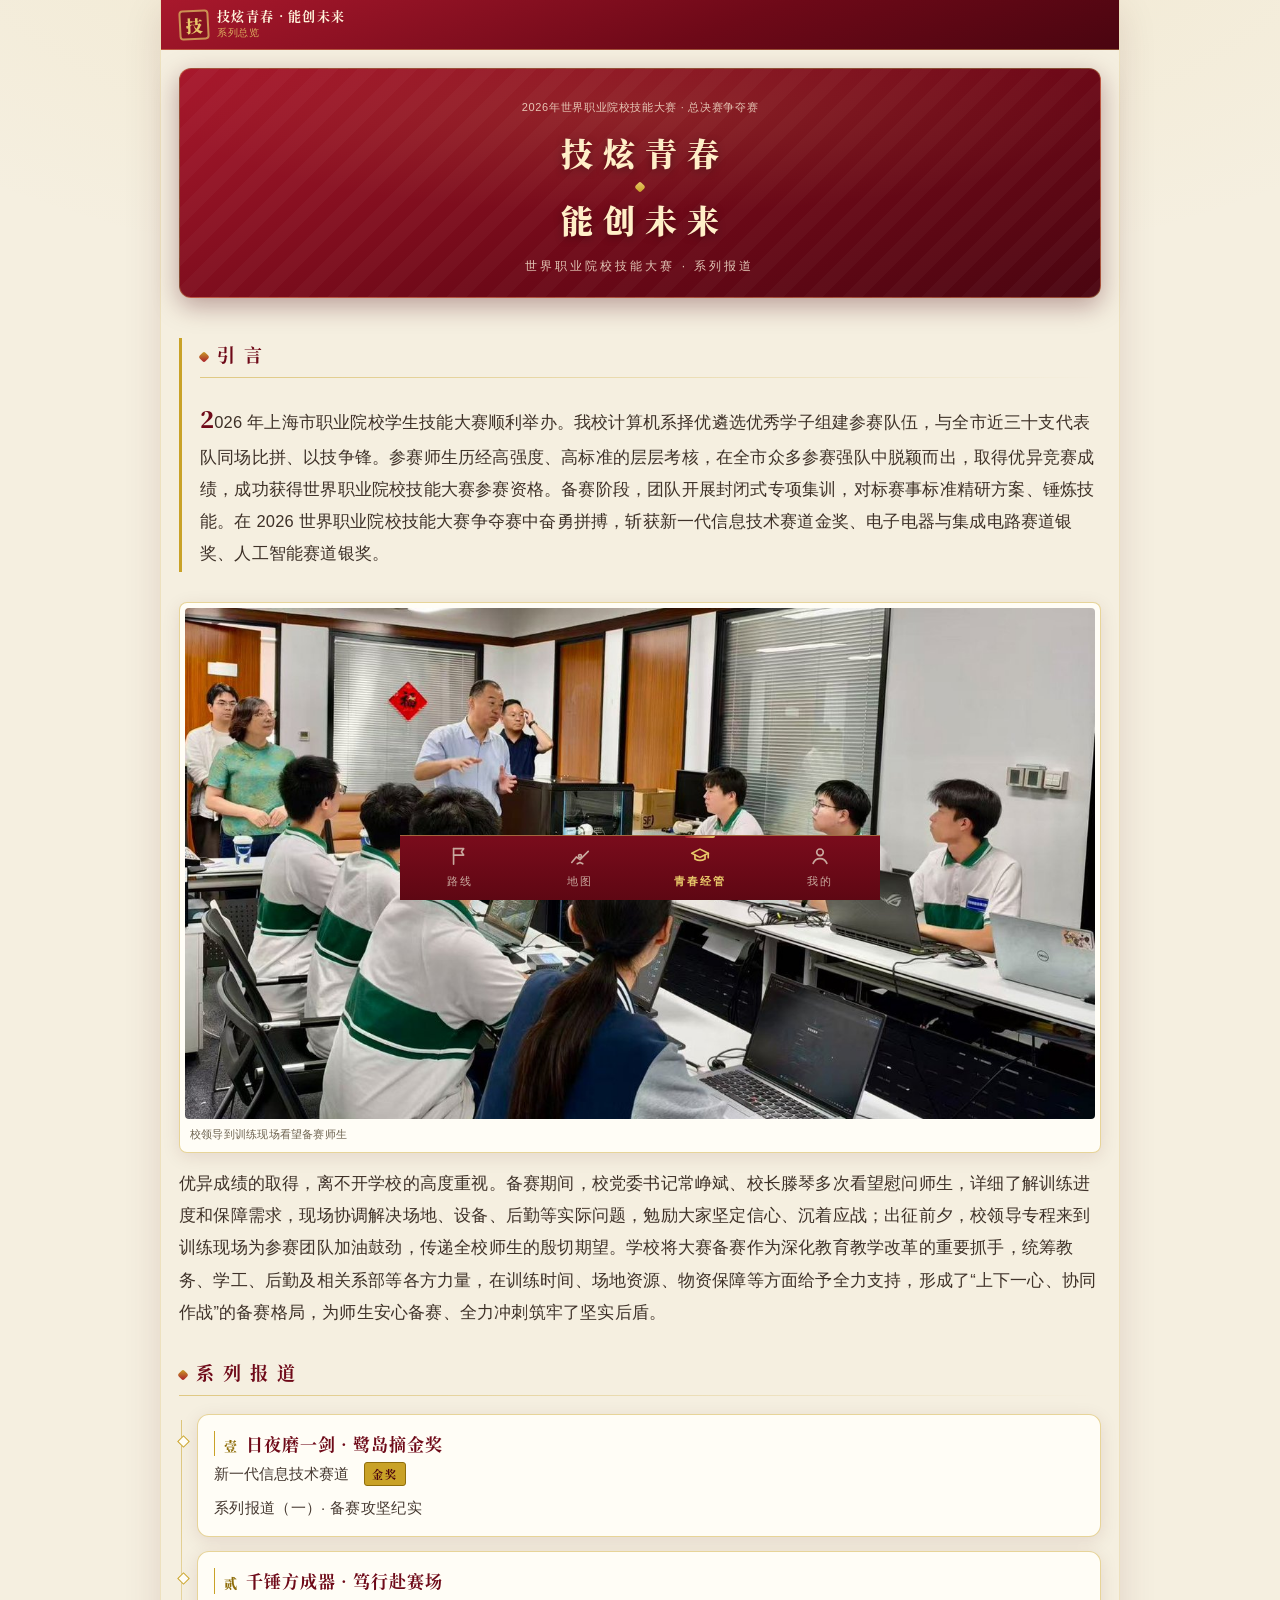
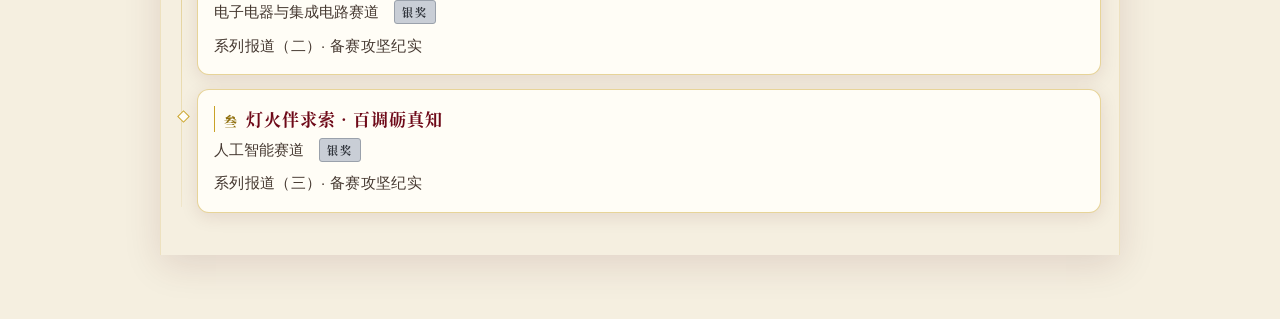
==== commit c4006468: "feat(competition-timeline): 总览页补校领导关怀段落与参观配图，字体子集升到 ?v=16 并重建四页离线单文件" ====
--- a/competition-timeline/index.html
+++ b/competition-timeline/index.html
@@ -6,7 +6,7 @@
   <meta name="theme-color" content="#6E0918">
   <meta name="description" content="技炫青春 能创未来 —— 世界职业院校技能大赛系列报道总览：新一代信息技术赛道金奖、电子电器与集成电路赛道银奖、人工智能赛道银奖三篇的时间线入口">
   <title>技炫青春 能创未来 · 系列报道总览（一）（二）（三）</title>
-  <link rel="stylesheet" href="fonts/noto-serif-sc.css?v=15">
+  <link rel="stylesheet" href="fonts/noto-serif-sc.css?v=16">
   <link rel="stylesheet" href="css/style.css">
   <link rel="stylesheet" href="css/index.css">
   <link rel="stylesheet" href="css/tabbar.css">
@@ -53,6 +53,15 @@
         <h2 class="block-title" id="intro-title">引 言</h2>
         <p>2026 年上海市职业院校学生技能大赛顺利举办。我校计算机系择优遴选优秀学子组建参赛队伍，与全市近三十支代表队同场比拼、以技争锋。参赛师生历经高强度、高标准的层层考核，在全市众多参赛强队中脱颖而出，取得优异竞赛成绩，成功获得世界职业院校技能大赛参赛资格。备赛阶段，团队开展封闭式专项集训，对标赛事标准精研方案、锤炼技能。在 2026 世界职业院校技能大赛争夺赛中奋勇拼搏，斩获新一代信息技术赛道金奖、电子电器与集成电路赛道银奖、人工智能赛道银奖。</p>
       </section>
+
+      <!-- 学校重视与保障：独立正文块，位于「系列报道」上方；不设小标题，靠留白分隔 -->
+      <div class="copy-block">
+        <figure class="figure">
+          <img src="assets/img/visit-1.jpg" alt="校领导到训练现场看望备赛师生" width="1280" height="720" loading="lazy">
+          <figcaption>校领导到训练现场看望备赛师生</figcaption>
+        </figure>
+        <p>优异成绩的取得，离不开学校的高度重视。备赛期间，校党委书记常峥斌、校长滕琴多次看望慰问师生，详细了解训练进度和保障需求，现场协调解决场地、设备、后勤等实际问题，勉励大家坚定信心、沉着应战；出征前夕，校领导专程来到训练现场为参赛团队加油鼓劲，传递全校师生的殷切期望。学校将大赛备赛作为深化教育教学改革的重要抓手，统筹教务、学工、后勤及相关系部等各方力量，在训练时间、场地资源、物资保障等方面给予全力支持，形成了“上下一心、协同作战”的备赛格局，为师生安心备赛、全力冲刺筑牢了坚实后盾。</p>
+      </div>
 
       <!-- ============ 3. 三篇系列报道入口 ============ -->
       <section class="series" id="list" aria-labelledby="list-title">
--- a/competition-timeline/fonts/noto-serif-sc.css
+++ b/competition-timeline/fonts/noto-serif-sc.css
@@ -1,22 +1,22 @@
-/* Noto Serif SC 子集（仅含站点实际用到的字符，fontTools 生成） */
-@font-face {
-  font-family: 'Noto Serif SC';
-  font-style: normal;
-  font-weight: 400;
-  font-display: swap;
-  src: url(noto-serif-sc-400.woff2?v=15) format('woff2');
-}
-@font-face {
-  font-family: 'Noto Serif SC';
-  font-style: normal;
-  font-weight: 700;
-  font-display: swap;
-  src: url(noto-serif-sc-700.woff2?v=15) format('woff2');
-}
-@font-face {
-  font-family: 'Noto Serif SC';
-  font-style: normal;
-  font-weight: 900;
-  font-display: swap;
-  src: url(noto-serif-sc-900.woff2?v=15) format('woff2');
-}
+/* Noto Serif SC 子集（仅含站点实际用到的字符，fontTools 生成） */
+@font-face {
+  font-family: 'Noto Serif SC';
+  font-style: normal;
+  font-weight: 400;
+  font-display: swap;
+  src: url(noto-serif-sc-400.woff2?v=16) format('woff2');
+}
+@font-face {
+  font-family: 'Noto Serif SC';
+  font-style: normal;
+  font-weight: 700;
+  font-display: swap;
+  src: url(noto-serif-sc-700.woff2?v=16) format('woff2');
+}
+@font-face {
+  font-family: 'Noto Serif SC';
+  font-style: normal;
+  font-weight: 900;
+  font-display: swap;
+  src: url(noto-serif-sc-900.woff2?v=16) format('woff2');
+}
--- a/competition-timeline/css/style.css
+++ b/competition-timeline/css/style.css
@@ -327,7 +327,13 @@
   border-left: 3px solid var(--gold);
 }
 .intro .block-title { margin-top: 0; }
-.intro p {
+/* 引言之外的正文块（总览页「学校重视与保障」段）：共用同一套正文排版；
+   不挂引言那根金色竖线，也没有首字下沉 */
+.copy-block { margin: 0 0 30px; }
+.copy-block .figure { margin: 0 0 14px; }
+
+.intro p,
+.copy-block p {
   font-size: 16.5px;
   line-height: 1.95;
   color: #3E3128;
